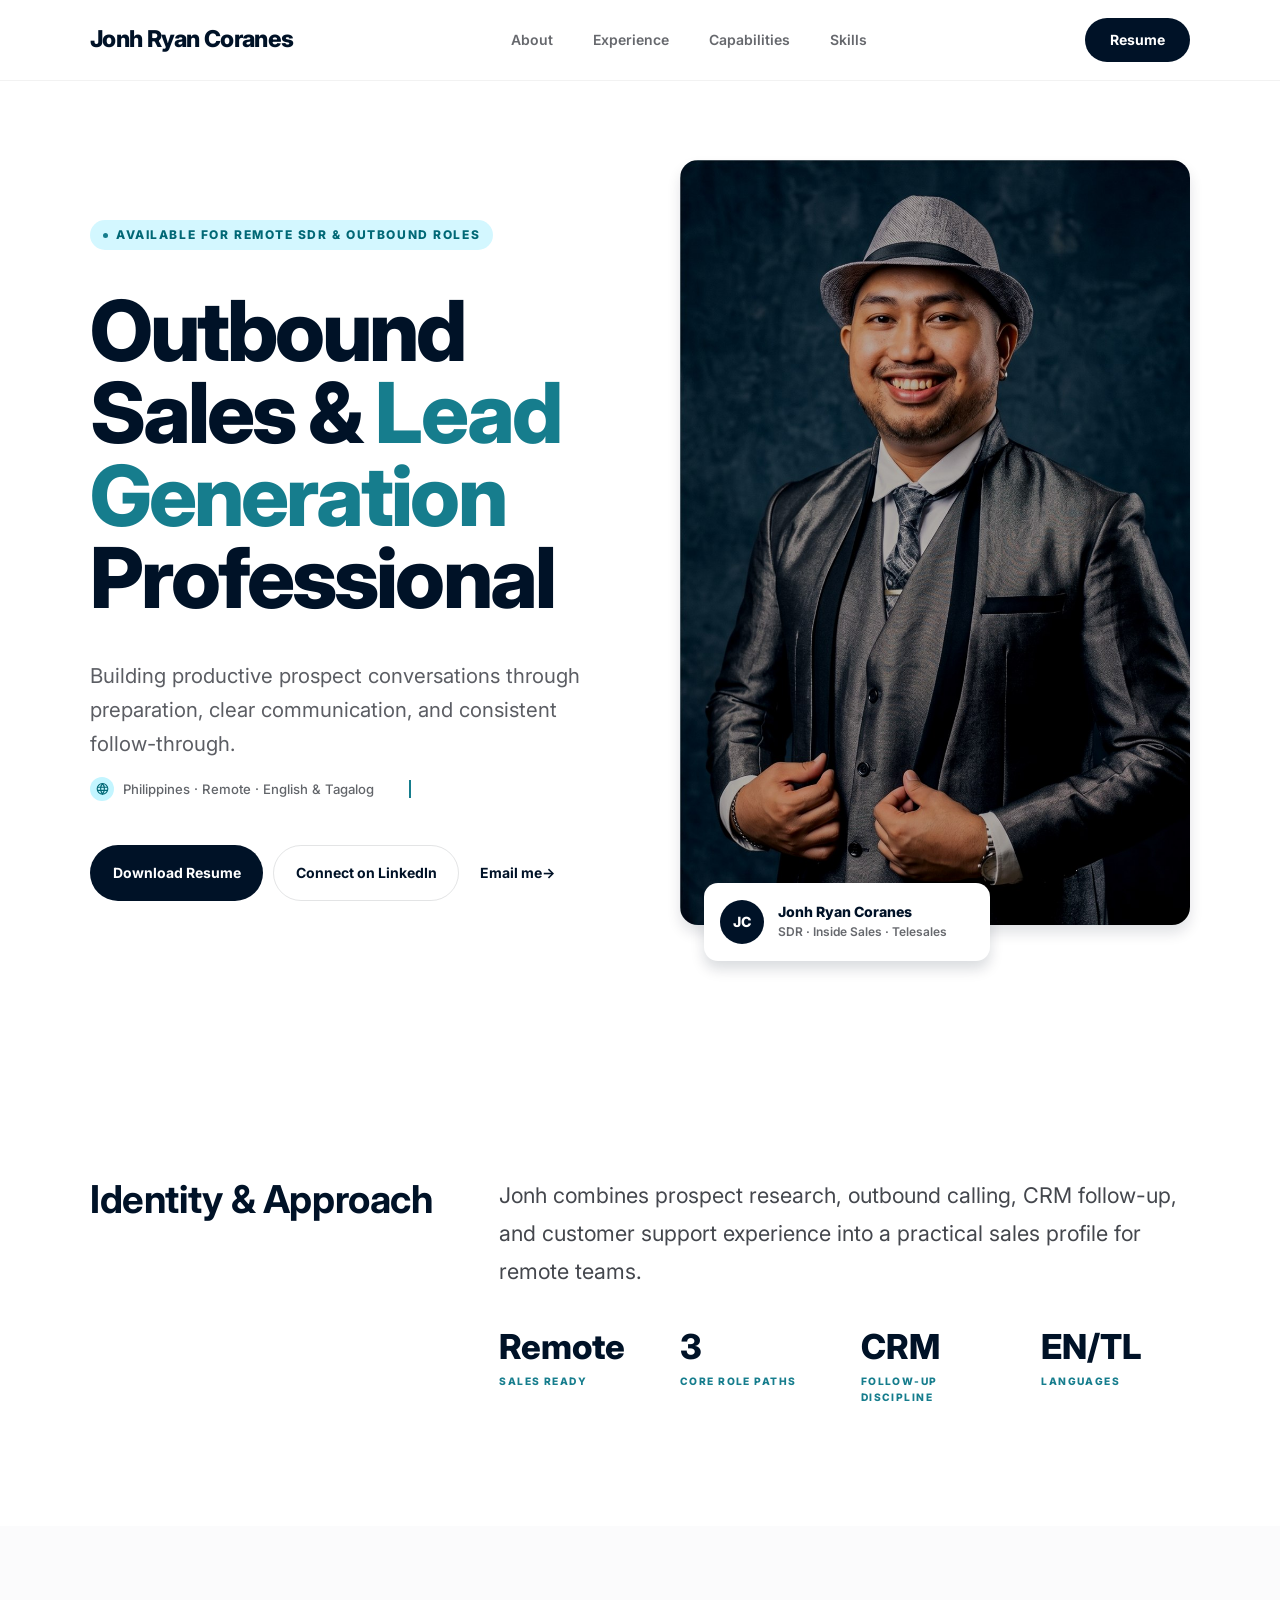
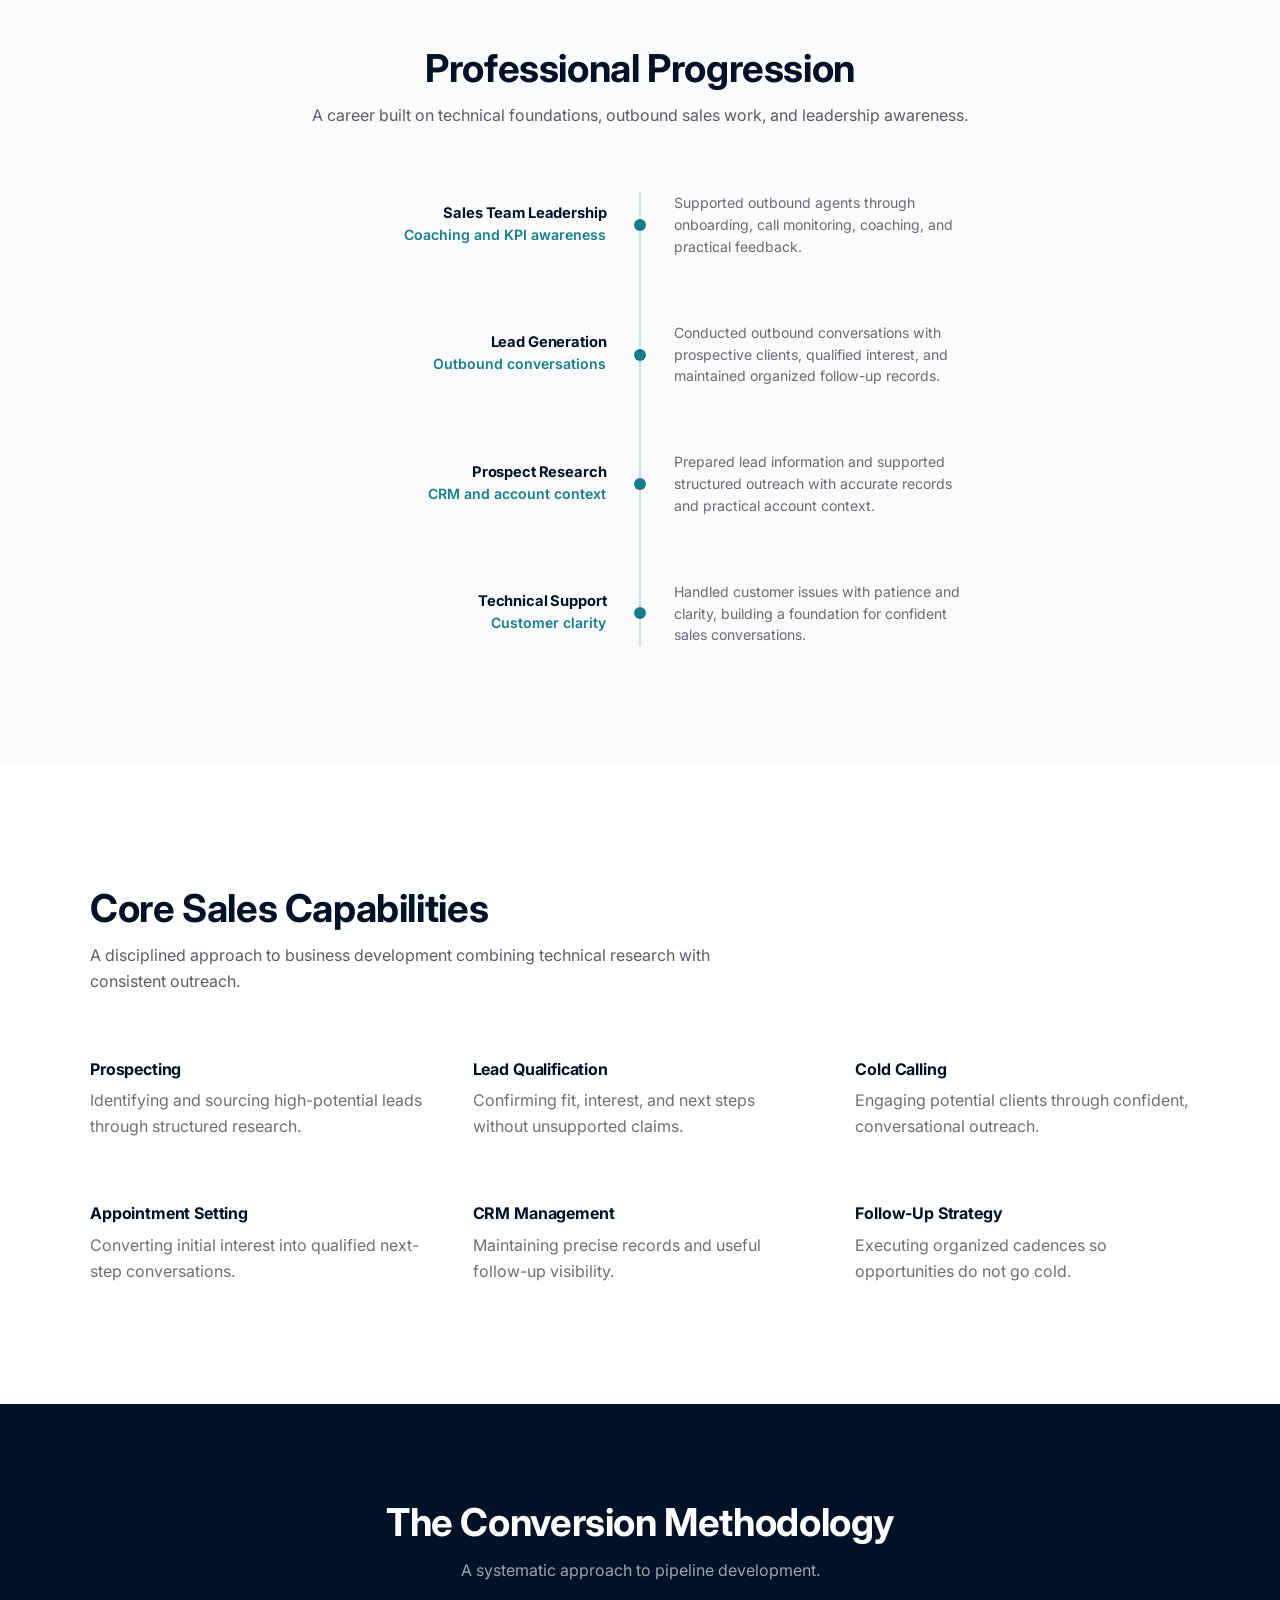
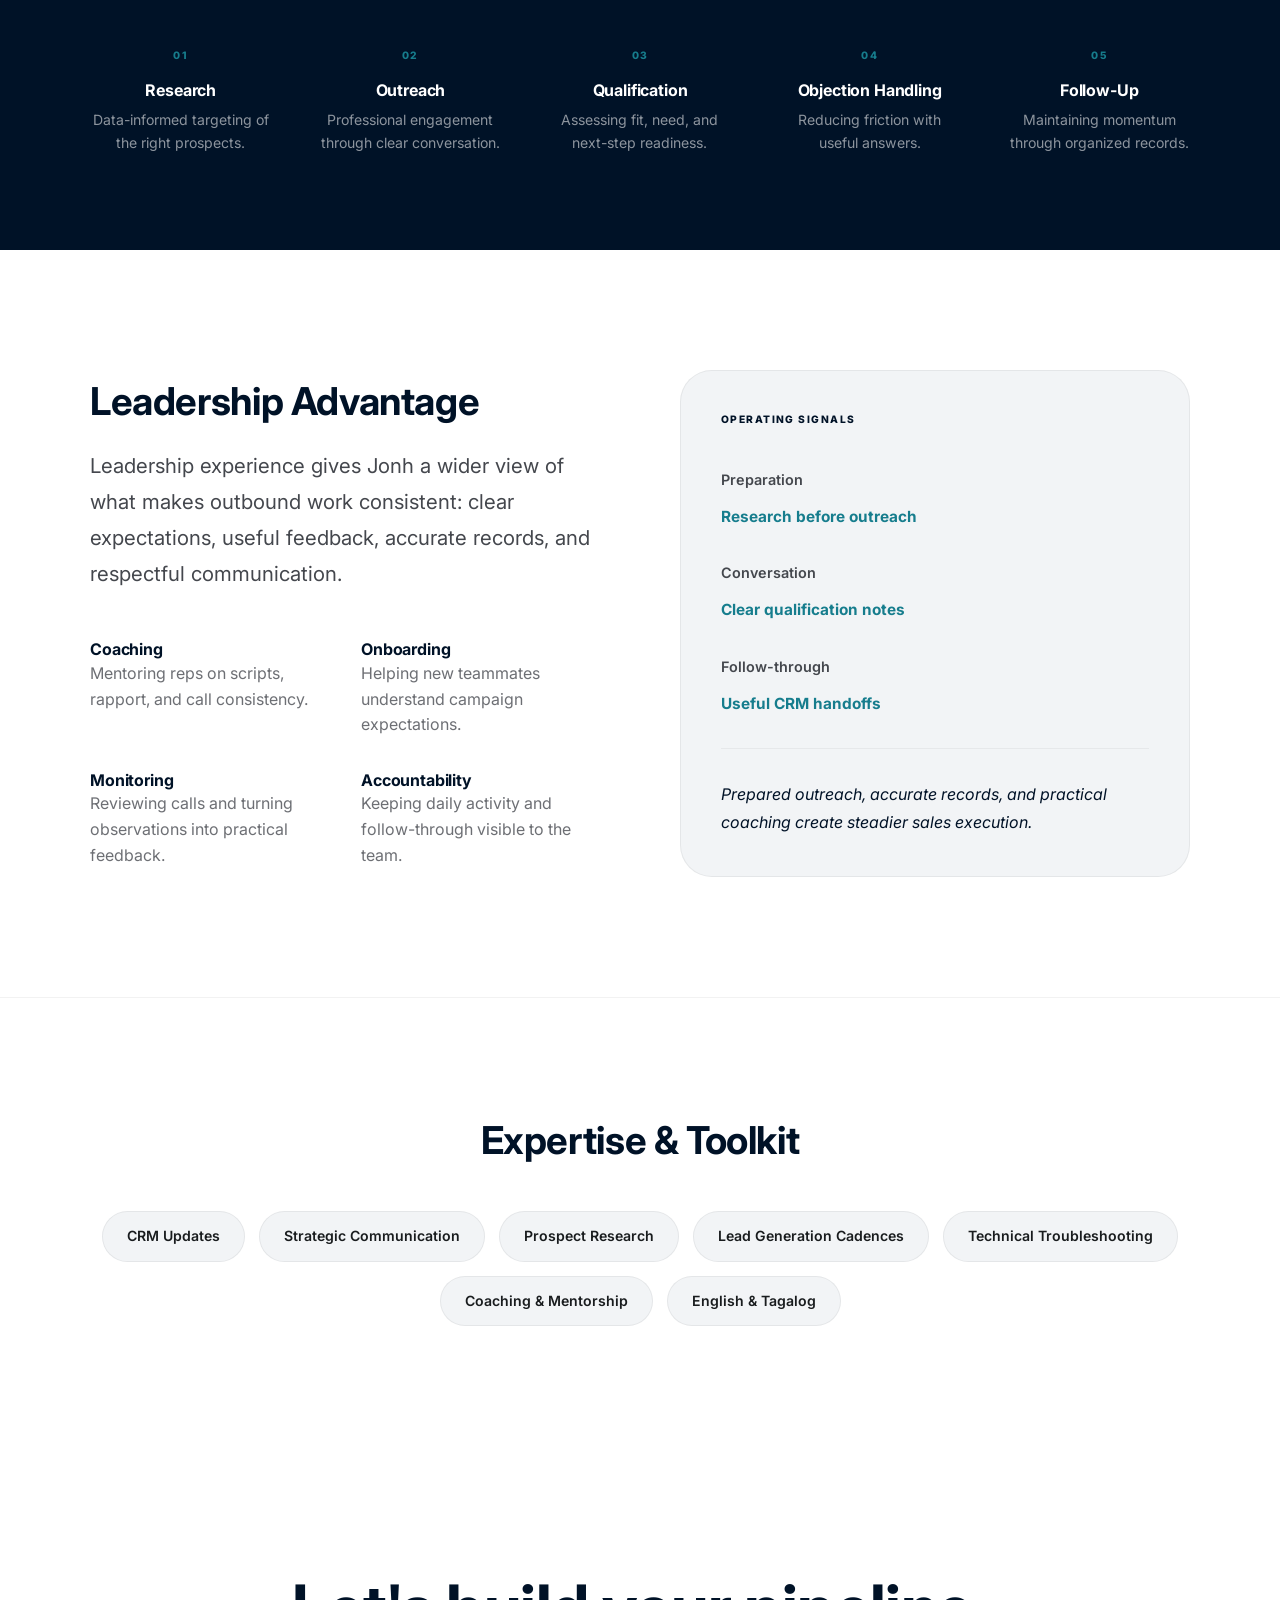
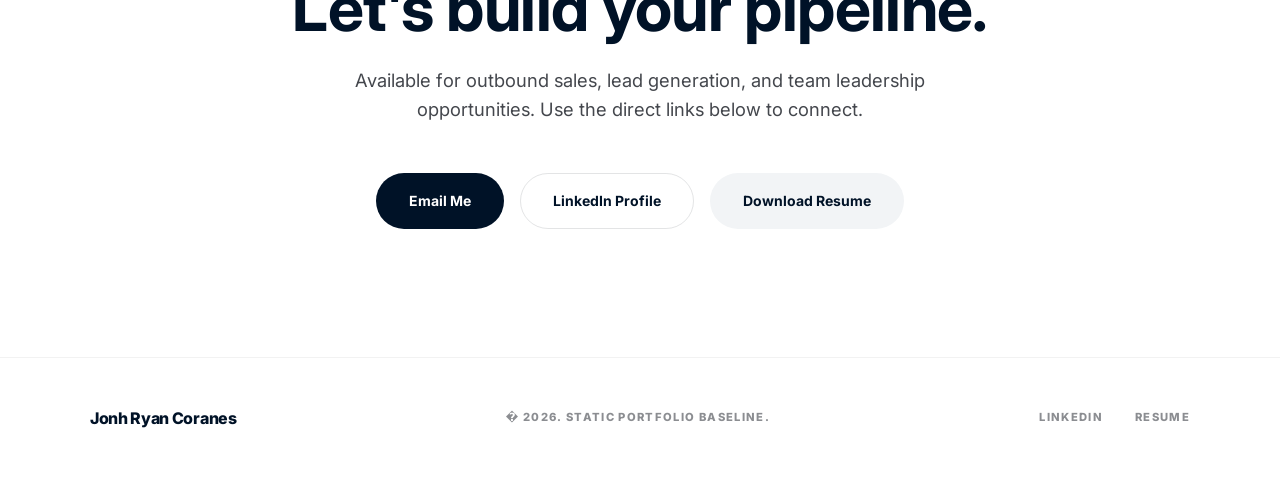
==== index.html @ 82d7fb97 "first commit" ====
<!doctype html>
<html lang="en" class="light">
<head>
  <meta charset="utf-8">
  <meta name="viewport" content="width=device-width, initial-scale=1">
  <title>Jonh Ryan Coranes | Outbound Sales &amp; Lead Generation Professional</title>
  <meta name="description" content="Jonh Ryan Coranes is an outbound sales and lead generation professional focused on prepared conversations, CRM discipline, and consistent follow-through.">
  <meta name="robots" content="index, follow">
  <link rel="canonical" href="https://jonh-ryan-coranes.vercel.app/">
  <meta property="og:type" content="website">
  <meta property="og:title" content="Jonh Ryan Coranes | Outbound Sales &amp; Lead Generation Professional">
  <meta property="og:description" content="Remote outbound sales, SDR, telesales, and lead generation portfolio.">
  <meta property="og:url" content="https://jonh-ryan-coranes.vercel.app/">
  <meta name="theme-color" content="#001227">
  <link rel="preconnect" href="https://fonts.googleapis.com">
  <link rel="preconnect" href="https://fonts.gstatic.com" crossorigin>
  <link href="https://fonts.googleapis.com/css2?family=Inter:wght@400;500;600;700;800&display=swap" rel="stylesheet">
  <link href="https://cdn.jsdelivr.net/npm/bootstrap@5.3.3/dist/css/bootstrap.min.css" rel="stylesheet" integrity="sha384-QWTKZyjpPEjISv5WaRU9Oer+R7W4AvGCPaHkDkKtQwKbH4I1GI3yZ+zmT9s3" crossorigin="anonymous">
  <link rel="stylesheet" href="assets/css/style.css">
  <script type="application/ld+json">
  {
    "@context": "https://schema.org",
    "@type": "Person",
    "name": "Jonh Ryan Coranes",
    "jobTitle": "Outbound Sales and Lead Generation Professional",
    "address": { "@type": "PostalAddress", "addressCountry": "PH" },
    "knowsLanguage": ["English", "Tagalog"],
    "knowsAbout": ["Outbound Sales", "Lead Generation", "Inside Sales", "Telesales", "CRM Management", "Technical Support"],
    "url": "https://jonh-ryan-coranes.vercel.app/"
  }
  </script>
</head>
<body>
  <a class="skip-link" href="#main-content">Skip to content</a>

  <nav class="top-nav" aria-label="Primary navigation">
    <div class="site-container nav-inner">
      <a class="brand-name" href="#main-content" aria-label="Jonh Ryan Coranes home">Jonh Ryan Coranes</a>
      <div class="nav-links" aria-label="Page sections">
        <a href="#about">About</a>
        <a href="#experience">Experience</a>
        <a href="#capabilities">Capabilities</a>
        <a href="#skills">Skills</a>
      </div>
      <a class="nav-resume" href="assets/resume/jonh-ryan-coranes-resume.pdf" download>Resume</a>
    </div>
  </nav>

  <main id="main-content">
    <section class="hero-section section-x" aria-labelledby="hero-title">
      <div class="site-container hero-grid">
        <div class="hero-copy-block" data-reveal>
          <p class="availability-pill">Available for remote SDR &amp; outbound roles</p>
          <h1 id="hero-title">Outbound Sales &amp; <span>Lead Generation</span> Professional</h1>
          <p class="hero-copy">Building productive prospect conversations through preparation, clear communication, and consistent follow-through.</p>
          <p class="hero-meta" aria-label="Philippines, remote, English and Tagalog">
            <span class="hero-meta-icon" aria-hidden="true">
              <svg viewBox="0 0 24 24" role="img" focusable="false">
                <path d="M12 21a8.6 8.6 0 0 0 6-2.4 8.4 8.4 0 0 0 2.5-6.1A8.5 8.5 0 0 0 12 4a8.5 8.5 0 0 0-8.5 8.5A8.5 8.5 0 0 0 12 21Z"/>
                <path d="M4.3 10h15.4M4.3 15h15.4M12 4c2 2.2 3 5 3 8.5S14 18.8 12 21c-2-2.2-3-5-3-8.5S10 6.2 12 4Z"/>
              </svg>
            </span>
            <span class="hero-meta-text">Philippines &middot; Remote &middot; English &amp; Tagalog</span>
          </p>
          <div class="hero-actions" aria-label="Primary actions">
            <a class="button button-primary" href="assets/resume/jonh-ryan-coranes-resume.pdf" download>Download Resume</a>
            <a class="button button-secondary" href="https://www.linkedin.com/" target="_blank" rel="noopener noreferrer">Connect on LinkedIn</a>
            <a class="button button-text" href="mailto:jonh.ryan.coranes@example.com">Email me <span aria-hidden="true">-&gt;</span></a>
          </div>
        </div>
        <figure class="portrait-frame" data-reveal>
          <div class="portrait-shell">
            <picture>
              <source srcset="assets/img/profile-960.jpg 960w, assets/img/profile.png 1370w" sizes="(min-width: 1024px) 510px, (min-width: 768px) 42vw, calc(100vw - 40px)">
              <img src="assets/img/profile-960.jpg" width="960" height="1440" alt="Professional portrait of Jonh Ryan Coranes" loading="eager" decoding="async">
            </picture>
          </div>
          <figcaption class="profile-id-tag" aria-label="Profile identification">
            <span class="profile-initials" aria-hidden="true">JC</span>
            <span class="profile-id-copy">
              <strong>Jonh Ryan Coranes</strong>
              <span>SDR &middot; Inside Sales &middot; Telesales</span>
            </span>
          </figcaption>
        </figure>
      </div>
    </section>

    <section class="section section-x" id="about" aria-labelledby="about-title">
      <div class="site-container about-grid">
        <div data-reveal>
          <h2 id="about-title">Identity &amp; Approach</h2>
        </div>
        <div class="about-content" data-reveal>
          <p>Jonh combines prospect research, outbound calling, CRM follow-up, and customer support experience into a practical sales profile for remote teams.</p>
          <div class="proof-grid" aria-label="Professional profile highlights">
            <div><strong>Remote</strong><span>Sales ready</span></div>
            <div><strong>3</strong><span>Core role paths</span></div>
            <div><strong>CRM</strong><span>Follow-up discipline</span></div>
            <div><strong>EN/TL</strong><span>Languages</span></div>
          </div>
        </div>
      </div>
    </section>

    <section class="section section-x muted-section" id="experience" aria-labelledby="experience-title">
      <div class="site-container">
        <div class="section-heading center" data-reveal>
          <h2 id="experience-title">Professional Progression</h2>
          <p>A career built on technical foundations, outbound sales work, and leadership awareness.</p>
        </div>
        <div class="timeline-wrap" data-reveal>
          <div class="timeline-line" aria-hidden="true"></div>
          <article class="timeline-item">
            <div class="timeline-role"><h3>Sales Team Leadership</h3><p>Coaching and KPI awareness</p></div>
            <span class="timeline-dot" aria-hidden="true"></span>
            <p>Supported outbound agents through onboarding, call monitoring, coaching, and practical feedback.</p>
          </article>
          <article class="timeline-item">
            <div class="timeline-role"><h3>Lead Generation</h3><p>Outbound conversations</p></div>
            <span class="timeline-dot" aria-hidden="true"></span>
            <p>Conducted outbound conversations with prospective clients, qualified interest, and maintained organized follow-up records.</p>
          </article>
          <article class="timeline-item">
            <div class="timeline-role"><h3>Prospect Research</h3><p>CRM and account context</p></div>
            <span class="timeline-dot" aria-hidden="true"></span>
            <p>Prepared lead information and supported structured outreach with accurate records and practical account context.</p>
          </article>
          <article class="timeline-item">
            <div class="timeline-role"><h3>Technical Support</h3><p>Customer clarity</p></div>
            <span class="timeline-dot" aria-hidden="true"></span>
            <p>Handled customer issues with patience and clarity, building a foundation for confident sales conversations.</p>
          </article>
        </div>
      </div>
    </section>

    <section class="section section-x" id="capabilities" aria-labelledby="capabilities-title">
      <div class="site-container">
        <div class="section-heading" data-reveal>
          <h2 id="capabilities-title">Core Sales Capabilities</h2>
          <p>A disciplined approach to business development combining technical research with consistent outreach.</p>
        </div>
        <div class="capability-grid" data-reveal>
          <div><h3>Prospecting</h3><p>Identifying and sourcing high-potential leads through structured research.</p></div>
          <div><h3>Lead Qualification</h3><p>Confirming fit, interest, and next steps without unsupported claims.</p></div>
          <div><h3>Cold Calling</h3><p>Engaging potential clients through confident, conversational outreach.</p></div>
          <div><h3>Appointment Setting</h3><p>Converting initial interest into qualified next-step conversations.</p></div>
          <div><h3>CRM Management</h3><p>Maintaining precise records and useful follow-up visibility.</p></div>
          <div><h3>Follow-Up Strategy</h3><p>Executing organized cadences so opportunities do not go cold.</p></div>
        </div>
      </div>
    </section>

    <section class="method-section section-x" id="approach" aria-labelledby="approach-title">
      <div class="site-container">
        <div class="section-heading center inverse" data-reveal>
          <h2 id="approach-title">The Conversion Methodology</h2>
          <p>A systematic approach to pipeline development.</p>
        </div>
        <div class="method-grid" data-reveal>
          <div><span>01</span><h3>Research</h3><p>Data-informed targeting of the right prospects.</p></div>
          <div><span>02</span><h3>Outreach</h3><p>Professional engagement through clear conversation.</p></div>
          <div><span>03</span><h3>Qualification</h3><p>Assessing fit, need, and next-step readiness.</p></div>
          <div><span>04</span><h3>Objection Handling</h3><p>Reducing friction with useful answers.</p></div>
          <div><span>05</span><h3>Follow-Up</h3><p>Maintaining momentum through organized records.</p></div>
        </div>
      </div>
    </section>

    <section class="section section-x surface-section" id="leadership" aria-labelledby="leadership-title">
      <div class="site-container leadership-grid">
        <div data-reveal>
          <h2 id="leadership-title">Leadership Advantage</h2>
          <p class="lead-text">Leadership experience gives Jonh a wider view of what makes outbound work consistent: clear expectations, useful feedback, accurate records, and respectful communication.</p>
          <div class="leadership-points">
            <div><h3>Coaching</h3><p>Mentoring reps on scripts, rapport, and call consistency.</p></div>
            <div><h3>Onboarding</h3><p>Helping new teammates understand campaign expectations.</p></div>
            <div><h3>Monitoring</h3><p>Reviewing calls and turning observations into practical feedback.</p></div>
            <div><h3>Accountability</h3><p>Keeping daily activity and follow-through visible to the team.</p></div>
          </div>
        </div>
        <aside class="signal-panel" data-reveal aria-label="Leadership operating signals">
          <p class="panel-label">Operating Signals</p>
          <div class="signal-list">
            <div><span>Preparation</span><strong>Research before outreach</strong></div>
            <div><span>Conversation</span><strong>Clear qualification notes</strong></div>
            <div><span>Follow-through</span><strong>Useful CRM handoffs</strong></div>
          </div>
          <blockquote>Prepared outreach, accurate records, and practical coaching create steadier sales execution.</blockquote>
        </aside>
      </div>
    </section>

    <section class="section section-x skills-section" id="skills" aria-labelledby="skills-title">
      <div class="site-container center">
        <h2 id="skills-title" data-reveal>Expertise &amp; Toolkit</h2>
        <div class="chip-list" data-reveal>
          <span>CRM Updates</span>
          <span>Strategic Communication</span>
          <span>Prospect Research</span>
          <span>Lead Generation Cadences</span>
          <span>Technical Troubleshooting</span>
          <span>Coaching &amp; Mentorship</span>
          <span>English &amp; Tagalog</span>
        </div>
      </div>
    </section>

    <section class="final-cta section-x" id="contact" aria-labelledby="contact-title">
      <div class="site-container center" data-reveal>
        <h2 id="contact-title">Let's build your pipeline.</h2>
        <p>Available for outbound sales, lead generation, and team leadership opportunities. Use the direct links below to connect.</p>
        <div class="contact-actions">
          <a class="button button-primary" href="mailto:jonh.ryan.coranes@example.com">Email Me</a>
          <a class="button button-secondary" href="https://www.linkedin.com/" target="_blank" rel="noopener noreferrer">LinkedIn Profile</a>
          <a class="button button-ghost" href="assets/resume/jonh-ryan-coranes-resume.pdf" download>Download Resume</a>
        </div>
      </div>
    </section>
  </main>

  <footer class="site-footer section-x">
    <div class="site-container footer-inner">
      <strong>Jonh Ryan Coranes</strong>
      <p>� 2026. Static portfolio baseline.</p>
      <div>
        <a href="https://www.linkedin.com/" target="_blank" rel="noopener noreferrer">LinkedIn</a>
        <a href="assets/resume/jonh-ryan-coranes-resume.pdf" download>Resume</a>
      </div>
    </div>
  </footer>

  <script src="https://cdn.jsdelivr.net/npm/bootstrap@5.3.3/dist/js/bootstrap.bundle.min.js" integrity="sha384-YvpcrYf0tY3lHB60NNkmXc5s9fDVZLESaAA55NDzOxhy9GkcIdslK1eN7N6jIeHz" crossorigin="anonymous"></script>
  <script src="assets/js/main.js"></script>
</body>
</html>
---- assets/css/style.css ----
:root {
  --primary: #001227;
  --primary-container: #0F2742;
  --secondary: #167D8D;
  --secondary-system: #006876;
  --secondary-container: #97EDFF;
  --background: #FFFFFF;
  --surface: #FFFFFF;
  --surface-dim: #F2F4F6;
  --surface-low: #F8F9FB;
  --on-surface: #191C1E;
  --on-surface-variant: #44474D;
  --outline: #74777E;
  --outline-variant: #C4C6CE;
  --focus: #B86B2C;
  --container-max: 1100px;
  --margin-desktop: 80px;
  --margin-mobile: 24px;
  --gutter: 32px;
  --section-gap: 120px;
  --stack-sm: 12px;
  --stack-md: 24px;
  --stack-lg: 40px;
  --shadow-soft: 0 4px 20px rgba(0, 0, 0, 0.03);
}

* {
  box-sizing: border-box;
}

html {
  scroll-behavior: smooth;
  scroll-padding-top: 96px;
}

body {
  margin: 0;
  background: var(--background);
  color: var(--on-background, var(--on-surface));
  font-family: Inter, "Segoe UI", system-ui, -apple-system, BlinkMacSystemFont, sans-serif;
  line-height: 1.6;
  text-rendering: optimizeLegibility;
}

img {
  display: block;
  max-width: 100%;
}

a {
  color: inherit;
  text-decoration: none;
}

a:hover {
  color: var(--primary);
}

a:focus-visible,
button:focus-visible {
  outline: 3px solid var(--focus);
  outline-offset: 4px;
}

p {
  margin: 0;
  color: color-mix(in srgb, var(--on-surface-variant) 88%, transparent);
}

h1,
h2,
h3,
h4 {
  margin: 0;
  color: var(--primary);
  letter-spacing: -0.01em;
  text-wrap: balance;
}

h1 {
  max-width: 11ch;
  font-size: clamp(3rem, 6.8vw, 5.25rem);
  font-weight: 800;
  line-height: 0.98;
  letter-spacing: -0.035em;
}

h2 {
  font-size: clamp(2rem, 3vw, 2.55rem);
  font-weight: 700;
  line-height: 1.18;
}

h3,
h4 {
  font-size: 1rem;
  font-weight: 700;
  line-height: 1.35;
}

.skip-link {
  position: fixed;
  left: 1rem;
  top: 1rem;
  z-index: 100;
  transform: translateY(-140%);
  border-radius: 4px;
  background: var(--primary);
  color: #fff;
  padding: 0.7rem 1rem;
  transition: transform 180ms cubic-bezier(0.16, 1, 0.3, 1);
}

.skip-link:focus {
  transform: translateY(0);
}

.section-x {
  padding-left: 0;
  padding-right: 0;
}

.site-container {
  width: 100%;
  max-width: calc(var(--container-max) + (var(--margin-desktop) * 2));
  margin-inline: auto;
  padding-left: var(--margin-mobile);
  padding-right: var(--margin-mobile);
}

.top-nav {
  position: fixed;
  inset: 0 0 auto;
  z-index: 50;
  border-bottom: 1px solid rgba(0, 0, 0, 0.05);
  background: rgba(255, 255, 255, 0.82);
  backdrop-filter: blur(14px);
}

.nav-inner {
  display: flex;
  align-items: center;
  justify-content: space-between;
  min-height: 80px;
  gap: 24px;
}

.brand-name {
  color: var(--primary);
  font-size: 1.45rem;
  font-weight: 800;
  letter-spacing: -0.03em;
  white-space: nowrap;
}

.nav-links {
  display: none;
  align-items: center;
  gap: 40px;
  color: color-mix(in srgb, var(--on-surface-variant) 82%, transparent);
  font-size: 0.875rem;
  font-weight: 600;
}

.nav-links a {
  transition: color 180ms cubic-bezier(0.16, 1, 0.3, 1);
}

.nav-links a[aria-current="page"],
.nav-links a:hover {
  color: var(--primary);
}

.nav-resume,
.button {
  display: inline-flex;
  align-items: center;
  justify-content: center;
  min-height: 44px;
  border-radius: 999px;
  border: 1px solid transparent;
  font-size: 0.875rem;
  font-weight: 700;
  line-height: 1;
  transition: background-color 180ms cubic-bezier(0.16, 1, 0.3, 1), color 180ms cubic-bezier(0.16, 1, 0.3, 1), opacity 180ms cubic-bezier(0.16, 1, 0.3, 1), transform 180ms cubic-bezier(0.16, 1, 0.3, 1);
}

.nav-resume {
  min-width: 98px;
  background: var(--primary);
  color: #fff;
  padding: 0 1.5rem;
}

.nav-resume:hover,
.button-primary:hover {
  color: #fff;
  opacity: 0.92;
}

.hero-section {
  padding-top: 160px;
  padding-bottom: 96px;
}

.hero-grid {
  display: grid;
  grid-template-columns: 1fr;
  align-items: center;
  gap: clamp(48px, 7vw, 80px);
}

.hero-copy-block {
  display: grid;
  min-width: 0;
  gap: var(--stack-lg);
}

.availability-pill {
  display: inline-flex;
  align-items: center;
  justify-self: start;
  gap: 8px;
  width: fit-content;
  border-radius: 999px;
  background: color-mix(in srgb, var(--secondary-container) 42%, #fff);
  color: var(--secondary-system);
  padding: 0.48rem 0.82rem;
  font-size: 0.75rem;
  font-weight: 800;
  letter-spacing: 0.13em;
  line-height: 1.2;
  text-transform: uppercase;
}

.availability-pill::before {
  content: "";
  width: 5px;
  height: 5px;
  border-radius: 999px;
  background: var(--secondary);
}

h1 span {
  color: var(--secondary);
}

.hero-copy {
  max-width: 38rem;
  font-size: clamp(1.1rem, 2vw, 1.28rem);
  line-height: 1.65;
}

.hero-meta {
  display: inline-flex;
  align-items: center;
  width: fit-content;
  max-width: 100%;
  margin-top: -24px;
  color: color-mix(in srgb, var(--on-surface-variant) 84%, transparent);
  font-size: 0.82rem;
  font-weight: 500;
  line-height: 1.4;
}

.hero-meta-icon {
  display: inline-flex;
  width: 24px;
  height: 24px;
  flex: 0 0 24px;
  align-items: center;
  justify-content: center;
  margin-right: 9px;
  border-radius: 999px;
  background: color-mix(in srgb, var(--secondary-container) 58%, #fff);
  color: var(--secondary-system);
}

.hero-meta-icon svg {
  width: 15px;
  height: 15px;
  fill: none;
  stroke: currentColor;
  stroke-linecap: round;
  stroke-linejoin: round;
  stroke-width: 1.8;
}

.hero-meta-text {
  display: inline-block;
  min-width: 0;
  max-width: 100%;
  white-space: nowrap;
}

.js .hero-meta-text {
  overflow: hidden;
  width: 0;
  border-right: 2px solid var(--secondary);
  animation: meta-type 1500ms steps(40, end) 420ms forwards, meta-caret 850ms step-end 420ms 3;
}

.hero-actions,
.contact-actions {
  display: flex;
  flex-wrap: wrap;
  gap: 16px;
  padding-top: 4px;
}

.hero-actions {
  align-items: center;
  gap: 10px;
}

.hero-actions .button {
  padding-inline: 1.35rem;
}

.hero-actions .button-text {
  padding-inline: 0.6rem;
}

.button {
  min-height: 56px;
  padding: 0 2rem;
}

.button-primary {
  background: var(--primary);
  color: #fff;
}

.button-secondary {
  border-color: color-mix(in srgb, var(--outline) 20%, transparent);
  background: transparent;
  color: var(--primary);
  gap: 8px;
}

.button-secondary:hover,
.button-ghost:hover {
  background: var(--surface-dim);
}

.button-ghost {
  background: var(--surface-dim);
  color: var(--primary);
}

.button-text {
  min-height: 44px;
  padding-inline: 1rem;
  color: var(--primary);
  background: transparent;
}

.button-text:hover {
  color: var(--secondary-system);
  transform: translateX(2px);
}

.portrait-frame {
  position: relative;
  width: min(100%, 510px);
  min-width: 0;
  margin: 0;
  padding-bottom: 36px;
  justify-self: center;
}

.portrait-shell {
  overflow: hidden;
  width: 100%;
  min-width: 0;
  aspect-ratio: 2 / 3;
  border-radius: 18px;
  background: var(--surface-dim);
  box-shadow: 0 8px 14px rgba(0, 18, 39, 0.12);
}

.portrait-shell picture,
.portrait-shell img {
  display: block;
  width: 100%;
  height: 100%;
}

.portrait-shell img {
  object-fit: cover;
  object-position: center top;
  transform: scale(1);
  transition: transform 650ms cubic-bezier(0.16, 1, 0.3, 1);
}

.portrait-shell:hover img {
  transform: scale(1.045);
}

.profile-id-tag {
  position: absolute;
  left: clamp(14px, 4vw, 24px);
  bottom: 0;
  z-index: 2;
  display: inline-flex;
  align-items: center;
  gap: 14px;
  width: min(84%, 286px);
  min-height: 78px;
  border-radius: 14px;
  background: #fff;
  color: var(--primary);
  padding: 14px 16px;
  box-shadow: 0 8px 14px rgba(0, 18, 39, 0.15);
}

.profile-initials {
  display: inline-flex;
  width: 44px;
  height: 44px;
  flex: 0 0 44px;
  align-items: center;
  justify-content: center;
  border-radius: 999px;
  background: var(--primary);
  color: #fff;
  font-size: 0.88rem;
  font-weight: 800;
  line-height: 1;
}

.profile-id-copy {
  display: grid;
  min-width: 0;
  gap: 4px;
  line-height: 1.2;
}

.profile-id-copy strong {
  overflow: hidden;
  color: var(--primary);
  font-size: 0.88rem;
  font-weight: 800;
  text-overflow: ellipsis;
  white-space: nowrap;
}

.profile-id-copy span {
  overflow: hidden;
  color: color-mix(in srgb, var(--on-surface-variant) 82%, transparent);
  font-size: 0.75rem;
  font-weight: 600;
  text-overflow: ellipsis;
  white-space: nowrap;
}

.section {
  padding-top: var(--section-gap);
  padding-bottom: var(--section-gap);
}

.about-grid {
  display: grid;
  grid-template-columns: 1fr;
  gap: clamp(40px, 7vw, 64px);
}

.about-content {
  display: grid;
  gap: 32px;
}

.about-content > p {
  color: var(--on-surface-variant);
  font-size: clamp(1.15rem, 2vw, 1.35rem);
  line-height: 1.75;
}

.proof-grid {
  display: grid;
  grid-template-columns: repeat(2, minmax(0, 1fr));
  gap: 32px;
  padding-top: 8px;
}

.proof-grid strong {
  display: block;
  color: var(--primary);
  font-size: clamp(1.8rem, 3vw, 2.15rem);
  font-weight: 800;
  line-height: 1;
}

.proof-grid span {
  display: block;
  margin-top: 8px;
  color: var(--secondary);
  font-size: 0.64rem;
  font-weight: 800;
  letter-spacing: 0.14em;
  text-transform: uppercase;
}

.muted-section {
  background: color-mix(in srgb, var(--surface-dim) 35%, transparent);
}

.section-heading {
  max-width: 42rem;
  margin-bottom: 64px;
}

.section-heading.center,
.center {
  margin-inline: auto;
  text-align: center;
}

.section-heading h2 {
  margin-bottom: 12px;
}

.section-heading p {
  font-size: 1rem;
}

.timeline-wrap {
  position: relative;
  display: grid;
  gap: 64px;
  width: min(100%, 42rem);
  margin-inline: auto;
}

.timeline-line {
  position: absolute;
  left: 50%;
  top: 0;
  bottom: 0;
  width: 2px;
  transform: translateX(-50%);
  background: color-mix(in srgb, var(--secondary) 20%, transparent);
}

.timeline-item {
  position: relative;
  display: grid;
  grid-template-columns: 45% 10% 45%;
  align-items: center;
}

.timeline-role {
  text-align: right;
}

.timeline-role h3 {
  color: var(--primary);
  font-size: 0.92rem;
}

.timeline-role p {
  color: var(--secondary);
  font-size: 0.88rem;
  font-weight: 600;
}

.timeline-dot {
  justify-self: center;
  width: 12px;
  height: 12px;
  border-radius: 999px;
  background: var(--secondary);
  z-index: 2;
}

.timeline-item > p {
  color: color-mix(in srgb, var(--on-surface-variant) 80%, transparent);
  font-size: 0.88rem;
  line-height: 1.55;
}

.capability-grid {
  display: grid;
  grid-template-columns: 1fr;
  column-gap: 48px;
  row-gap: 64px;
}

.capability-grid div {
  display: grid;
  gap: 8px;
}

.capability-grid h3,
.leadership-points h3 {
  color: var(--primary);
  font-size: 1rem;
}

.capability-grid p,
.leadership-points p {
  color: color-mix(in srgb, var(--on-surface-variant) 78%, transparent);
}

.method-section {
  padding-top: 96px;
  padding-bottom: 96px;
  background: var(--primary);
  color: #fff;
}

.inverse h2 {
  color: #fff;
}

.inverse p {
  color: rgba(255, 255, 255, 0.62);
}

.method-grid {
  display: grid;
  grid-template-columns: 1fr;
  gap: 48px;
  text-align: center;
}

.method-grid span {
  display: block;
  margin-bottom: 16px;
  color: var(--secondary);
  font-size: 0.64rem;
  font-weight: 800;
  letter-spacing: 0.14em;
}

.method-grid h3 {
  margin-bottom: 8px;
  color: #fff;
}

.method-grid p {
  max-width: 13rem;
  margin-inline: auto;
  color: rgba(255, 255, 255, 0.55);
  font-size: 0.88rem;
}

.surface-section {
  background: var(--surface);
}

.leadership-grid {
  display: grid;
  grid-template-columns: 1fr;
  gap: clamp(48px, 7vw, 80px);
  align-items: center;
}

.lead-text {
  max-width: 38rem;
  margin-top: 24px;
  margin-bottom: 48px;
  color: var(--on-surface-variant);
  font-size: clamp(1.12rem, 2vw, 1.28rem);
  line-height: 1.75;
}

.leadership-points {
  display: grid;
  grid-template-columns: 1fr;
  gap: 32px;
}

.signal-panel {
  border: 1px solid rgba(0, 0, 0, 0.06);
  border-radius: 32px;
  background: var(--surface-dim);
  padding: clamp(28px, 4vw, 40px);
}

.panel-label {
  margin-bottom: 40px;
  color: var(--primary);
  font-size: 0.64rem;
  font-weight: 800;
  letter-spacing: 0.14em;
  text-transform: uppercase;
}

.signal-list {
  display: grid;
  gap: 32px;
}

.signal-list div {
  display: grid;
  gap: 14px;
}

.signal-list span {
  color: var(--on-surface-variant);
  font-size: 0.9rem;
  font-weight: 600;
}

.signal-list strong {
  color: var(--secondary);
  font-size: 0.96rem;
}

.signal-panel blockquote {
  margin: 32px 0 0;
  padding-top: 32px;
  border-top: 1px solid rgba(0, 0, 0, 0.05);
  color: var(--primary);
  font-size: 1rem;
  font-style: italic;
  line-height: 1.7;
}

.skills-section {
  border-top: 1px solid rgba(0, 0, 0, 0.05);
}

.skills-section h2 {
  margin-bottom: 48px;
}

.chip-list {
  display: flex;
  flex-wrap: wrap;
  justify-content: center;
  gap: 14px;
}

.chip-list span {
  border: 1px solid rgba(0, 0, 0, 0.06);
  border-radius: 999px;
  background: var(--surface-dim);
  color: var(--on-surface);
  padding: 0.82rem 1.5rem;
  font-size: 0.88rem;
  font-weight: 600;
}

.final-cta {
  padding-top: 128px;
  padding-bottom: 128px;
  background: var(--surface);
}

.final-cta h2 {
  margin-bottom: 24px;
  font-size: clamp(2.4rem, 5vw, 4.3rem);
  line-height: 1.05;
}

.final-cta p {
  width: min(100%, 36rem);
  margin: 0 auto 48px;
  color: var(--on-surface-variant);
  font-size: 1.15rem;
}

.contact-actions {
  justify-content: center;
  padding-top: 0;
}

.site-footer {
  padding-top: 48px;
  padding-bottom: 48px;
  border-top: 1px solid rgba(0, 0, 0, 0.05);
}

.footer-inner {
  display: flex;
  flex-direction: column;
  align-items: center;
  justify-content: space-between;
  gap: 24px;
  text-align: center;
}

.footer-inner strong {
  color: var(--primary);
  font-weight: 800;
  letter-spacing: -0.02em;
}

.footer-inner p,
.footer-inner a {
  color: color-mix(in srgb, var(--on-surface-variant) 62%, transparent);
  font-size: 0.7rem;
  font-weight: 800;
  letter-spacing: 0.12em;
  text-transform: uppercase;
}

.footer-inner div {
  display: flex;
  gap: 32px;
}

[data-reveal] {
  opacity: 1;
  transform: translateY(0);
}

.js [data-reveal] {
  opacity: 0.001;
  transform: translateY(16px);
  transition: opacity 520ms cubic-bezier(0.16, 1, 0.3, 1), transform 520ms cubic-bezier(0.16, 1, 0.3, 1);
}

.js [data-reveal].is-visible {
  opacity: 1;
  transform: translateY(0);
}

@keyframes meta-type {
  from {
    width: 0;
  }

  to {
    width: min(36ch, calc(100vw - 96px));
  }
}

@keyframes meta-caret {
  50% {
    border-color: transparent;
  }
}
@media (min-width: 640px) {
  .proof-grid {
    grid-template-columns: repeat(4, 1fr);
  }

  .capability-grid {
    grid-template-columns: repeat(2, minmax(0, 1fr));
  }

  .leadership-points {
    grid-template-columns: repeat(2, minmax(0, 1fr));
  }
}

@media (min-width: 768px) {
  .site-container {
    padding-left: var(--margin-desktop);
    padding-right: var(--margin-desktop);
  }

  .nav-links {
    display: flex;
  }

  .hero-grid {
    grid-template-columns: minmax(0, 1fr) minmax(320px, 1fr);
  }

  .about-grid {
    grid-template-columns: 4fr 8fr;
  }

  .capability-grid {
    grid-template-columns: repeat(3, minmax(0, 1fr));
  }

  .method-grid {
    grid-template-columns: repeat(5, minmax(0, 1fr));
  }

  .footer-inner {
    flex-direction: row;
    text-align: left;
  }
}

@media (min-width: 1024px) {
  .leadership-grid {
    grid-template-columns: 1fr 1fr;
  }
}

@media (max-width: 767.98px) {
  .brand-name {
    font-size: 1.05rem;
  }

  .nav-resume {
    min-width: auto;
    padding-inline: 1rem;
  }

  .timeline-wrap {
    width: 100%;
    gap: 40px;
  }

  .timeline-line {
    left: 6px;
    transform: none;
  }

  .timeline-item {
    grid-template-columns: 20px 1fr;
    gap: 18px;
  }

  .timeline-role {
    grid-column: 2;
    text-align: left;
  }

  .timeline-dot {
    grid-column: 1;
    grid-row: 1 / span 2;
    align-self: start;
    margin-top: 6px;
  }

  .timeline-item > p {
    grid-column: 2;
  }
}

@media (max-width: 575.98px) {
  :root {
    --margin-mobile: 20px;
    --section-gap: 86px;
  }

  html {
    scroll-padding-top: 84px;
  }

  .nav-inner {
    min-height: 72px;
  }

  .hero-section {
    padding-top: 124px;
    padding-bottom: 72px;
  }

  h1 {
    max-width: 100%;
    font-size: clamp(2rem, 10.5vw, 2.55rem);
    line-height: 1.08;
    overflow-wrap: anywhere;
  }

  .hero-actions,
  .contact-actions {
    flex-direction: column;
    align-items: stretch;
  }

  .button {
    width: 100%;
  }

  .portrait-shell {
    border-radius: 16px;
  }

  .profile-id-tag {
    left: 50%;
    width: min(92%, 286px);
    transform: translateX(-50%);
  }

  .signal-panel {
    border-radius: 20px;
  }

  .proof-grid {
    gap: 24px;
  }

  .method-section {
    padding-top: 76px;
    padding-bottom: 76px;
  }

  .final-cta {
    padding-top: 88px;
    padding-bottom: 88px;
  }
}

@media (prefers-reduced-motion: reduce) {
  *,
  *::before,
  *::after {
    animation-duration: 0.01ms !important;
    animation-iteration-count: 1 !important;
    scroll-behavior: auto !important;
    transition-duration: 0.01ms !important;
  }

  .js [data-reveal] {
    opacity: 1;
    transform: none;
  }

  .js .hero-meta-text {
    width: auto;
    border-right: 0;
    animation: none;
  }

  .portrait-shell,
  .portrait-shell img,
  .button {
    transition: none;
  }

  .portrait-shell:hover img {
    transform: none;
  }
}
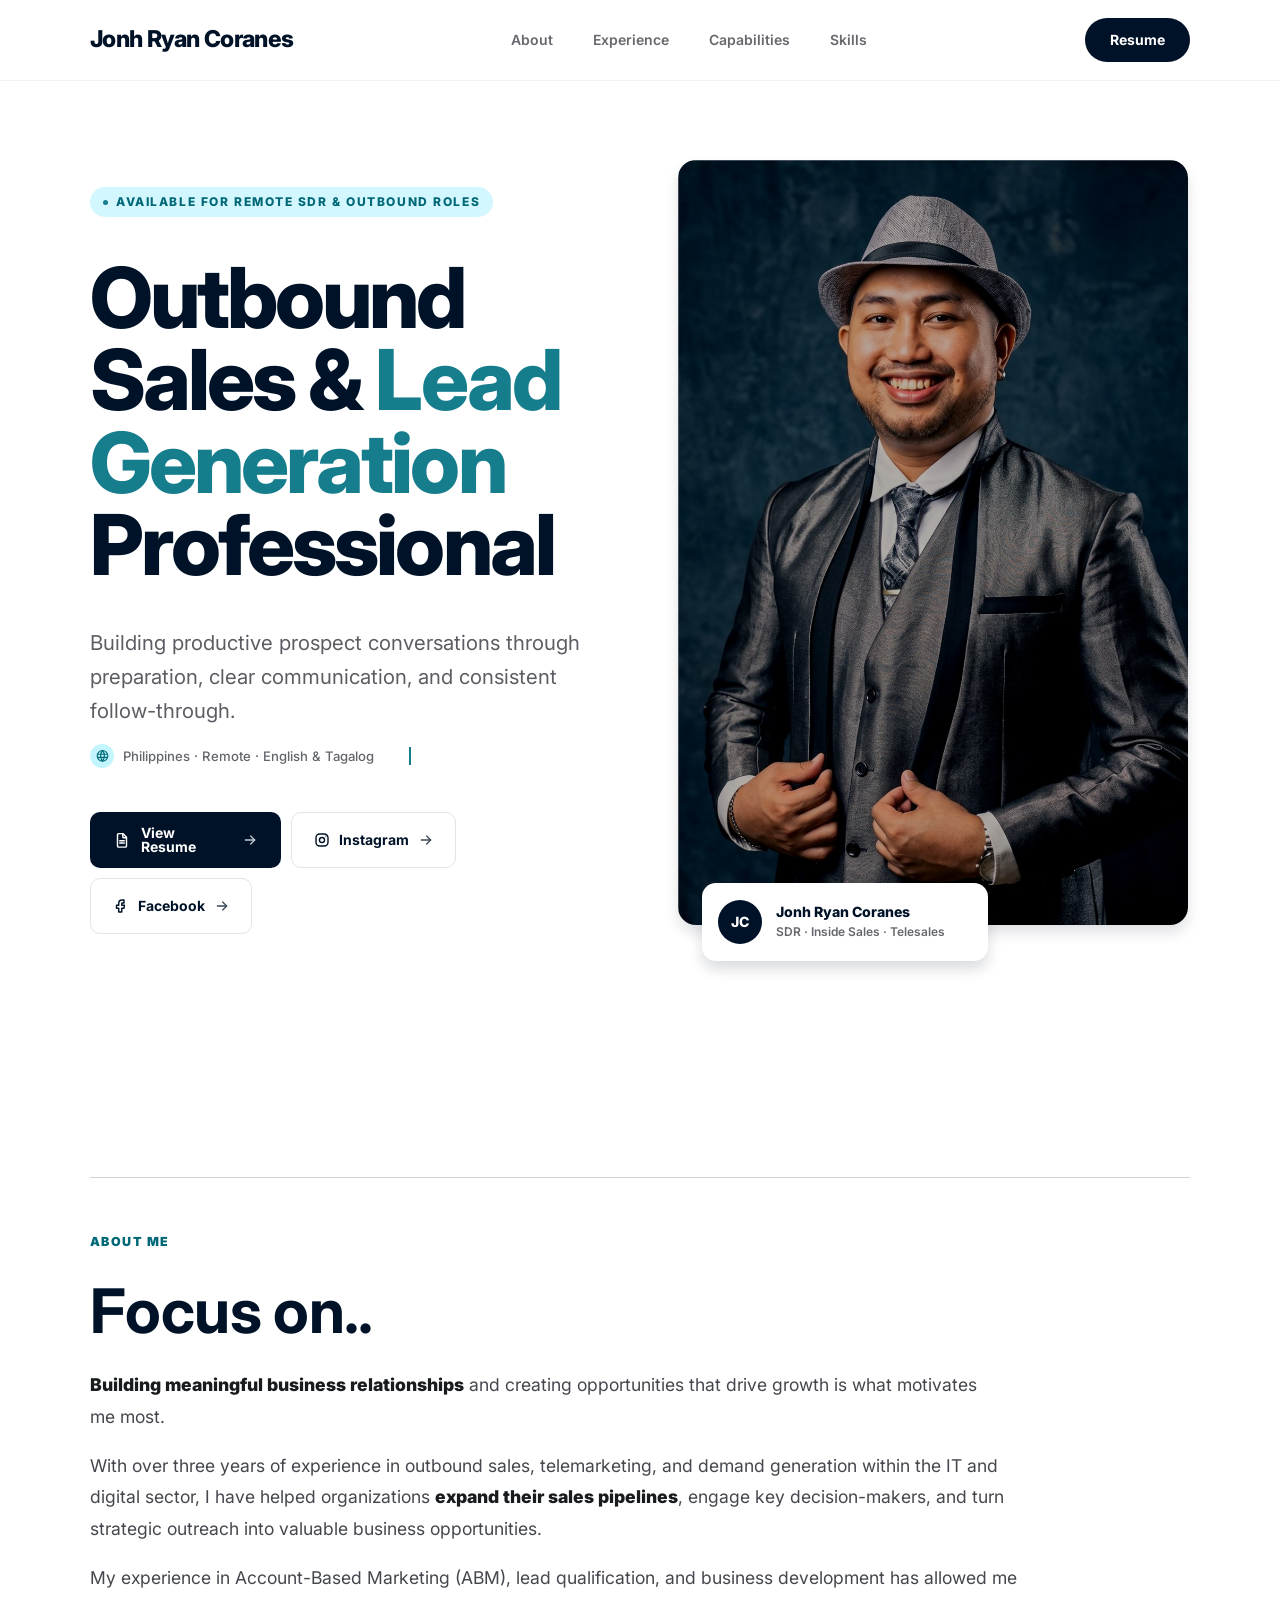
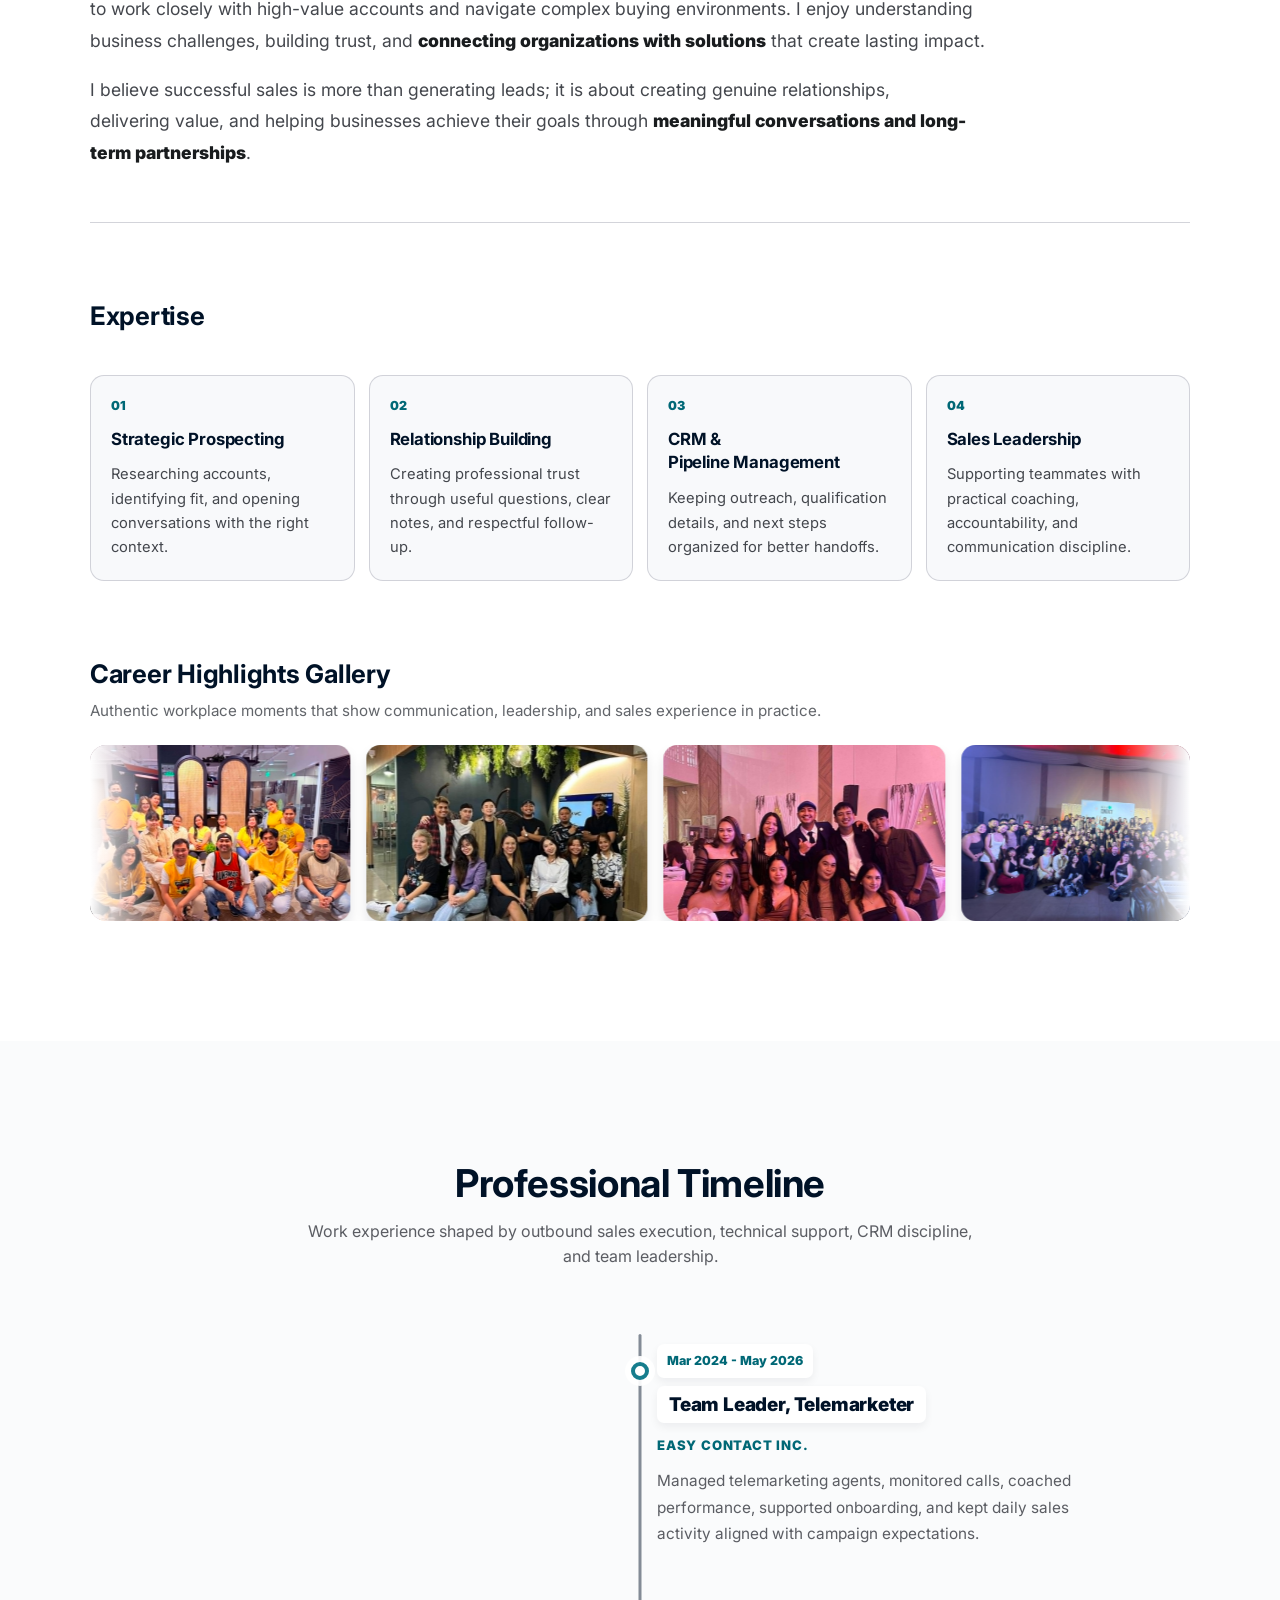
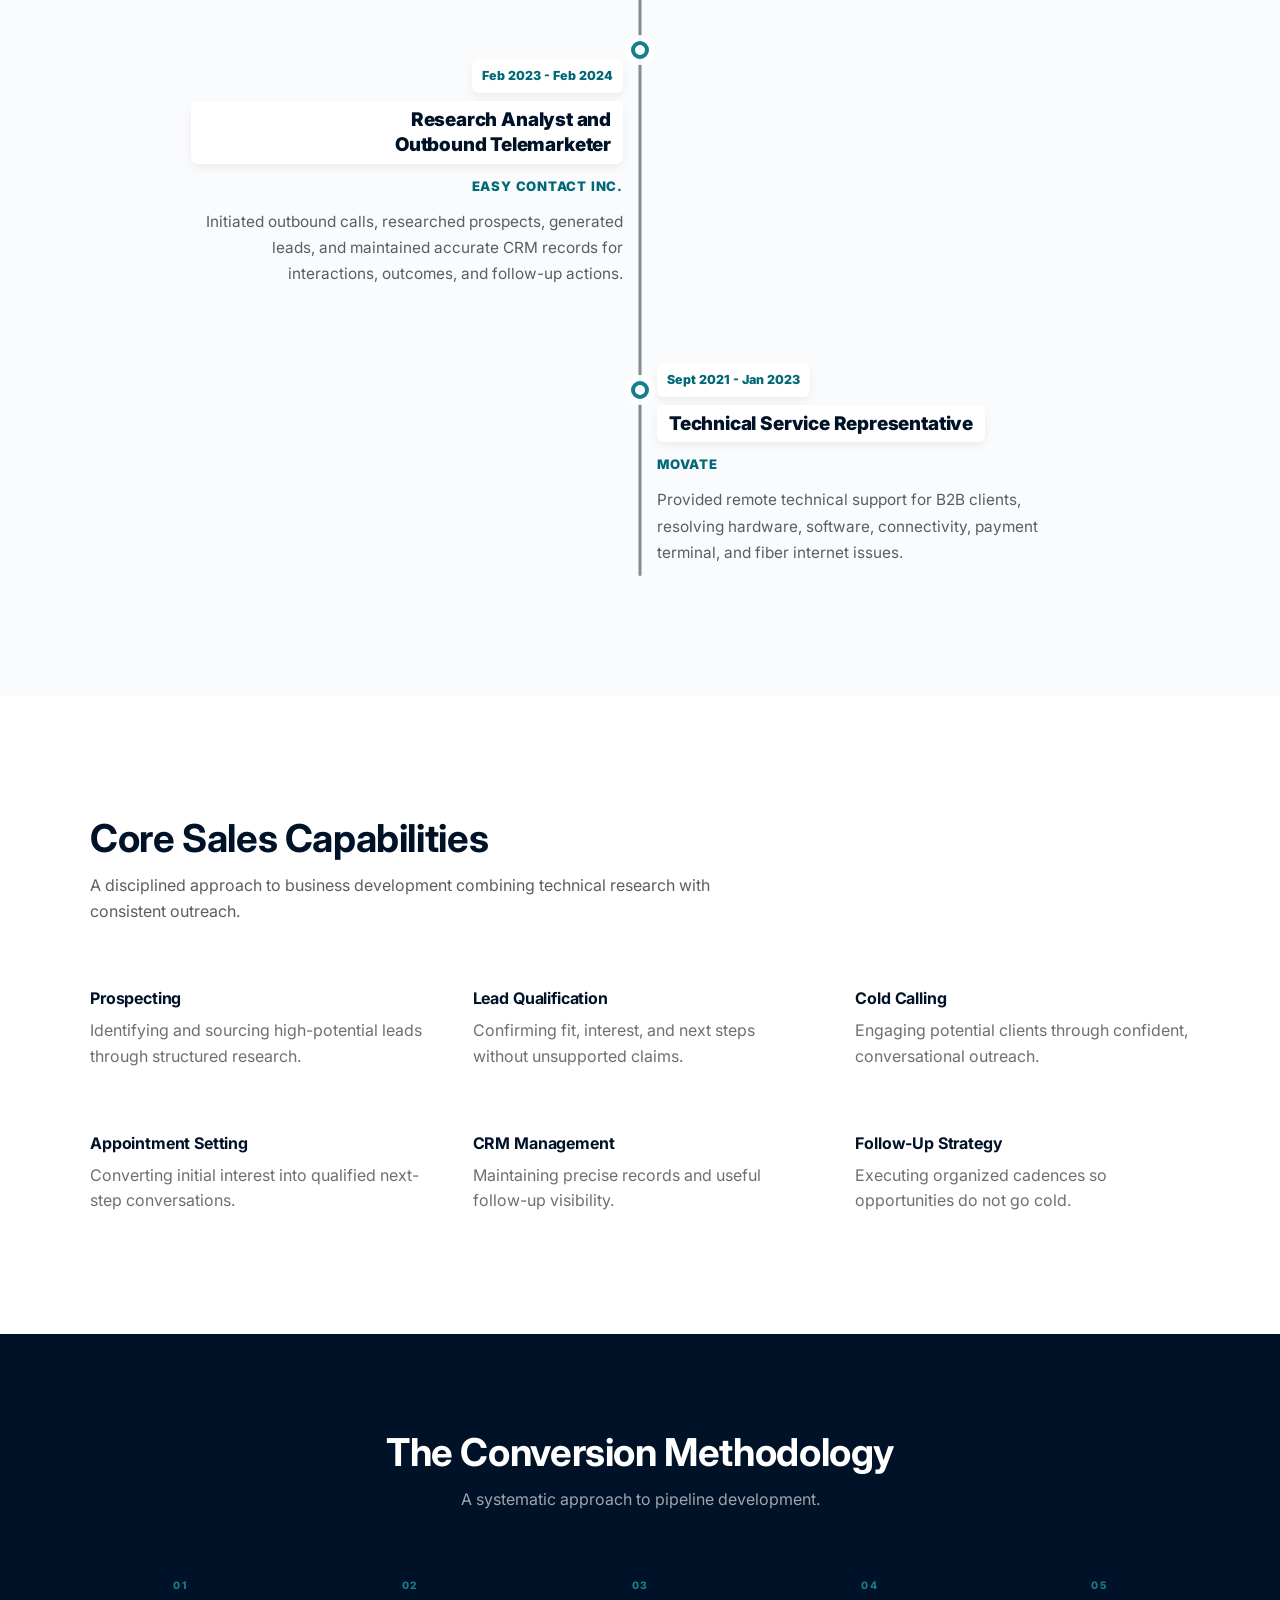
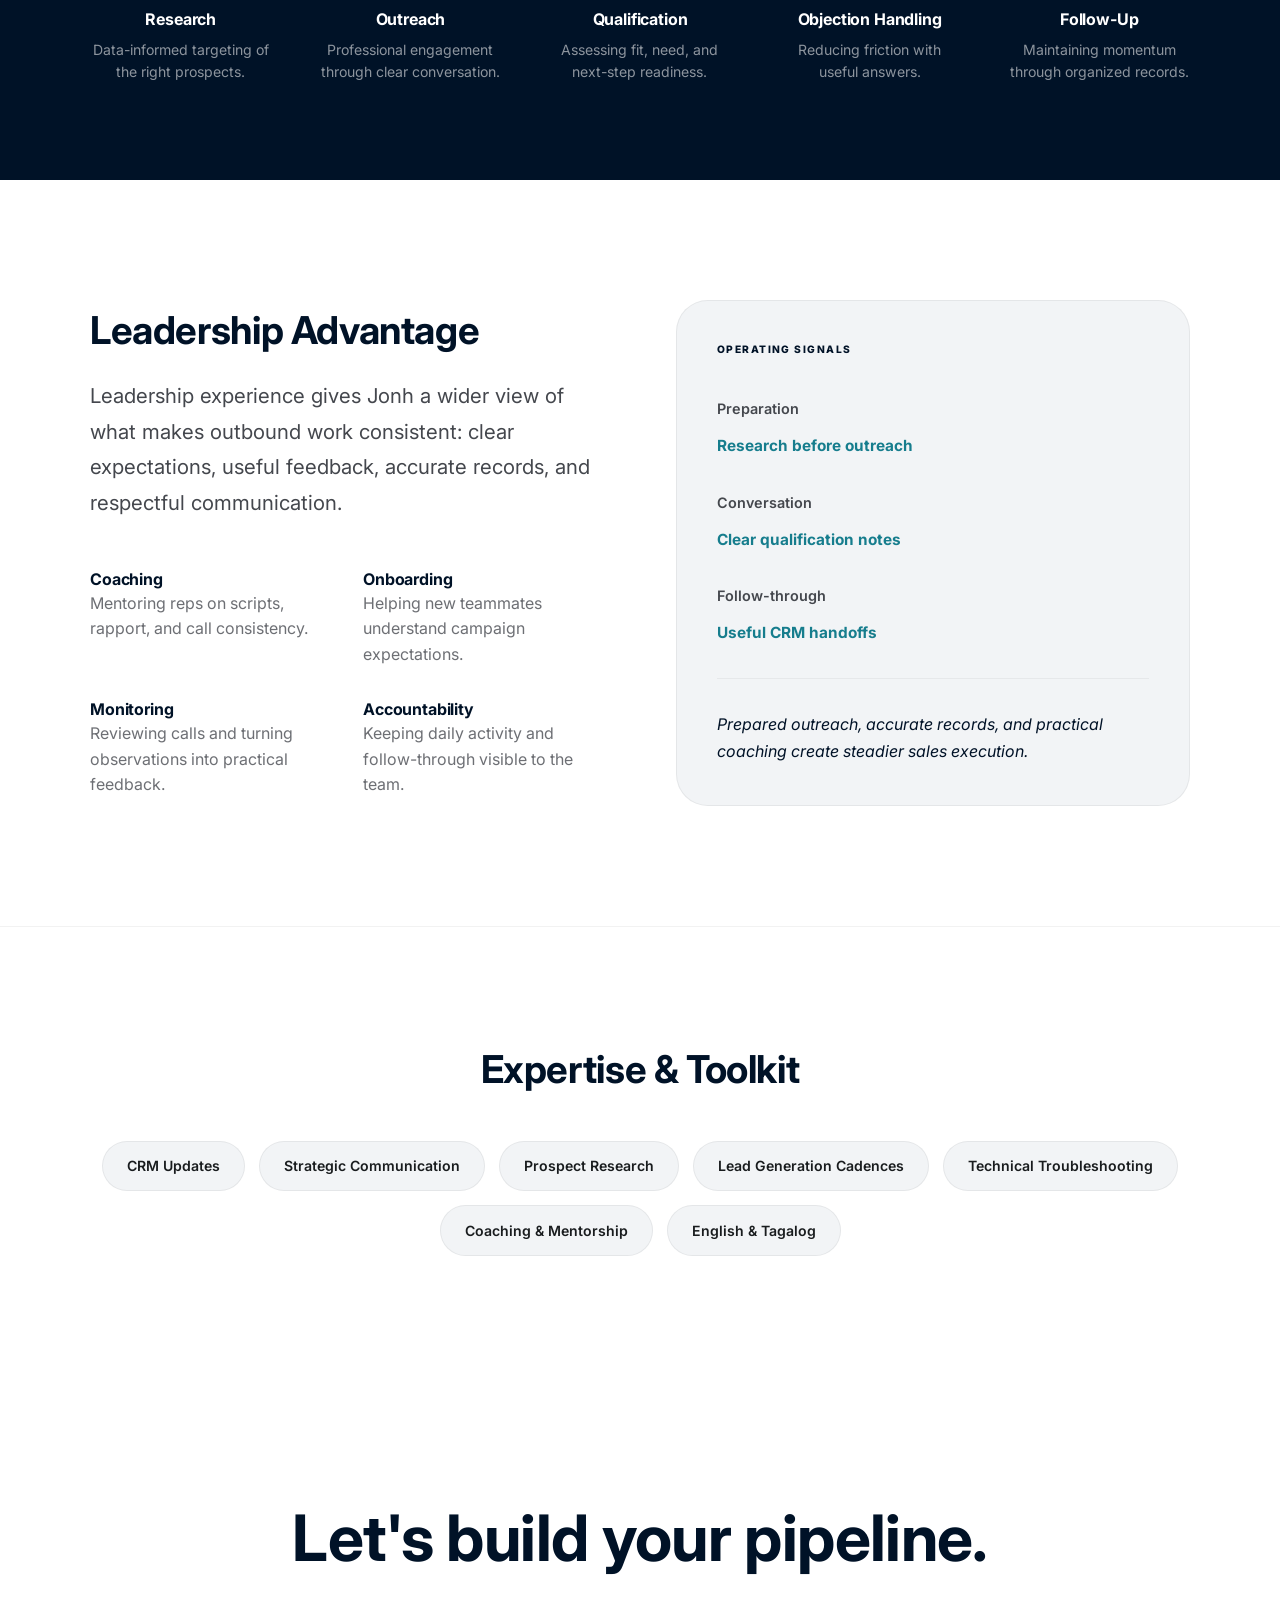
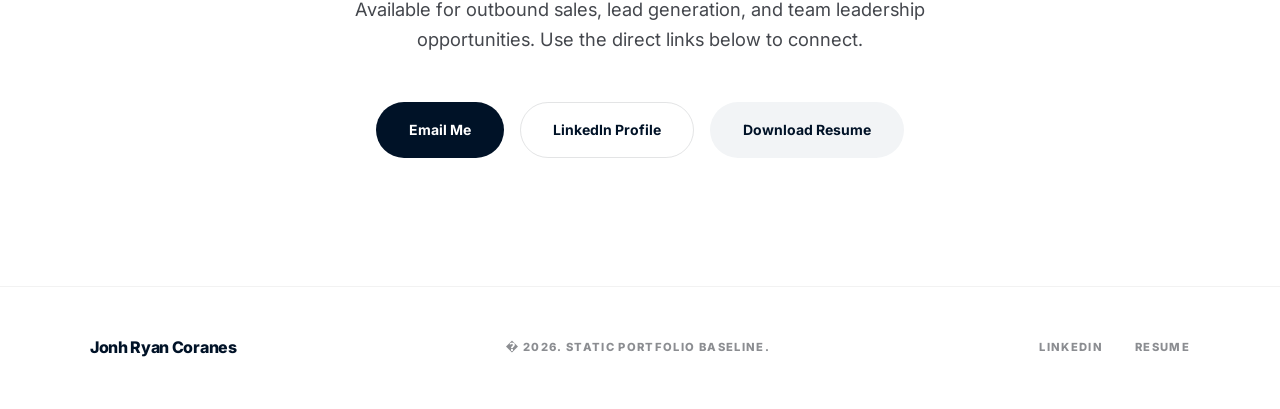
==== commit f9bcdb36: "Second push" ====
--- a/index.html
+++ b/index.html
@@ -63,9 +63,21 @@
             <span class="hero-meta-text">Philippines &middot; Remote &middot; English &amp; Tagalog</span>
           </p>
           <div class="hero-actions" aria-label="Primary actions">
-            <a class="button button-primary" href="assets/resume/jonh-ryan-coranes-resume.pdf" download>Download Resume</a>
-            <a class="button button-secondary" href="https://www.linkedin.com/" target="_blank" rel="noopener noreferrer">Connect on LinkedIn</a>
-            <a class="button button-text" href="mailto:jonh.ryan.coranes@example.com">Email me <span aria-hidden="true">-&gt;</span></a>
+            <a class="button button-primary hero-social-button" href="assets/resume/jonh-ryan-coranes-resume.pdf" target="_blank" rel="noopener noreferrer" aria-label="View resume in a new tab">
+              <svg class="button-icon" viewBox="0 0 24 24" aria-hidden="true" focusable="false"><path d="M7 3.5h6.2L18 8.3V20a1.5 1.5 0 0 1-1.5 1.5h-9A1.5 1.5 0 0 1 6 20V5a1.5 1.5 0 0 1 1.5-1.5Z"/><path d="M13 3.8V8a1 1 0 0 0 1 1h4"/><path d="M9 13h6M9 16h6"/></svg>
+              <span>View Resume</span>
+              <svg class="button-arrow" viewBox="0 0 24 24" aria-hidden="true" focusable="false"><path d="M5 12h14"/><path d="m13 6 6 6-6 6"/></svg>
+            </a>
+            <a class="button button-secondary hero-social-button" href="https://www.instagram.com/jonhryawesome/" target="_blank" rel="noopener noreferrer" aria-label="Open Instagram profile in a new tab">
+              <svg class="button-icon" viewBox="0 0 24 24" aria-hidden="true" focusable="false"><rect x="4" y="4" width="16" height="16" rx="5"/><circle cx="12" cy="12" r="3.4"/><path d="M17.2 6.8h.01"/></svg>
+              <span>Instagram</span>
+              <svg class="button-arrow" viewBox="0 0 24 24" aria-hidden="true" focusable="false"><path d="M5 12h14"/><path d="m13 6 6 6-6 6"/></svg>
+            </a>
+            <a class="button button-secondary hero-social-button" href="https://www.facebook.com/jonhrheyan.coranes" target="_blank" rel="noopener noreferrer" aria-label="Open Facebook profile in a new tab">
+              <svg class="button-icon" viewBox="0 0 24 24" aria-hidden="true" focusable="false"><path d="M14 8h2V4h-2.6C10.4 4 9 5.8 9 8.6V11H6v4h3v5h4v-5h3l.6-4H13V8.8c0-.6.3-.8 1-.8Z"/></svg>
+              <span>Facebook</span>
+              <svg class="button-arrow" viewBox="0 0 24 24" aria-hidden="true" focusable="false"><path d="M5 12h14"/><path d="m13 6 6 6-6 6"/></svg>
+            </a>
           </div>
         </div>
         <figure class="portrait-frame" data-reveal>
@@ -86,50 +98,82 @@
       </div>
     </section>
 
-    <section class="section section-x" id="about" aria-labelledby="about-title">
-      <div class="site-container about-grid">
-        <div data-reveal>
-          <h2 id="about-title">Identity &amp; Approach</h2>
-        </div>
-        <div class="about-content" data-reveal>
-          <p>Jonh combines prospect research, outbound calling, CRM follow-up, and customer support experience into a practical sales profile for remote teams.</p>
-          <div class="proof-grid" aria-label="Professional profile highlights">
-            <div><strong>Remote</strong><span>Sales ready</span></div>
-            <div><strong>3</strong><span>Core role paths</span></div>
-            <div><strong>CRM</strong><span>Follow-up discipline</span></div>
-            <div><strong>EN/TL</strong><span>Languages</span></div>
-          </div>
-        </div>
-      </div>
-    </section>
-
-    <section class="section section-x muted-section" id="experience" aria-labelledby="experience-title">
+    <section class="section section-x about-me-section" id="about" aria-labelledby="about-title">
+      <div class="site-container about-me-shell">
+        <div class="about-intro-panel" data-reveal>
+          <p class="section-kicker">About Me</p>
+          <h2 id="about-title">Focus on..</h2>
+          <div class="about-intro-copy">
+            <p><strong>Building meaningful business relationships</strong> and creating opportunities that drive growth is what motivates me most.</p>
+            <p>With over three years of experience in outbound sales, telemarketing, and demand generation within the IT and digital sector, I have helped organizations <strong>expand their sales pipelines</strong>, engage key decision-makers, and turn strategic outreach into valuable business opportunities.</p>
+            <p>My experience in Account-Based Marketing (ABM), lead qualification, and business development has allowed me to work closely with high-value accounts and navigate complex buying environments. I enjoy understanding business challenges, building trust, and <strong>connecting organizations with solutions</strong> that create lasting impact.</p>
+            <p>I believe successful sales is more than generating leads; it is about creating genuine relationships, delivering value, and helping businesses achieve their goals through <strong>meaningful conversations and long-term partnerships</strong>.</p>
+          </div>
+        </div>
+        <div class="expertise-heading" data-reveal>
+          <h3 id="expertise-title">Expertise</h3>
+        </div>
+        <div class="expertise-brand-grid" data-reveal aria-labelledby="expertise-title">
+          <article><span>01</span><h3>Strategic Prospecting</h3><p>Researching accounts, identifying fit, and opening conversations with the right context.</p></article>
+          <article><span>02</span><h3>Relationship Building</h3><p>Creating professional trust through useful questions, clear notes, and respectful follow-up.</p></article>
+          <article><span>03</span><h3>CRM &amp; Pipeline Management</h3><p>Keeping outreach, qualification details, and next steps organized for better handoffs.</p></article>
+          <article><span>04</span><h3>Sales Leadership</h3><p>Supporting teammates with practical coaching, accountability, and communication discipline.</p></article>
+        </div>
+
+        <div class="career-gallery-wrap" data-reveal>
+          <div class="gallery-heading">
+            <h3>Career Highlights Gallery</h3>
+            <p>Authentic workplace moments that show communication, leadership, and sales experience in practice.</p>
+          </div>
+          <div class="career-carousel" data-carousel aria-label="Career highlights auto-scrolling carousel">
+            <div class="carousel-viewport" data-carousel-viewport>
+              <div class="carousel-track" data-carousel-track></div>
+            </div>
+          </div>
+        </div>
+      </div>
+    </section>
+
+    <section class="section section-x muted-section timeline-section" id="experience" aria-labelledby="experience-title">
       <div class="site-container">
         <div class="section-heading center" data-reveal>
-          <h2 id="experience-title">Professional Progression</h2>
-          <p>A career built on technical foundations, outbound sales work, and leadership awareness.</p>
+          <h2 id="experience-title">Professional Timeline</h2>
+          <p>Work experience shaped by outbound sales execution, technical support, CRM discipline, and team leadership.</p>
         </div>
         <div class="timeline-wrap" data-reveal>
           <div class="timeline-line" aria-hidden="true"></div>
-          <article class="timeline-item">
-            <div class="timeline-role"><h3>Sales Team Leadership</h3><p>Coaching and KPI awareness</p></div>
-            <span class="timeline-dot" aria-hidden="true"></span>
-            <p>Supported outbound agents through onboarding, call monitoring, coaching, and practical feedback.</p>
+          <article class="timeline-item timeline-item-right">
+            <div class="timeline-node" aria-hidden="true"></div>
+            <div class="timeline-card">
+              <div class="timeline-card-heading">
+                <span class="timeline-date">Mar 2024 - May 2026</span>
+                <h3>Team Leader, Telemarketer</h3>
+              </div>
+              <p class="timeline-company">Easy Contact Inc.</p>
+              <p>Managed telemarketing agents, monitored calls, coached performance, supported onboarding, and kept daily sales activity aligned with campaign expectations.</p>
+            </div>
           </article>
-          <article class="timeline-item">
-            <div class="timeline-role"><h3>Lead Generation</h3><p>Outbound conversations</p></div>
-            <span class="timeline-dot" aria-hidden="true"></span>
-            <p>Conducted outbound conversations with prospective clients, qualified interest, and maintained organized follow-up records.</p>
+          <article class="timeline-item timeline-item-left">
+            <div class="timeline-node" aria-hidden="true"></div>
+            <div class="timeline-card">
+              <div class="timeline-card-heading">
+                <span class="timeline-date">Feb 2023 - Feb 2024</span>
+                <h3>Research Analyst and Outbound Telemarketer</h3>
+              </div>
+              <p class="timeline-company">Easy Contact Inc.</p>
+              <p>Initiated outbound calls, researched prospects, generated leads, and maintained accurate CRM records for interactions, outcomes, and follow-up actions.</p>
+            </div>
           </article>
-          <article class="timeline-item">
-            <div class="timeline-role"><h3>Prospect Research</h3><p>CRM and account context</p></div>
-            <span class="timeline-dot" aria-hidden="true"></span>
-            <p>Prepared lead information and supported structured outreach with accurate records and practical account context.</p>
-          </article>
-          <article class="timeline-item">
-            <div class="timeline-role"><h3>Technical Support</h3><p>Customer clarity</p></div>
-            <span class="timeline-dot" aria-hidden="true"></span>
-            <p>Handled customer issues with patience and clarity, building a foundation for confident sales conversations.</p>
+          <article class="timeline-item timeline-item-right">
+            <div class="timeline-node" aria-hidden="true"></div>
+            <div class="timeline-card">
+              <div class="timeline-card-heading">
+                <span class="timeline-date">Sept 2021 - Jan 2023</span>
+                <h3>Technical Service Representative</h3>
+              </div>
+              <p class="timeline-company">Movate</p>
+              <p>Provided remote technical support for B2B clients, resolving hardware, software, connectivity, payment terminal, and fiber internet issues.</p>
+            </div>
           </article>
         </div>
       </div>
@@ -232,6 +276,13 @@
   </footer>
 
   <script src="https://cdn.jsdelivr.net/npm/bootstrap@5.3.3/dist/js/bootstrap.bundle.min.js" integrity="sha384-YvpcrYf0tY3lHB60NNkmXc5s9fDVZLESaAA55NDzOxhy9GkcIdslK1eN7N6jIeHz" crossorigin="anonymous"></script>
-  <script src="assets/js/main.js"></script>
+
+  <div class="carousel-lightbox" data-carousel-lightbox hidden role="dialog" aria-modal="true" aria-label="Career highlight image preview">
+    <button class="carousel-lightbox-close" type="button" data-carousel-lightbox-close aria-label="Close image preview">&times;</button>
+    <figure class="carousel-lightbox-figure">
+      <img data-carousel-lightbox-image src="" alt="">
+    </figure>
+  </div>
+  <script src="assets/js/main.js?v=about-redesign"></script>
 </body>
 </html>
--- a/assets/css/style.css
+++ b/assets/css/style.css
@@ -207,7 +207,7 @@
   display: grid;
   grid-template-columns: 1fr;
   align-items: center;
-  gap: clamp(48px, 7vw, 80px);
+  gap: clamp(44px, 6vw, 72px);
 }
 
 .hero-copy-block {
@@ -317,6 +317,37 @@
   padding-inline: 1.35rem;
 }
 
+
+.hero-social-button {
+  gap: 10px;
+  min-height: 52px;
+  border-radius: 10px;
+  padding-inline: 1.15rem;
+}
+
+.button-icon,
+.button-arrow {
+  width: 18px;
+  height: 18px;
+  flex: 0 0 18px;
+  fill: none;
+  stroke: currentColor;
+  stroke-linecap: round;
+  stroke-linejoin: round;
+  stroke-width: 1.9;
+}
+
+.button-arrow {
+  width: 16px;
+  height: 16px;
+  opacity: 0.78;
+  transition: transform 180ms cubic-bezier(0.16, 1, 0.3, 1);
+}
+
+.hero-social-button:hover .button-arrow,
+.hero-social-button:focus-visible .button-arrow {
+  transform: translateX(2px);
+}
 .hero-actions .button-text {
   padding-inline: 0.6rem;
 }
@@ -500,7 +531,283 @@
   letter-spacing: 0.14em;
   text-transform: uppercase;
 }
-
+.about-me-section {
+  background: var(--surface);
+}
+
+.about-me-shell {
+  display: grid;
+  gap: clamp(42px, 6vw, 76px);
+}
+.about-intro-panel {
+  display: grid;
+  grid-template-columns: minmax(0, 1fr);
+  gap: clamp(18px, 3vw, 28px);
+  align-items: start;
+  border-top: 1px solid color-mix(in srgb, var(--outline-variant) 74%, transparent);
+  border-bottom: 1px solid color-mix(in srgb, var(--outline-variant) 74%, transparent);
+  padding-block: clamp(30px, 5vw, 54px);
+}
+
+.section-kicker {
+  color: var(--secondary-system);
+  font-size: 0.78rem;
+  font-weight: 900;
+  letter-spacing: 0.12em;
+  text-transform: uppercase;
+}
+
+.about-intro-panel > h2 {
+  max-width: 13ch;
+  color: var(--primary);
+  font-size: clamp(1.8rem, 4.8vw, 4.35rem);
+  line-height: 1;
+  text-wrap: balance;
+}
+
+.about-intro-copy {
+  display: grid;
+  gap: 18px;
+}
+
+.about-intro-copy p {
+  max-width: 58rem;
+  color: var(--on-surface-variant);
+  font-size: clamp(1rem, 1.45vw, 1.1rem);
+  line-height: 1.78;
+  text-wrap: pretty;
+}
+
+.about-intro-copy strong {
+  color: var(--on-surface);
+  font-weight: 850;
+}
+
+.about-emphasis,
+.about-keyword {
+  color: var(--on-surface);
+  font-weight: 800;
+}
+
+.expertise-heading {
+  margin-bottom: -42px;
+}
+
+.expertise-heading h3 {
+  color: var(--primary);
+  font-size: clamp(1.35rem, 2vw, 1.65rem);
+  font-weight: 700;
+  line-height: 1.35;
+  letter-spacing: -0.01em;
+  text-wrap: balance;
+}
+
+.expertise-brand-grid {
+  display: grid;
+  grid-template-columns: repeat(4, minmax(0, 1fr));
+  gap: 14px;
+}
+
+.expertise-brand-grid article {
+  display: grid;
+  gap: 12px;
+  min-height: 190px;
+  border: 1px solid color-mix(in srgb, var(--outline-variant) 74%, transparent);
+  border-radius: 14px;
+  background: var(--surface-low);
+  padding: 20px;
+  transform: translateY(0);
+  transition: transform 220ms cubic-bezier(0.16, 1, 0.3, 1), box-shadow 220ms cubic-bezier(0.16, 1, 0.3, 1), border-color 220ms cubic-bezier(0.16, 1, 0.3, 1);
+}
+
+.expertise-brand-grid article:hover,
+.expertise-brand-grid article:focus-within {
+  border-color: color-mix(in srgb, var(--secondary-system) 34%, var(--outline-variant));
+  box-shadow: 0 8px 14px rgba(0, 18, 39, 0.1);
+  transform: translateY(-4px);
+}
+
+.expertise-brand-grid span {
+  color: var(--secondary-system);
+  font-size: 0.78rem;
+  font-weight: 900;
+}
+
+.expertise-brand-grid h3 {
+  color: var(--primary);
+  font-size: 1.05rem;
+}
+
+.expertise-brand-grid p {
+  color: var(--on-surface-variant);
+  font-size: 0.92rem;
+  line-height: 1.65;
+}
+
+.career-gallery-wrap {
+  min-width: 0;
+}
+
+.gallery-heading {
+  display: grid;
+  gap: 8px;
+  margin-bottom: 22px;
+}
+
+.gallery-heading h3 {
+  color: var(--primary);
+  font-size: clamp(1.35rem, 2vw, 1.65rem);
+}
+
+.gallery-heading p {
+  max-width: 52rem;
+  color: color-mix(in srgb, var(--on-surface-variant) 84%, transparent);
+  font-size: 0.95rem;
+}
+.career-carousel {
+  display: grid;
+  gap: 16px;
+  min-width: 0;
+}
+
+.carousel-viewport {
+  position: relative;
+  overflow: hidden;
+  min-width: 0;
+  border-radius: 16px;
+  cursor: grab;
+  touch-action: pan-y;
+}
+
+.carousel-viewport::before,
+.carousel-viewport::after {
+  content: "";
+  position: absolute;
+  inset-block: 0;
+  z-index: 2;
+  width: clamp(28px, 7vw, 72px);
+  pointer-events: none;
+}
+
+.carousel-viewport::before {
+  left: 0;
+  background: linear-gradient(90deg, var(--surface), transparent);
+}
+
+.carousel-viewport::after {
+  right: 0;
+  background: linear-gradient(270deg, var(--surface), transparent);
+}
+
+.carousel-viewport.is-dragging {
+  cursor: grabbing;
+}
+
+.carousel-track {
+  display: flex;
+  width: max-content;
+  gap: 16px;
+  will-change: transform;
+  transform: translate3d(0, 0, 0);
+}
+
+.carousel-card {
+  position: relative;
+  flex: 0 0 clamp(210px, 32vw, 300px);
+  overflow: hidden;
+  aspect-ratio: 16 / 10;
+  border: 0;
+  border-radius: 14px;
+  background: var(--surface-dim);
+  padding: 0;
+  text-align: left;
+  box-shadow: 0 8px 14px rgba(0, 18, 39, 0.11);
+  cursor: grab;
+  transform: translateY(0);
+  transition: transform 240ms cubic-bezier(0.16, 1, 0.3, 1), box-shadow 240ms cubic-bezier(0.16, 1, 0.3, 1);
+}
+
+.carousel-card:hover,
+.carousel-card:focus-visible {
+  transform: translateY(-3px);
+  box-shadow: 0 10px 16px rgba(0, 18, 39, 0.15);
+}
+
+.carousel-card img {
+  width: 100%;
+  height: 100%;
+  object-fit: cover;
+  transform: scale(1);
+  transition: transform 520ms cubic-bezier(0.16, 1, 0.3, 1), filter 520ms cubic-bezier(0.16, 1, 0.3, 1);
+  user-select: none;
+  -webkit-user-drag: none;
+}
+
+.carousel-card:hover img,
+.carousel-card:focus-visible img {
+  transform: scale(1.045);
+  filter: saturate(1.04);
+}
+
+.carousel-empty {
+  border: 1px solid color-mix(in srgb, var(--outline-variant) 72%, transparent);
+  border-radius: 12px;
+  background: var(--surface-low);
+  color: var(--on-surface-variant);
+  padding: 20px;
+}
+
+body.carousel-lightbox-open {
+  overflow: hidden;
+}
+
+.carousel-lightbox[hidden] {
+  display: none;
+}
+
+.carousel-lightbox {
+  position: fixed;
+  inset: 0;
+  z-index: 90;
+  display: grid;
+  place-items: center;
+  background: rgba(0, 18, 39, 0.88);
+  padding: clamp(18px, 4vw, 44px);
+}
+
+.carousel-lightbox-figure {
+  display: grid;
+  gap: 14px;
+  max-width: min(100%, 1040px);
+  margin: 0;
+  justify-items: center;
+}
+
+.carousel-lightbox-figure img {
+  max-width: 100%;
+  max-height: 78vh;
+  border-radius: 14px;
+  background: #fff;
+  object-fit: contain;
+}
+
+.carousel-lightbox-close {
+  position: absolute;
+  top: 18px;
+  right: 18px;
+  display: inline-flex;
+  width: 44px;
+  height: 44px;
+  align-items: center;
+  justify-content: center;
+  border: 0;
+  border-radius: 999px;
+  background: rgba(255, 255, 255, 0.94);
+  color: var(--primary);
+  font-size: 1.5rem;
+  font-weight: 800;
+  line-height: 1;
+}
 .muted-section {
   background: color-mix(in srgb, var(--surface-dim) 35%, transparent);
 }
@@ -524,12 +831,17 @@
   font-size: 1rem;
 }
 
+.timeline-section {
+  background: color-mix(in srgb, var(--surface-dim) 38%, transparent);
+}
+
 .timeline-wrap {
   position: relative;
   display: grid;
-  gap: 64px;
-  width: min(100%, 42rem);
+  gap: clamp(42px, 7vw, 76px);
+  width: min(100%, 66rem);
   margin-inline: auto;
+  padding-block: 10px;
 }
 
 .timeline-line {
@@ -537,48 +849,99 @@
   left: 50%;
   top: 0;
   bottom: 0;
-  width: 2px;
+  width: 3px;
   transform: translateX(-50%);
-  background: color-mix(in srgb, var(--secondary) 20%, transparent);
+  border-radius: 999px;
+  background: color-mix(in srgb, var(--primary) 48%, transparent);
 }
 
 .timeline-item {
   position: relative;
   display: grid;
-  grid-template-columns: 45% 10% 45%;
+  grid-template-columns: minmax(0, 1fr) 34px minmax(0, 1fr);
+  align-items: start;
+}
+
+.timeline-node {
+  grid-column: 2;
+  justify-self: center;
+  width: 18px;
+  height: 18px;
+  margin-top: 18px;
+  border: 4px solid var(--secondary);
+  border-radius: 999px;
+  background: var(--surface);
+  box-shadow: 0 0 0 6px color-mix(in srgb, var(--surface) 92%, transparent);
+  z-index: 2;
+}
+
+.timeline-card {
+  display: grid;
+  gap: 12px;
+  width: min(100%, 27rem);
+}
+
+.timeline-item-right .timeline-card {
+  grid-column: 3;
+  justify-self: start;
+  text-align: left;
+}
+
+.timeline-item-left .timeline-card {
+  grid-column: 1;
+  justify-self: end;
+  text-align: right;
+}
+
+.timeline-card-heading {
+  display: flex;
+  flex-wrap: wrap;
+  gap: 8px;
   align-items: center;
 }
 
-.timeline-role {
-  text-align: right;
-}
-
-.timeline-role h3 {
-  color: var(--primary);
-  font-size: 0.92rem;
-}
-
-.timeline-role p {
-  color: var(--secondary);
-  font-size: 0.88rem;
-  font-weight: 600;
-}
-
-.timeline-dot {
-  justify-self: center;
-  width: 12px;
-  height: 12px;
-  border-radius: 999px;
-  background: var(--secondary);
-  z-index: 2;
-}
-
-.timeline-item > p {
-  color: color-mix(in srgb, var(--on-surface-variant) 80%, transparent);
-  font-size: 0.88rem;
-  line-height: 1.55;
-}
-
+.timeline-item-left .timeline-card-heading {
+  justify-content: flex-end;
+}
+
+.timeline-date,
+.timeline-card h3 {
+  display: inline-flex;
+  align-items: center;
+  min-height: 34px;
+  border-radius: 7px;
+  background: #fff;
+  box-shadow: 0 4px 8px rgba(0, 18, 39, 0.06);
+}
+
+.timeline-date {
+  color: var(--secondary-system);
+  padding-inline: 10px;
+  font-size: 0.78rem;
+  font-weight: 850;
+}
+
+.timeline-card h3 {
+  color: var(--primary);
+  padding: 6px 12px;
+  font-size: clamp(1rem, 1.5vw, 1.18rem);
+  font-weight: 850;
+}
+
+.timeline-company {
+  color: var(--secondary-system);
+  font-size: 0.82rem;
+  font-weight: 850;
+  letter-spacing: 0.06em;
+  text-transform: uppercase;
+}
+
+.timeline-card > p:not(.timeline-company) {
+  color: color-mix(in srgb, var(--on-surface-variant) 88%, transparent);
+  font-size: 0.96rem;
+  line-height: 1.7;
+  text-wrap: pretty;
+}
 .capability-grid {
   display: grid;
   grid-template-columns: 1fr;
@@ -652,7 +1015,7 @@
 .leadership-grid {
   display: grid;
   grid-template-columns: 1fr;
-  gap: clamp(48px, 7vw, 80px);
+  gap: clamp(44px, 6vw, 72px);
   align-items: center;
 }
 
@@ -834,8 +1197,16 @@
   }
 }
 @media (min-width: 640px) {
+  .expertise-brand-grid {
+    grid-template-columns: repeat(2, minmax(0, 1fr));
+  }
+
   .proof-grid {
     grid-template-columns: repeat(4, 1fr);
+  }
+
+  .carousel-card {
+    flex-basis: clamp(230px, 38vw, 320px);
   }
 
   .capability-grid {
@@ -880,12 +1251,24 @@
 }
 
 @media (min-width: 1024px) {
+  .expertise-brand-grid {
+    grid-template-columns: repeat(4, minmax(0, 1fr));
+  }
+
+  .carousel-card {
+    flex-basis: clamp(260px, 22vw, 340px);
+  }
+
   .leadership-grid {
     grid-template-columns: 1fr 1fr;
   }
 }
 
 @media (max-width: 767.98px) {
+  .about-intro-panel > h2 {
+    max-width: 14ch;
+  }
+
   .brand-name {
     font-size: 1.05rem;
   }
@@ -897,37 +1280,58 @@
 
   .timeline-wrap {
     width: 100%;
+    gap: 42px;
+    padding-left: 26px;
+  }
+
+  .timeline-line {
+    left: 8px;
+    transform: none;
+  }
+
+  .timeline-item {
+    grid-template-columns: 24px minmax(0, 1fr);
+    gap: 14px;
+  }
+
+  .timeline-node {
+    grid-column: 1;
+    justify-self: start;
+    width: 16px;
+    height: 16px;
+    margin-top: 18px;
+  }
+
+  .timeline-item-left .timeline-card,
+  .timeline-item-right .timeline-card {
+    grid-column: 2;
+    justify-self: stretch;
+    text-align: left;
+  }
+
+  .timeline-item-left .timeline-card-heading {
+    justify-content: flex-start;
+  }
+
+  .timeline-card {
+    width: 100%;
+  }
+
+  .timeline-wrap {
+    width: 100%;
     gap: 40px;
   }
-
-  .timeline-line {
-    left: 6px;
-    transform: none;
-  }
-
-  .timeline-item {
-    grid-template-columns: 20px 1fr;
-    gap: 18px;
-  }
-
-  .timeline-role {
-    grid-column: 2;
-    text-align: left;
-  }
-
-  .timeline-dot {
-    grid-column: 1;
-    grid-row: 1 / span 2;
-    align-self: start;
-    margin-top: 6px;
-  }
-
-  .timeline-item > p {
-    grid-column: 2;
-  }
 }
 
 @media (max-width: 575.98px) {
+  .expertise-heading {
+    margin-bottom: -42px;
+  }
+
+  .expertise-brand-grid {
+    grid-template-columns: 1fr;
+  }
+
   :root {
     --margin-mobile: 20px;
     --section-gap: 86px;
@@ -975,6 +1379,10 @@
 
   .signal-panel {
     border-radius: 20px;
+  }
+
+  .carousel-card {
+    flex-basis: clamp(210px, 72vw, 280px);
   }
 
   .proof-grid {
@@ -1013,13 +1421,22 @@
     animation: none;
   }
 
+  .carousel-card,
+  .carousel-card img,
   .portrait-shell,
   .portrait-shell img,
+  .expertise-brand-grid article,
   .button {
     transition: none;
   }
 
-  .portrait-shell:hover img {
+  .carousel-card:hover,
+  .carousel-card:focus-visible,
+  .carousel-card:hover img,
+  .carousel-card:focus-visible img,
+  .portrait-shell:hover img,
+  .expertise-brand-grid article:hover,
+  .expertise-brand-grid article:focus-within {
     transform: none;
   }
 }
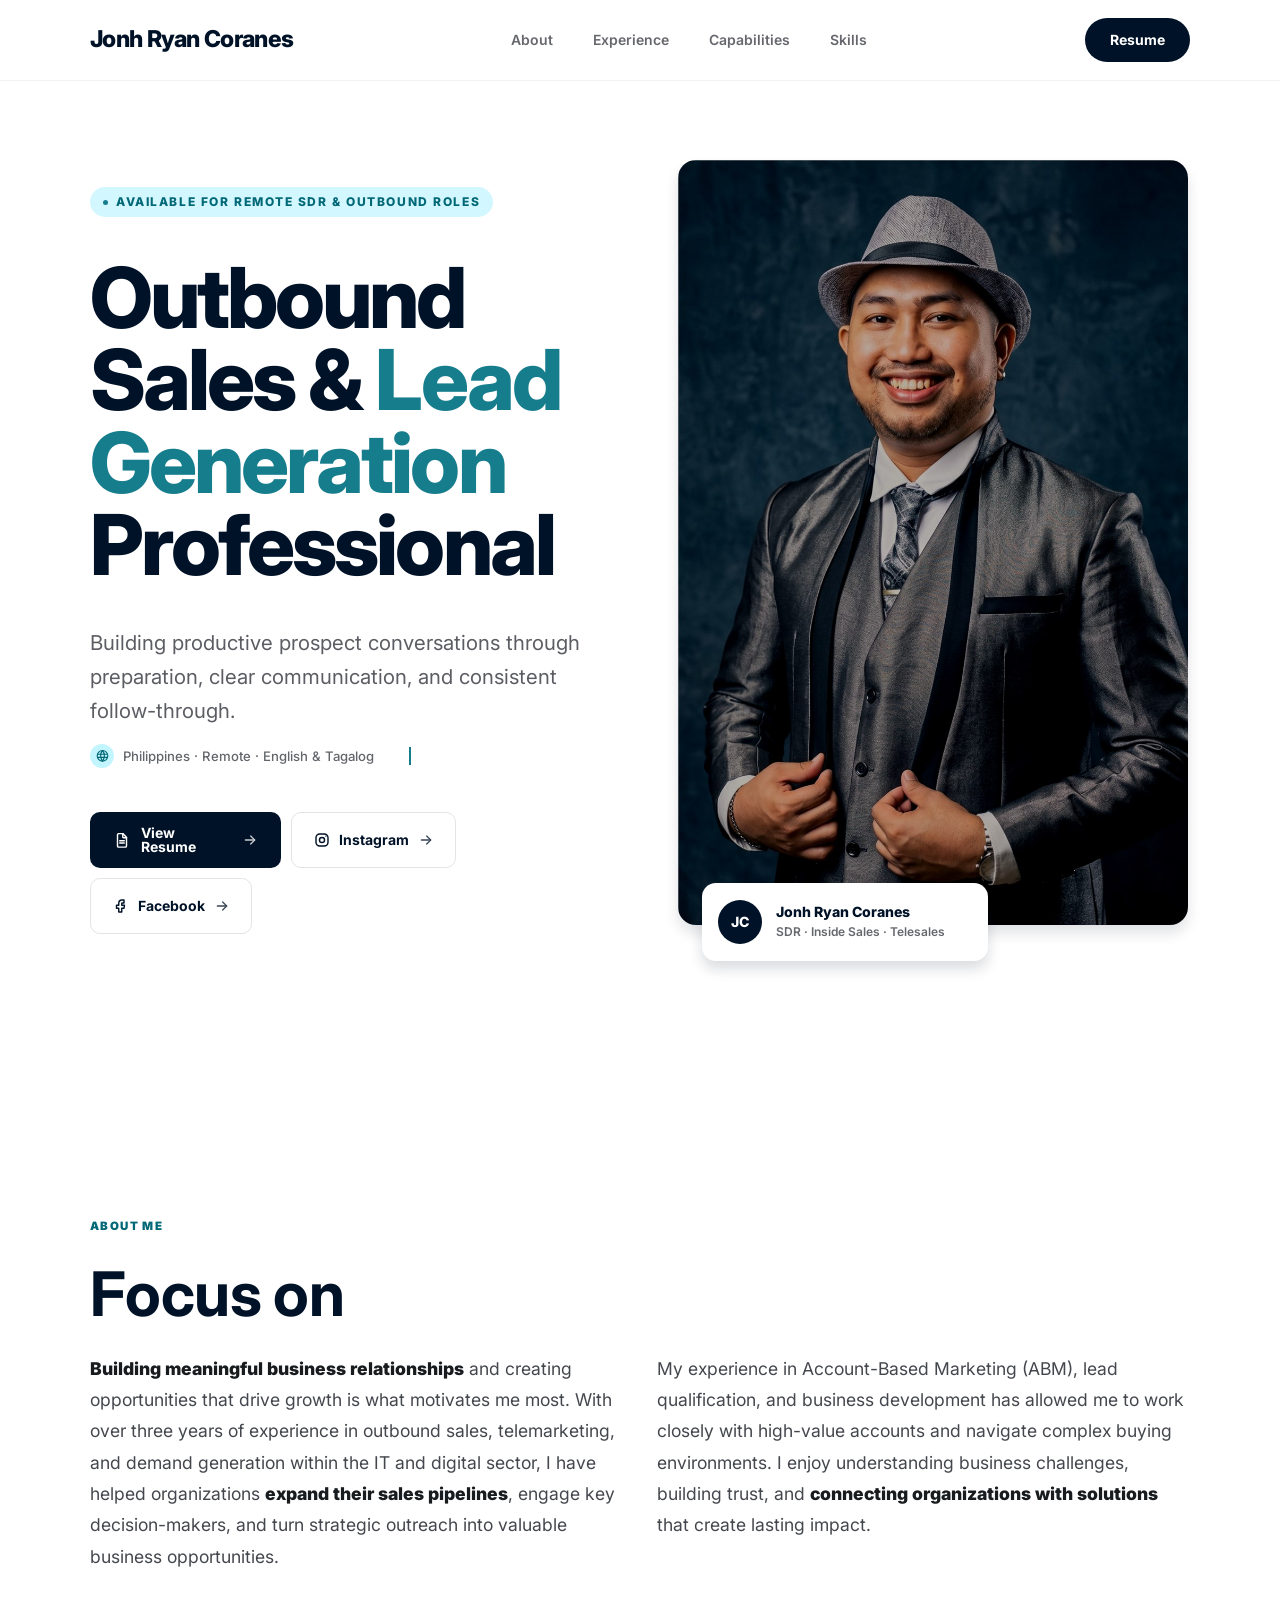
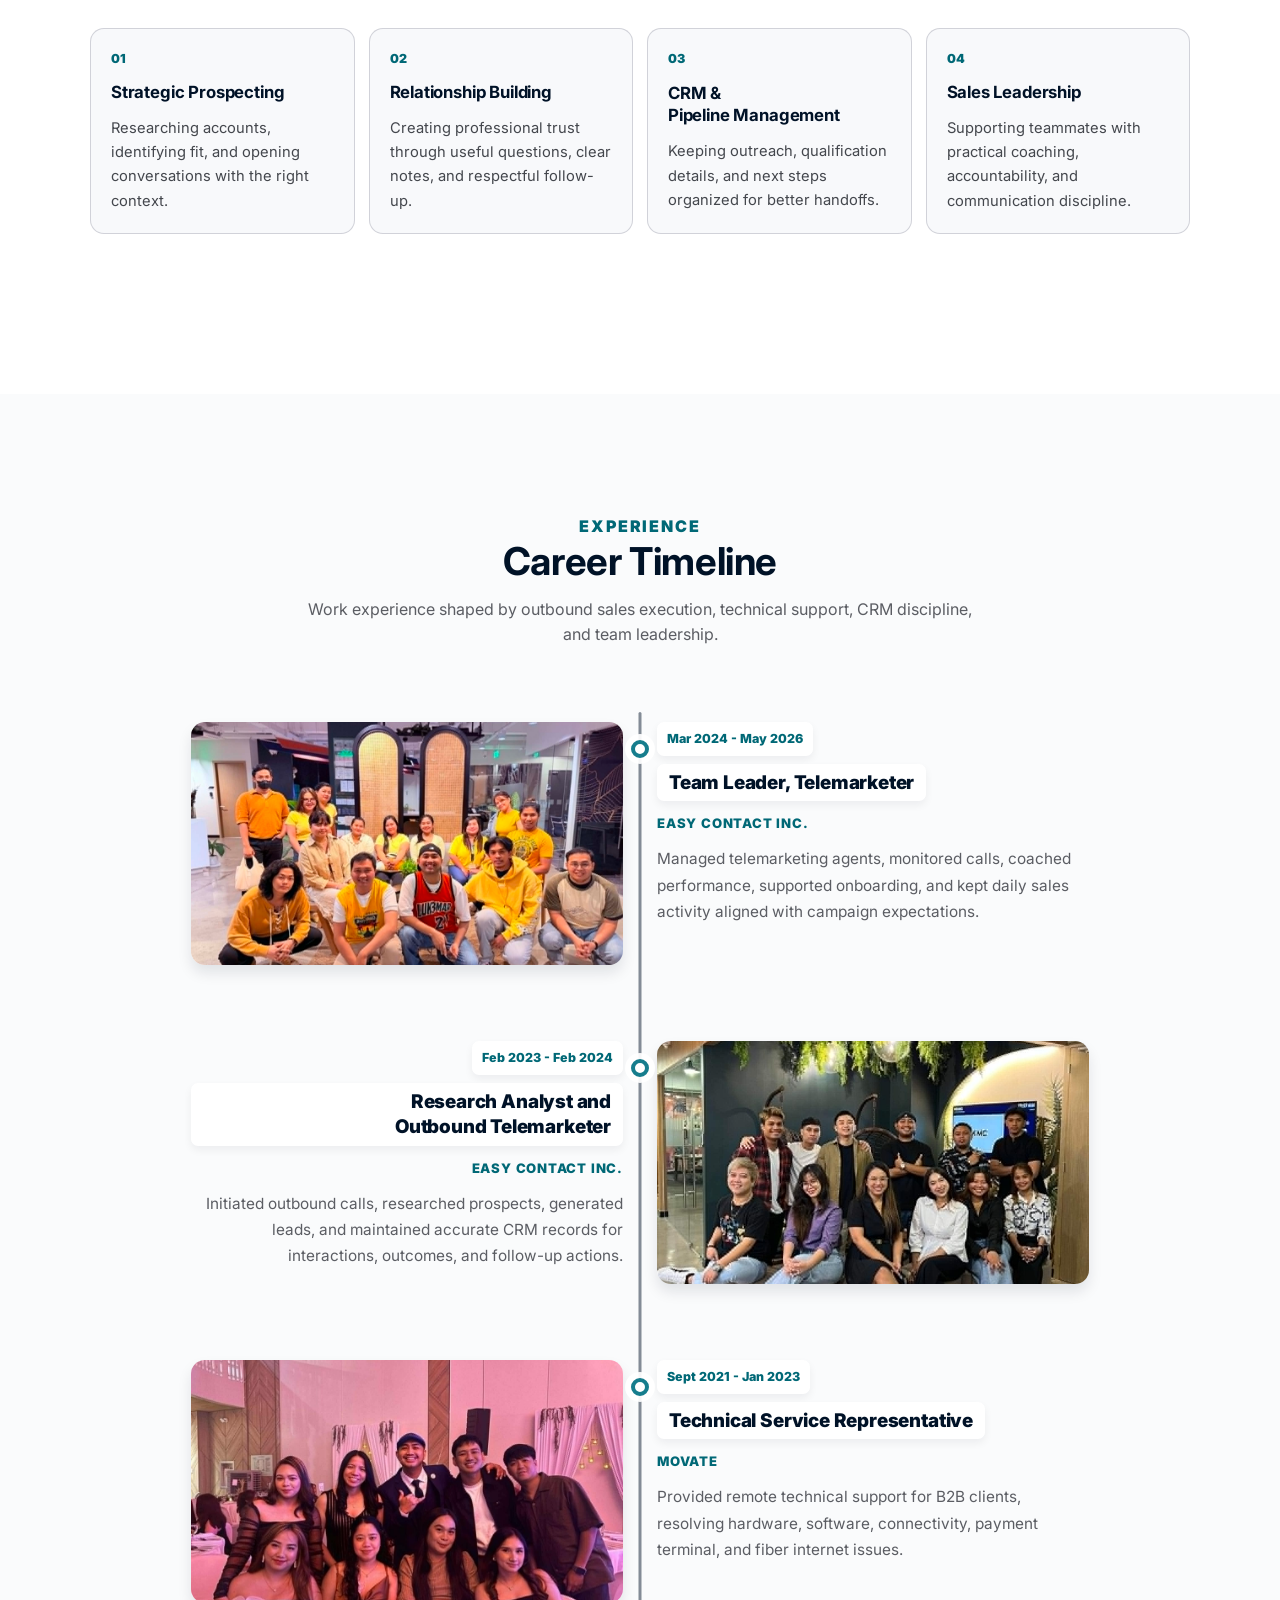
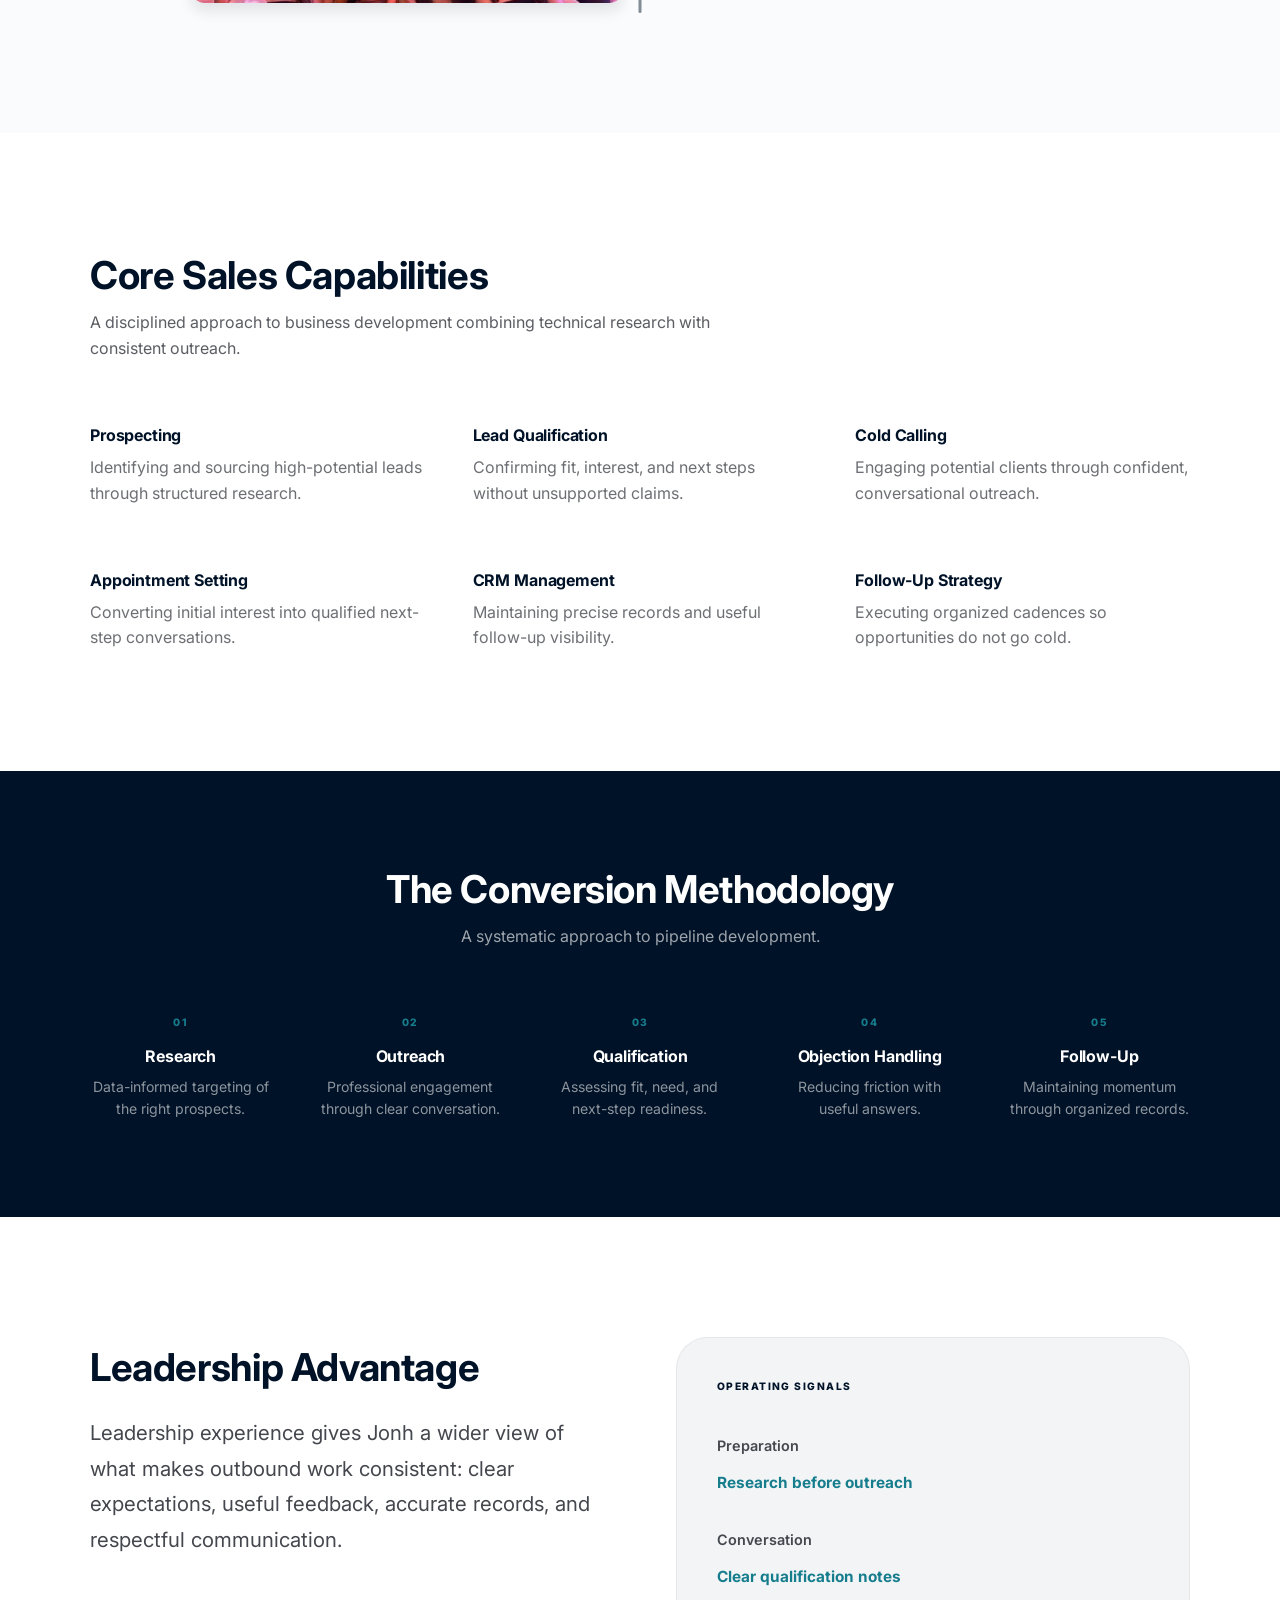
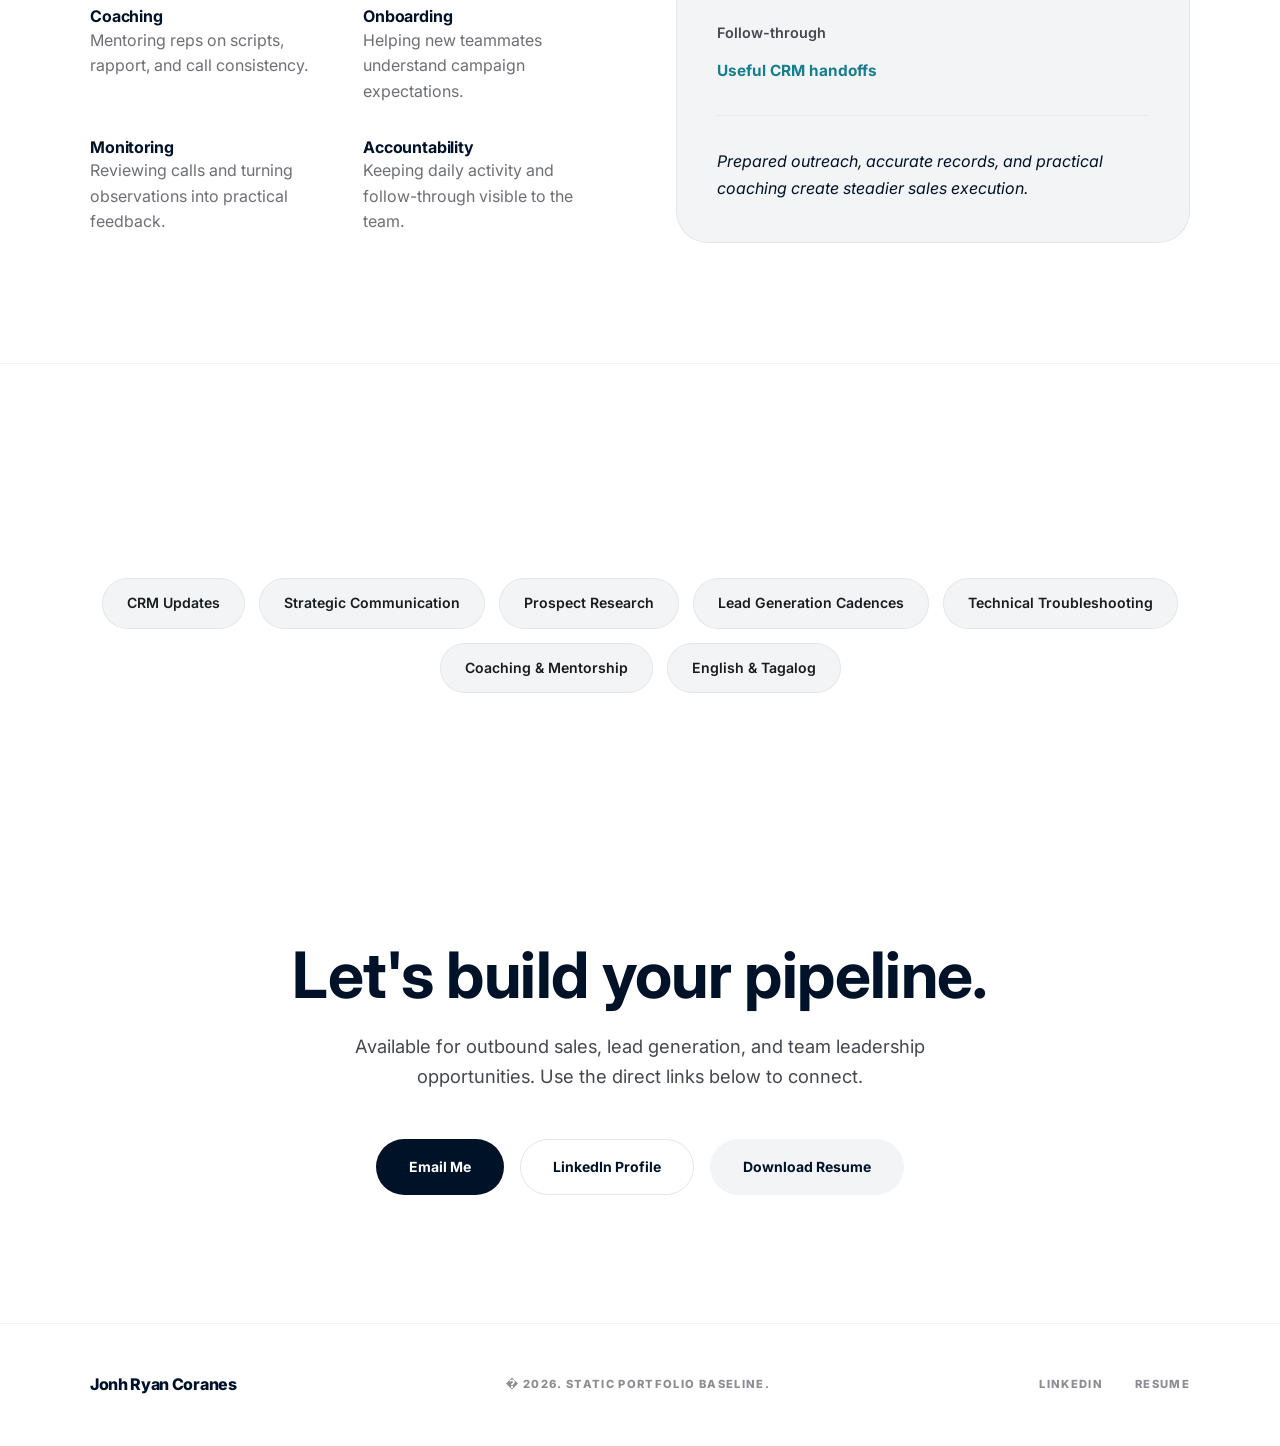
==== commit 57e107c6: "haha" ====
--- a/index.html
+++ b/index.html
@@ -102,33 +102,19 @@
       <div class="site-container about-me-shell">
         <div class="about-intro-panel" data-reveal>
           <p class="section-kicker">About Me</p>
-          <h2 id="about-title">Focus on..</h2>
+          <h2 id="about-title">Focus on</h2>
           <div class="about-intro-copy">
-            <p><strong>Building meaningful business relationships</strong> and creating opportunities that drive growth is what motivates me most.</p>
-            <p>With over three years of experience in outbound sales, telemarketing, and demand generation within the IT and digital sector, I have helped organizations <strong>expand their sales pipelines</strong>, engage key decision-makers, and turn strategic outreach into valuable business opportunities.</p>
-            <p>My experience in Account-Based Marketing (ABM), lead qualification, and business development has allowed me to work closely with high-value accounts and navigate complex buying environments. I enjoy understanding business challenges, building trust, and <strong>connecting organizations with solutions</strong> that create lasting impact.</p>
-            <p>I believe successful sales is more than generating leads; it is about creating genuine relationships, delivering value, and helping businesses achieve their goals through <strong>meaningful conversations and long-term partnerships</strong>.</p>
-          </div>
-        </div>
-        <div class="expertise-heading" data-reveal>
-          <h3 id="expertise-title">Expertise</h3>
-        </div>
-        <div class="expertise-brand-grid" data-reveal aria-labelledby="expertise-title">
-          <article><span>01</span><h3>Strategic Prospecting</h3><p>Researching accounts, identifying fit, and opening conversations with the right context.</p></article>
-          <article><span>02</span><h3>Relationship Building</h3><p>Creating professional trust through useful questions, clear notes, and respectful follow-up.</p></article>
-          <article><span>03</span><h3>CRM &amp; Pipeline Management</h3><p>Keeping outreach, qualification details, and next steps organized for better handoffs.</p></article>
-          <article><span>04</span><h3>Sales Leadership</h3><p>Supporting teammates with practical coaching, accountability, and communication discipline.</p></article>
-        </div>
-
-        <div class="career-gallery-wrap" data-reveal>
-          <div class="gallery-heading">
-            <h3>Career Highlights Gallery</h3>
-            <p>Authentic workplace moments that show communication, leadership, and sales experience in practice.</p>
-          </div>
-          <div class="career-carousel" data-carousel aria-label="Career highlights auto-scrolling carousel">
-            <div class="carousel-viewport" data-carousel-viewport>
-              <div class="carousel-track" data-carousel-track></div>
-            </div>
+            <div class="two-columns">
+              <p><strong>Building meaningful business relationships</strong> and creating opportunities that drive growth is what motivates me most.
+              With over three years of experience in outbound sales, telemarketing, and demand generation within the IT and digital sector, I have helped organizations <strong>expand their sales pipelines</strong>, engage key decision-makers, and turn strategic outreach into valuable business opportunities.</p>
+              <p>My experience in Account-Based Marketing (ABM), lead qualification, and business development has allowed me to work closely with high-value accounts and navigate complex buying environments. I enjoy understanding business challenges, building trust, and <strong>connecting organizations with solutions</strong> that create lasting impact.</p>
+            </div>
+          </div>
+          <div class="expertise-brand-grid" data-reveal aria-label="Sales expertise highlights">
+            <article><span>01</span><h3>Strategic Prospecting</h3><p>Researching accounts, identifying fit, and opening conversations with the right context.</p></article>
+            <article><span>02</span><h3>Relationship Building</h3><p>Creating professional trust through useful questions, clear notes, and respectful follow-up.</p></article>
+            <article><span>03</span><h3>CRM &amp; Pipeline Management</h3><p>Keeping outreach, qualification details, and next steps organized for better handoffs.</p></article>
+            <article><span>04</span><h3>Sales Leadership</h3><p>Supporting teammates with practical coaching, accountability, and communication discipline.</p></article>
           </div>
         </div>
       </div>
@@ -137,13 +123,17 @@
     <section class="section section-x muted-section timeline-section" id="experience" aria-labelledby="experience-title">
       <div class="site-container">
         <div class="section-heading center" data-reveal>
-          <h2 id="experience-title">Professional Timeline</h2>
+          <p class="section-kicker">Experience</p>
+          <h2 id="experience-title">Career Timeline</h2>
           <p>Work experience shaped by outbound sales execution, technical support, CRM discipline, and team leadership.</p>
         </div>
         <div class="timeline-wrap" data-reveal>
           <div class="timeline-line" aria-hidden="true"></div>
-          <article class="timeline-item timeline-item-right">
+          <article class="timeline-item timeline-item-right" data-timeline-reveal>
             <div class="timeline-node" aria-hidden="true"></div>
+            <figure class="timeline-visual">
+              <img src="assets/img/highlights/4ab2c802-1ef7-4d66-bb03-0563a2a13c1e.jpg" alt="Team workplace moment from Jonh Ryan Coranes sales experience" loading="lazy" decoding="async">
+            </figure>
             <div class="timeline-card">
               <div class="timeline-card-heading">
                 <span class="timeline-date">Mar 2024 - May 2026</span>
@@ -153,8 +143,11 @@
               <p>Managed telemarketing agents, monitored calls, coached performance, supported onboarding, and kept daily sales activity aligned with campaign expectations.</p>
             </div>
           </article>
-          <article class="timeline-item timeline-item-left">
+            <article class="timeline-item timeline-item-left" data-timeline-reveal>
             <div class="timeline-node" aria-hidden="true"></div>
+            <figure class="timeline-visual">
+              <img src="assets/img/highlights/a6e88e4e-4fe9-4ccf-be59-9f54d75703ee.jpg" alt="Professional team activity representing outbound sales and research work" loading="lazy" decoding="async">
+            </figure>
             <div class="timeline-card">
               <div class="timeline-card-heading">
                 <span class="timeline-date">Feb 2023 - Feb 2024</span>
@@ -164,8 +157,11 @@
               <p>Initiated outbound calls, researched prospects, generated leads, and maintained accurate CRM records for interactions, outcomes, and follow-up actions.</p>
             </div>
           </article>
-          <article class="timeline-item timeline-item-right">
+            <article class="timeline-item timeline-item-right" data-timeline-reveal>
             <div class="timeline-node" aria-hidden="true"></div>
+            <figure class="timeline-visual">
+              <img src="assets/img/highlights/b3e91310-ae95-4f5d-8a2e-31e9c8232bb5.jpg" alt="Workplace group photo connected to Jonh Ryan Coranes professional background" loading="lazy" decoding="async">
+            </figure>
             <div class="timeline-card">
               <div class="timeline-card-heading">
                 <span class="timeline-date">Sept 2021 - Jan 2023</span>
@@ -276,13 +272,6 @@
   </footer>
 
   <script src="https://cdn.jsdelivr.net/npm/bootstrap@5.3.3/dist/js/bootstrap.bundle.min.js" integrity="sha384-YvpcrYf0tY3lHB60NNkmXc5s9fDVZLESaAA55NDzOxhy9GkcIdslK1eN7N6jIeHz" crossorigin="anonymous"></script>
-
-  <div class="carousel-lightbox" data-carousel-lightbox hidden role="dialog" aria-modal="true" aria-label="Career highlight image preview">
-    <button class="carousel-lightbox-close" type="button" data-carousel-lightbox-close aria-label="Close image preview">&times;</button>
-    <figure class="carousel-lightbox-figure">
-      <img data-carousel-lightbox-image src="" alt="">
-    </figure>
-  </div>
   <script src="assets/js/main.js?v=about-redesign"></script>
 </body>
 </html>
--- a/assets/css/style.css
+++ b/assets/css/style.css
@@ -537,21 +537,19 @@
 
 .about-me-shell {
   display: grid;
-  gap: clamp(42px, 6vw, 76px);
+  gap: 0;
 }
 .about-intro-panel {
   display: grid;
   grid-template-columns: minmax(0, 1fr);
   gap: clamp(18px, 3vw, 28px);
   align-items: start;
-  border-top: 1px solid color-mix(in srgb, var(--outline-variant) 74%, transparent);
-  border-bottom: 1px solid color-mix(in srgb, var(--outline-variant) 74%, transparent);
-  padding-block: clamp(30px, 5vw, 54px);
+  padding-block: clamp(18px, 4vw, 40px);
 }
 
 .section-kicker {
   color: var(--secondary-system);
-  font-size: 0.78rem;
+  font-size: 0.72rem;
   font-weight: 900;
   letter-spacing: 0.12em;
   text-transform: uppercase;
@@ -589,29 +587,17 @@
   font-weight: 800;
 }
 
-.expertise-heading {
-  margin-bottom: -42px;
-}
-
-.expertise-heading h3 {
-  color: var(--primary);
-  font-size: clamp(1.35rem, 2vw, 1.65rem);
-  font-weight: 700;
-  line-height: 1.35;
-  letter-spacing: -0.01em;
-  text-wrap: balance;
-}
-
 .expertise-brand-grid {
   display: grid;
   grid-template-columns: repeat(4, minmax(0, 1fr));
   gap: 14px;
+  margin-top: clamp(18px, 3vw, 28px);
 }
 
 .expertise-brand-grid article {
   display: grid;
   gap: 12px;
-  min-height: 190px;
+  min-height: 164px;
   border: 1px solid color-mix(in srgb, var(--outline-variant) 74%, transparent);
   border-radius: 14px;
   background: var(--surface-low);
@@ -644,170 +630,7 @@
   line-height: 1.65;
 }
 
-.career-gallery-wrap {
-  min-width: 0;
-}
-
-.gallery-heading {
-  display: grid;
-  gap: 8px;
-  margin-bottom: 22px;
-}
-
-.gallery-heading h3 {
-  color: var(--primary);
-  font-size: clamp(1.35rem, 2vw, 1.65rem);
-}
-
-.gallery-heading p {
-  max-width: 52rem;
-  color: color-mix(in srgb, var(--on-surface-variant) 84%, transparent);
-  font-size: 0.95rem;
-}
-.career-carousel {
-  display: grid;
-  gap: 16px;
-  min-width: 0;
-}
-
-.carousel-viewport {
-  position: relative;
-  overflow: hidden;
-  min-width: 0;
-  border-radius: 16px;
-  cursor: grab;
-  touch-action: pan-y;
-}
-
-.carousel-viewport::before,
-.carousel-viewport::after {
-  content: "";
-  position: absolute;
-  inset-block: 0;
-  z-index: 2;
-  width: clamp(28px, 7vw, 72px);
-  pointer-events: none;
-}
-
-.carousel-viewport::before {
-  left: 0;
-  background: linear-gradient(90deg, var(--surface), transparent);
-}
-
-.carousel-viewport::after {
-  right: 0;
-  background: linear-gradient(270deg, var(--surface), transparent);
-}
-
-.carousel-viewport.is-dragging {
-  cursor: grabbing;
-}
-
-.carousel-track {
-  display: flex;
-  width: max-content;
-  gap: 16px;
-  will-change: transform;
-  transform: translate3d(0, 0, 0);
-}
-
-.carousel-card {
-  position: relative;
-  flex: 0 0 clamp(210px, 32vw, 300px);
-  overflow: hidden;
-  aspect-ratio: 16 / 10;
-  border: 0;
-  border-radius: 14px;
-  background: var(--surface-dim);
-  padding: 0;
-  text-align: left;
-  box-shadow: 0 8px 14px rgba(0, 18, 39, 0.11);
-  cursor: grab;
-  transform: translateY(0);
-  transition: transform 240ms cubic-bezier(0.16, 1, 0.3, 1), box-shadow 240ms cubic-bezier(0.16, 1, 0.3, 1);
-}
-
-.carousel-card:hover,
-.carousel-card:focus-visible {
-  transform: translateY(-3px);
-  box-shadow: 0 10px 16px rgba(0, 18, 39, 0.15);
-}
-
-.carousel-card img {
-  width: 100%;
-  height: 100%;
-  object-fit: cover;
-  transform: scale(1);
-  transition: transform 520ms cubic-bezier(0.16, 1, 0.3, 1), filter 520ms cubic-bezier(0.16, 1, 0.3, 1);
-  user-select: none;
-  -webkit-user-drag: none;
-}
-
-.carousel-card:hover img,
-.carousel-card:focus-visible img {
-  transform: scale(1.045);
-  filter: saturate(1.04);
-}
-
-.carousel-empty {
-  border: 1px solid color-mix(in srgb, var(--outline-variant) 72%, transparent);
-  border-radius: 12px;
-  background: var(--surface-low);
-  color: var(--on-surface-variant);
-  padding: 20px;
-}
-
-body.carousel-lightbox-open {
-  overflow: hidden;
-}
-
-.carousel-lightbox[hidden] {
-  display: none;
-}
-
-.carousel-lightbox {
-  position: fixed;
-  inset: 0;
-  z-index: 90;
-  display: grid;
-  place-items: center;
-  background: rgba(0, 18, 39, 0.88);
-  padding: clamp(18px, 4vw, 44px);
-}
-
-.carousel-lightbox-figure {
-  display: grid;
-  gap: 14px;
-  max-width: min(100%, 1040px);
-  margin: 0;
-  justify-items: center;
-}
-
-.carousel-lightbox-figure img {
-  max-width: 100%;
-  max-height: 78vh;
-  border-radius: 14px;
-  background: #fff;
-  object-fit: contain;
-}
-
-.carousel-lightbox-close {
-  position: absolute;
-  top: 18px;
-  right: 18px;
-  display: inline-flex;
-  width: 44px;
-  height: 44px;
-  align-items: center;
-  justify-content: center;
-  border: 0;
-  border-radius: 999px;
-  background: rgba(255, 255, 255, 0.94);
-  color: var(--primary);
-  font-size: 1.5rem;
-  font-weight: 800;
-  line-height: 1;
-}
+
 .muted-section {
   background: color-mix(in srgb, var(--surface-dim) 35%, transparent);
 }
@@ -864,6 +687,7 @@
 
 .timeline-node {
   grid-column: 2;
+  grid-row: 1;
   justify-self: center;
   width: 18px;
   height: 18px;
@@ -876,9 +700,42 @@
 }
 
 .timeline-card {
+  grid-row: 1;
   display: grid;
   gap: 12px;
   width: min(100%, 27rem);
+}
+.timeline-visual {
+  grid-row: 1;
+  align-self: start;
+  width: min(100%, 27rem);
+  margin: 0;
+  overflow: hidden;
+  border-radius: 14px;
+  background: var(--surface);
+  box-shadow: 0 8px 14px rgba(0, 18, 39, 0.1);
+  transform: translateY(0);
+  transition: transform 260ms cubic-bezier(0.16, 1, 0.3, 1), box-shadow 260ms cubic-bezier(0.16, 1, 0.3, 1);
+}
+
+.timeline-visual img {
+  width: 100%;
+  aspect-ratio: 16 / 9;
+  object-fit: cover;
+  transform: scale(1);
+  transition: transform 650ms cubic-bezier(0.16, 1, 0.3, 1), filter 650ms cubic-bezier(0.16, 1, 0.3, 1);
+}
+
+.timeline-visual:hover,
+.timeline-visual:focus-within {
+  transform: translateY(-3px);
+  box-shadow: 0 10px 16px rgba(0, 18, 39, 0.14);
+}
+
+.timeline-visual:hover img,
+.timeline-visual:focus-within img {
+  transform: scale(1.045);
+  filter: saturate(1.04);
 }
 
 .timeline-item-right .timeline-card {
@@ -887,10 +744,20 @@
   text-align: left;
 }
 
+.timeline-item-right .timeline-visual {
+  grid-column: 1;
+  justify-self: end;
+}
+
 .timeline-item-left .timeline-card {
   grid-column: 1;
   justify-self: end;
   text-align: right;
+}
+
+.timeline-item-left .timeline-visual {
+  grid-column: 3;
+  justify-self: start;
 }
 
 .timeline-card-heading {
@@ -942,6 +809,68 @@
   line-height: 1.7;
   text-wrap: pretty;
 }
+.timeline-item-right {
+  --timeline-image-x: -22px;
+  --timeline-card-x: 22px;
+}
+
+.timeline-item-left {
+  --timeline-image-x: 22px;
+  --timeline-card-x: -22px;
+}
+
+.js .timeline-item[data-timeline-reveal] .timeline-visual,
+.js .timeline-item[data-timeline-reveal] .timeline-card,
+.js .timeline-item[data-timeline-reveal] .timeline-node {
+  opacity: 0.001;
+  will-change: transform, opacity;
+}
+
+.js .timeline-item[data-timeline-reveal] .timeline-visual {
+  transform: translate3d(var(--timeline-image-x), 16px, 0);
+}
+
+.js .timeline-item[data-timeline-reveal] .timeline-card {
+  transform: translate3d(var(--timeline-card-x), 16px, 0);
+}
+
+.js .timeline-item[data-timeline-reveal] .timeline-node {
+  transform: scale(0.72);
+}
+
+.js .timeline-item[data-timeline-reveal].is-visible .timeline-visual,
+.js .timeline-item[data-timeline-reveal].is-visible .timeline-card,
+.js .timeline-item[data-timeline-reveal].is-visible .timeline-node {
+  opacity: 1;
+  transform: translate3d(0, 0, 0) scale(1);
+}
+
+.js .timeline-item[data-timeline-reveal].is-visible .timeline-visual {
+  transition: opacity 520ms cubic-bezier(0.16, 1, 0.3, 1), transform 620ms cubic-bezier(0.16, 1, 0.3, 1), box-shadow 260ms cubic-bezier(0.16, 1, 0.3, 1);
+}
+
+.js .timeline-item[data-timeline-reveal].is-visible .timeline-card {
+  transition: opacity 460ms cubic-bezier(0.16, 1, 0.3, 1) 80ms, transform 560ms cubic-bezier(0.16, 1, 0.3, 1) 80ms;
+}
+
+.js .timeline-item[data-timeline-reveal].is-visible .timeline-node {
+  transition: opacity 260ms cubic-bezier(0.16, 1, 0.3, 1), transform 360ms cubic-bezier(0.16, 1, 0.3, 1);
+}
+
+.js .timeline-item[data-timeline-reveal].is-visible .timeline-visual:hover,
+.js .timeline-item[data-timeline-reveal].is-visible .timeline-visual:focus-within {
+  transform: translate3d(0, -3px, 0);
+}
+
+.two-columns {
+  display: grid;
+  grid-template-columns: minmax(0, 1fr);
+  gap: clamp(18px, 3vw, 34px);
+}
+
+.two-columns p {
+  max-width: none;
+}
 .capability-grid {
   display: grid;
   grid-template-columns: 1fr;
@@ -1201,15 +1130,10 @@
     grid-template-columns: repeat(2, minmax(0, 1fr));
   }
 
-  .proof-grid {
+.proof-grid {
     grid-template-columns: repeat(4, 1fr);
   }
-
-  .carousel-card {
-    flex-basis: clamp(230px, 38vw, 320px);
-  }
-
-  .capability-grid {
+.capability-grid {
     grid-template-columns: repeat(2, minmax(0, 1fr));
   }
 
@@ -1236,7 +1160,7 @@
     grid-template-columns: 4fr 8fr;
   }
 
-  .capability-grid {
+.capability-grid {
     grid-template-columns: repeat(3, minmax(0, 1fr));
   }
 
@@ -1254,12 +1178,7 @@
   .expertise-brand-grid {
     grid-template-columns: repeat(4, minmax(0, 1fr));
   }
-
-  .carousel-card {
-    flex-basis: clamp(260px, 22vw, 340px);
-  }
-
-  .leadership-grid {
+.leadership-grid {
     grid-template-columns: 1fr 1fr;
   }
 }
@@ -1296,6 +1215,7 @@
 
   .timeline-node {
     grid-column: 1;
+    grid-row: 1;
     justify-self: start;
     width: 16px;
     height: 16px;
@@ -1305,15 +1225,28 @@
   .timeline-item-left .timeline-card,
   .timeline-item-right .timeline-card {
     grid-column: 2;
+    grid-row: 2;
     justify-self: stretch;
     text-align: left;
   }
 
+  .timeline-item-left .timeline-visual,
+  .timeline-item-right .timeline-visual {
+    grid-column: 2;
+    grid-row: 1;
+    justify-self: stretch;
+  }
+
   .timeline-item-left .timeline-card-heading {
     justify-content: flex-start;
   }
 
   .timeline-card {
+    width: 100%;
+  }
+
+  .timeline-visual {
+    order: -1;
     width: 100%;
   }
 
@@ -1324,10 +1257,6 @@
 }
 
 @media (max-width: 575.98px) {
-  .expertise-heading {
-    margin-bottom: -42px;
-  }
-
   .expertise-brand-grid {
     grid-template-columns: 1fr;
   }
@@ -1380,12 +1309,7 @@
   .signal-panel {
     border-radius: 20px;
   }
-
-  .carousel-card {
-    flex-basis: clamp(210px, 72vw, 280px);
-  }
-
-  .proof-grid {
+.proof-grid {
     gap: 24px;
   }
 
@@ -1409,8 +1333,10 @@
     scroll-behavior: auto !important;
     transition-duration: 0.01ms !important;
   }
-
-  .js [data-reveal] {
+  .js [data-reveal],
+  .js .timeline-item[data-timeline-reveal] .timeline-visual,
+  .js .timeline-item[data-timeline-reveal] .timeline-card,
+  .js .timeline-item[data-timeline-reveal] .timeline-node {
     opacity: 1;
     transform: none;
   }
@@ -1421,23 +1347,28 @@
     animation: none;
   }
 
-  .carousel-card,
-  .carousel-card img,
   .portrait-shell,
   .portrait-shell img,
+  .timeline-visual,
+  .timeline-visual img,
   .expertise-brand-grid article,
   .button {
     transition: none;
   }
 
-  .carousel-card:hover,
-  .carousel-card:focus-visible,
-  .carousel-card:hover img,
-  .carousel-card:focus-visible img,
   .portrait-shell:hover img,
+  .timeline-visual:hover,
+  .timeline-visual:focus-within,
+  .timeline-visual:hover img,
+  .timeline-visual:focus-within img,
   .expertise-brand-grid article:hover,
   .expertise-brand-grid article:focus-within {
     transform: none;
   }
 }
 
+@media (min-width: 1024px) {
+  .about-intro-panel.is-visible .two-columns {
+    grid-template-columns: repeat(2, minmax(0, 1fr));
+  }
+}
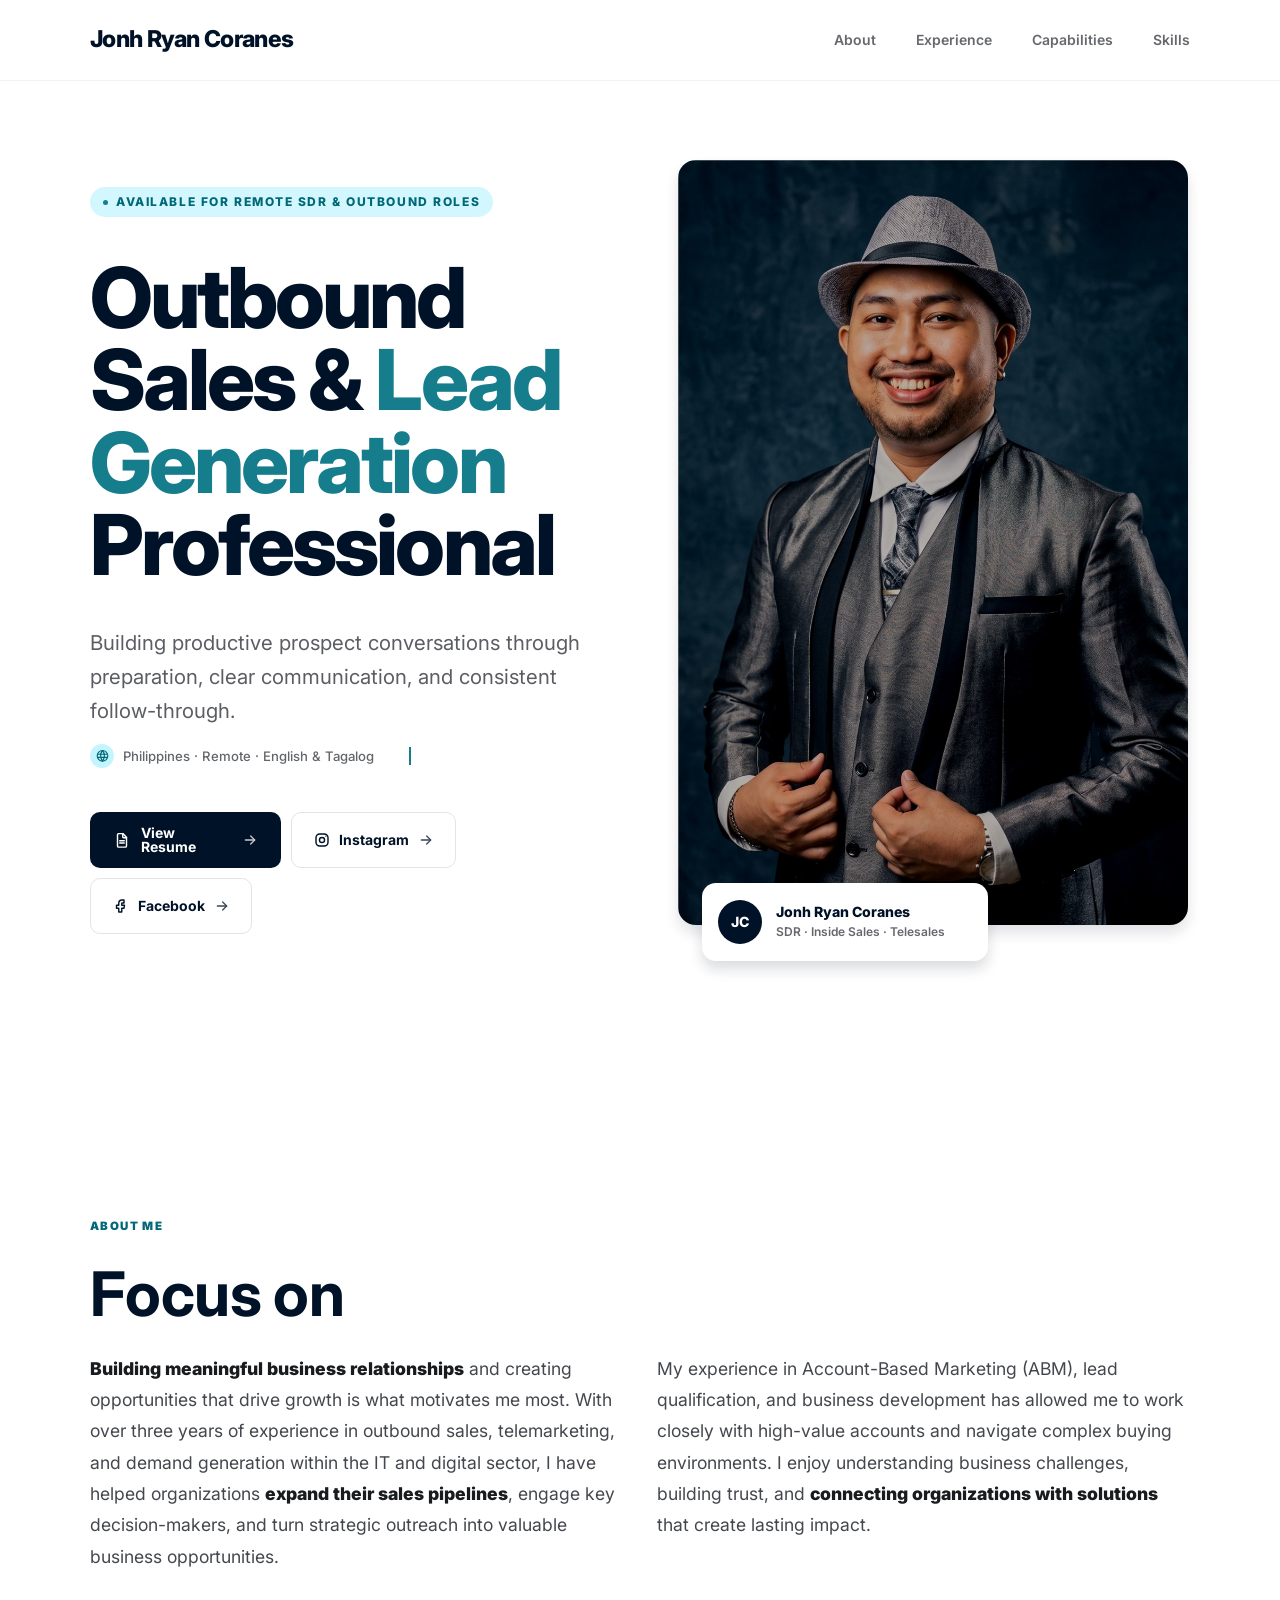
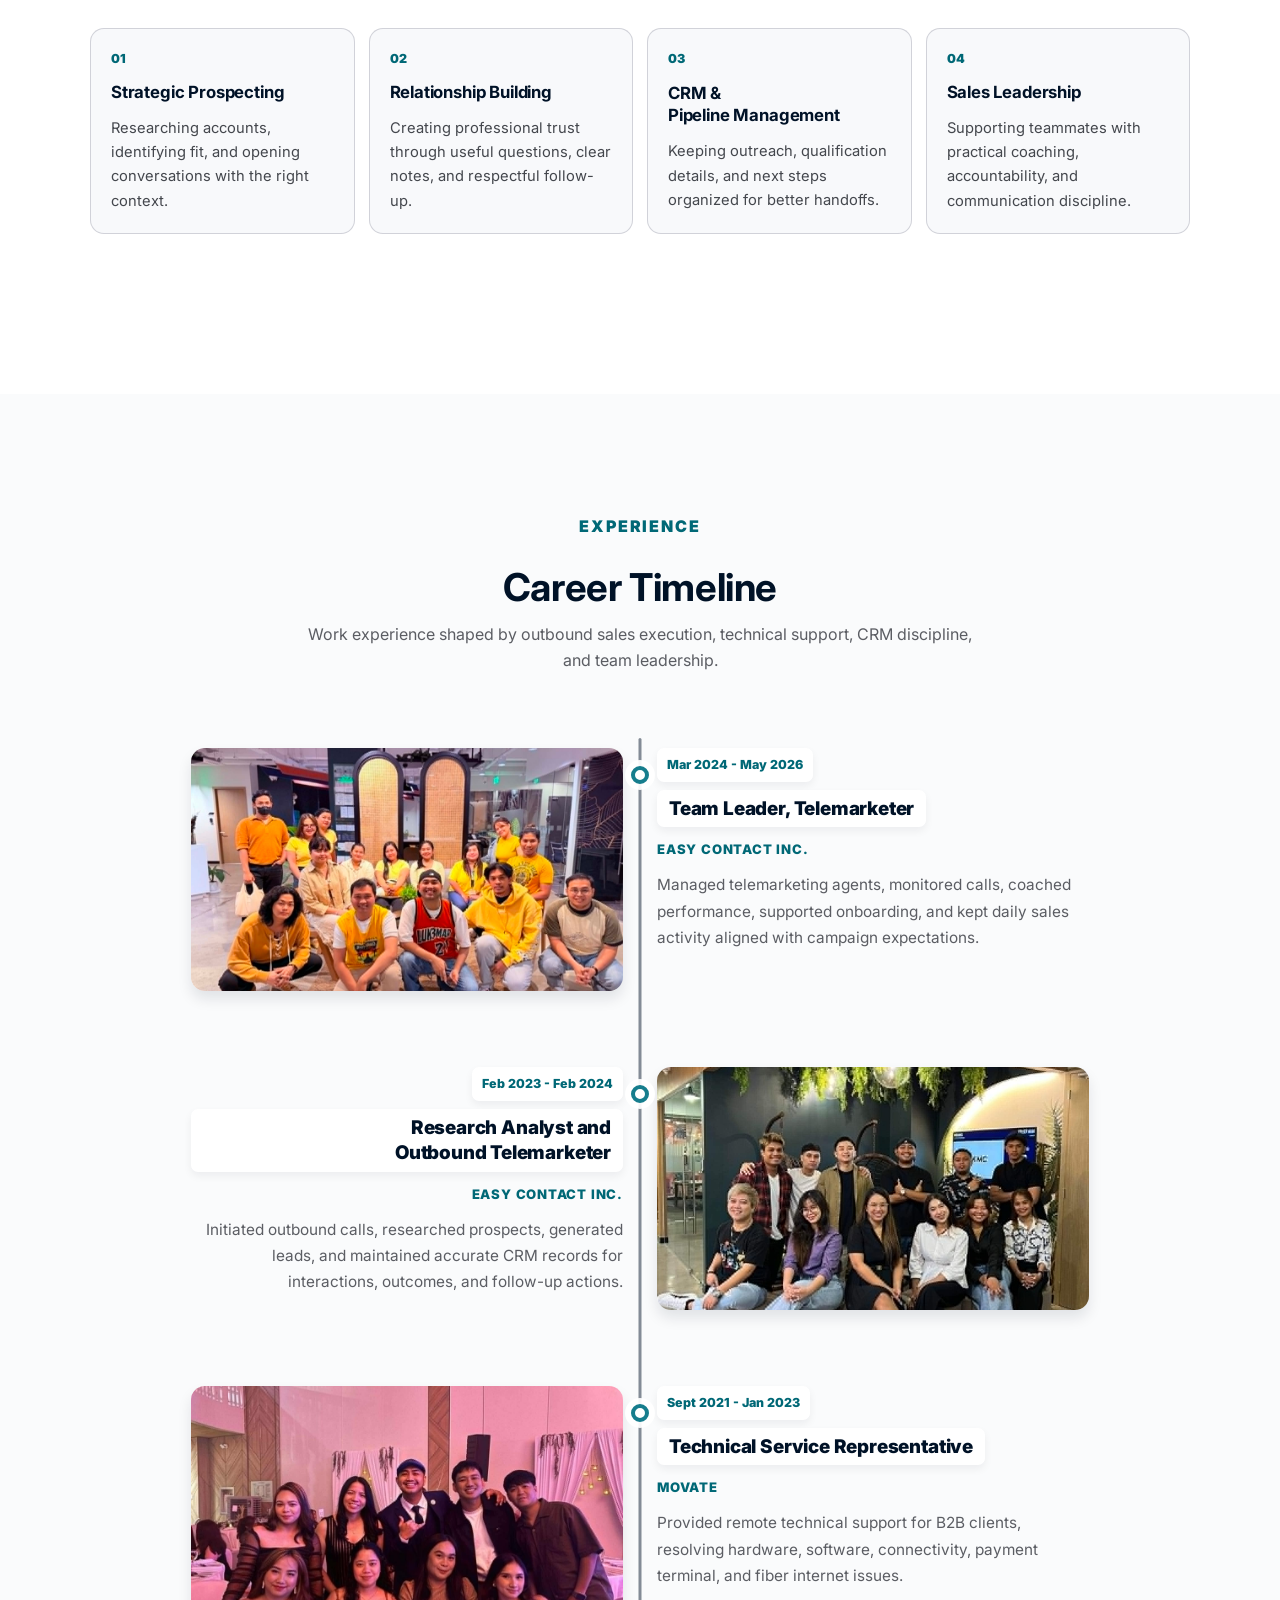
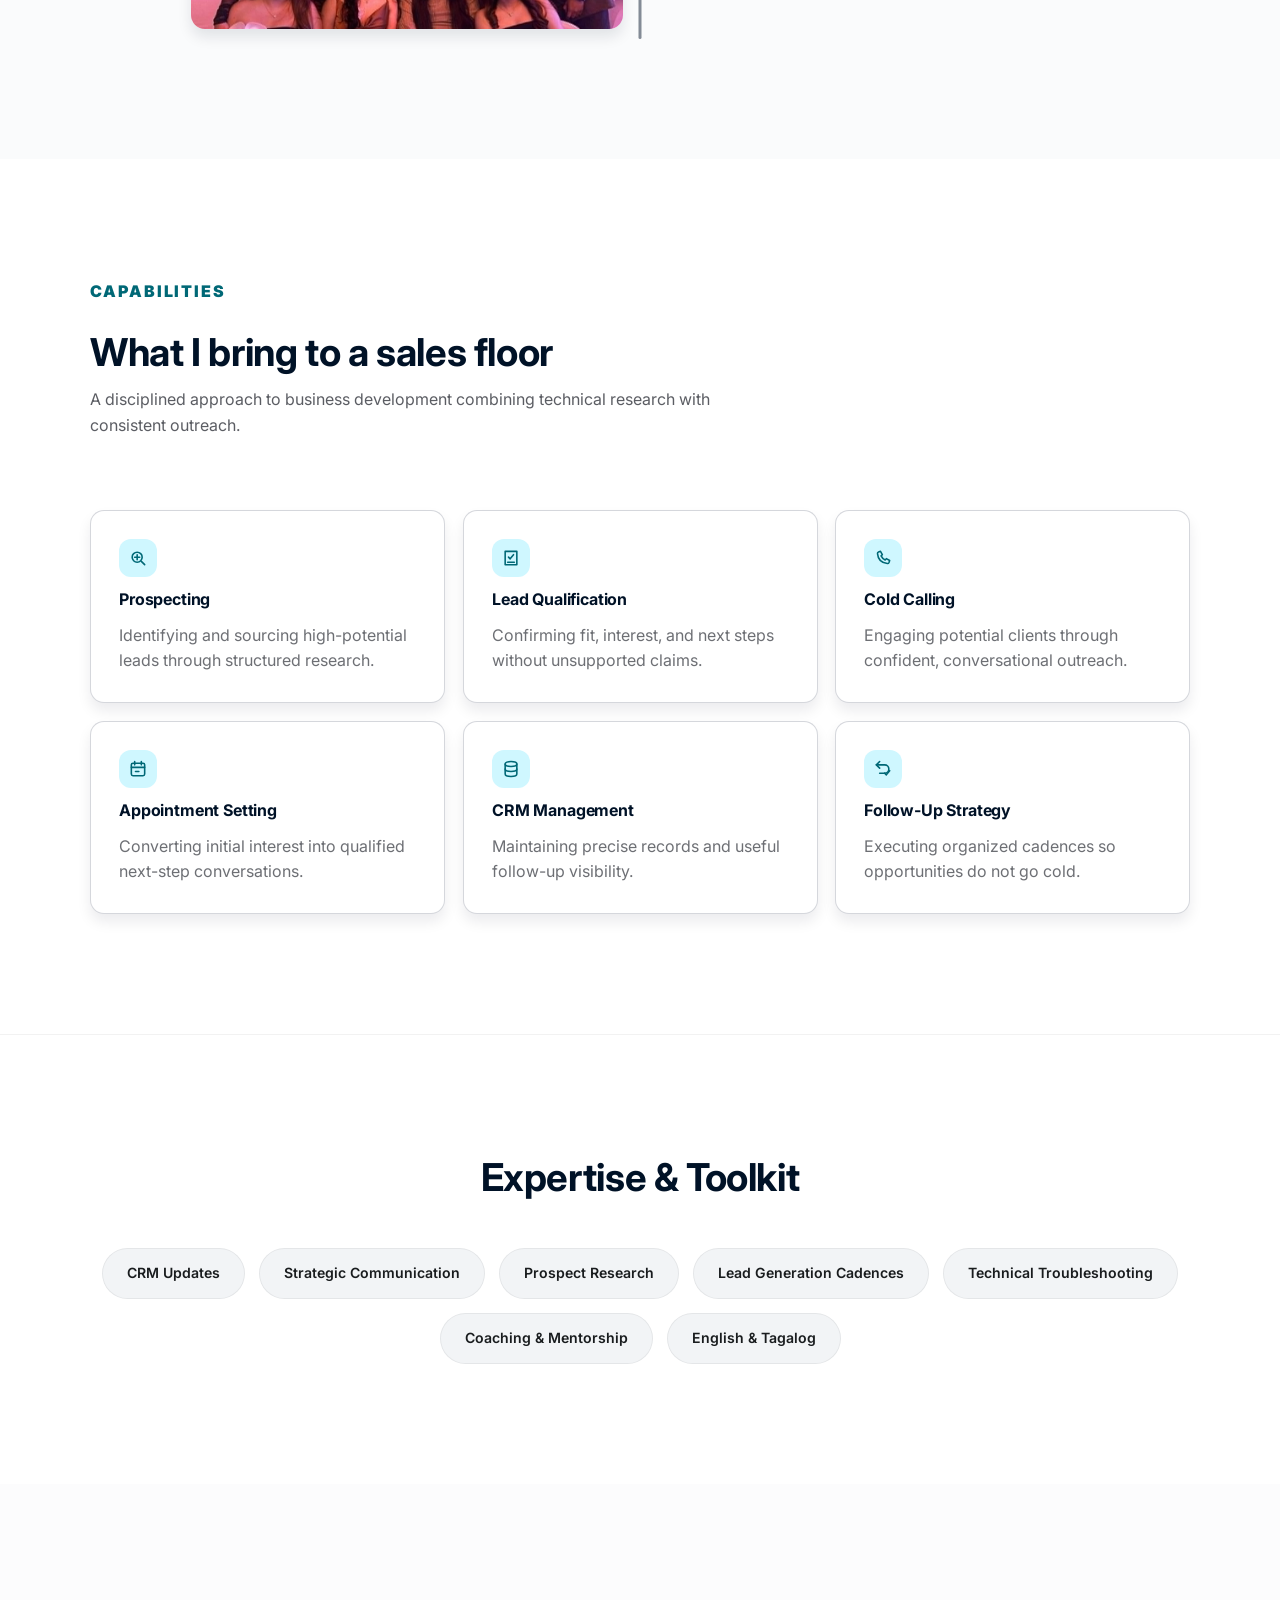
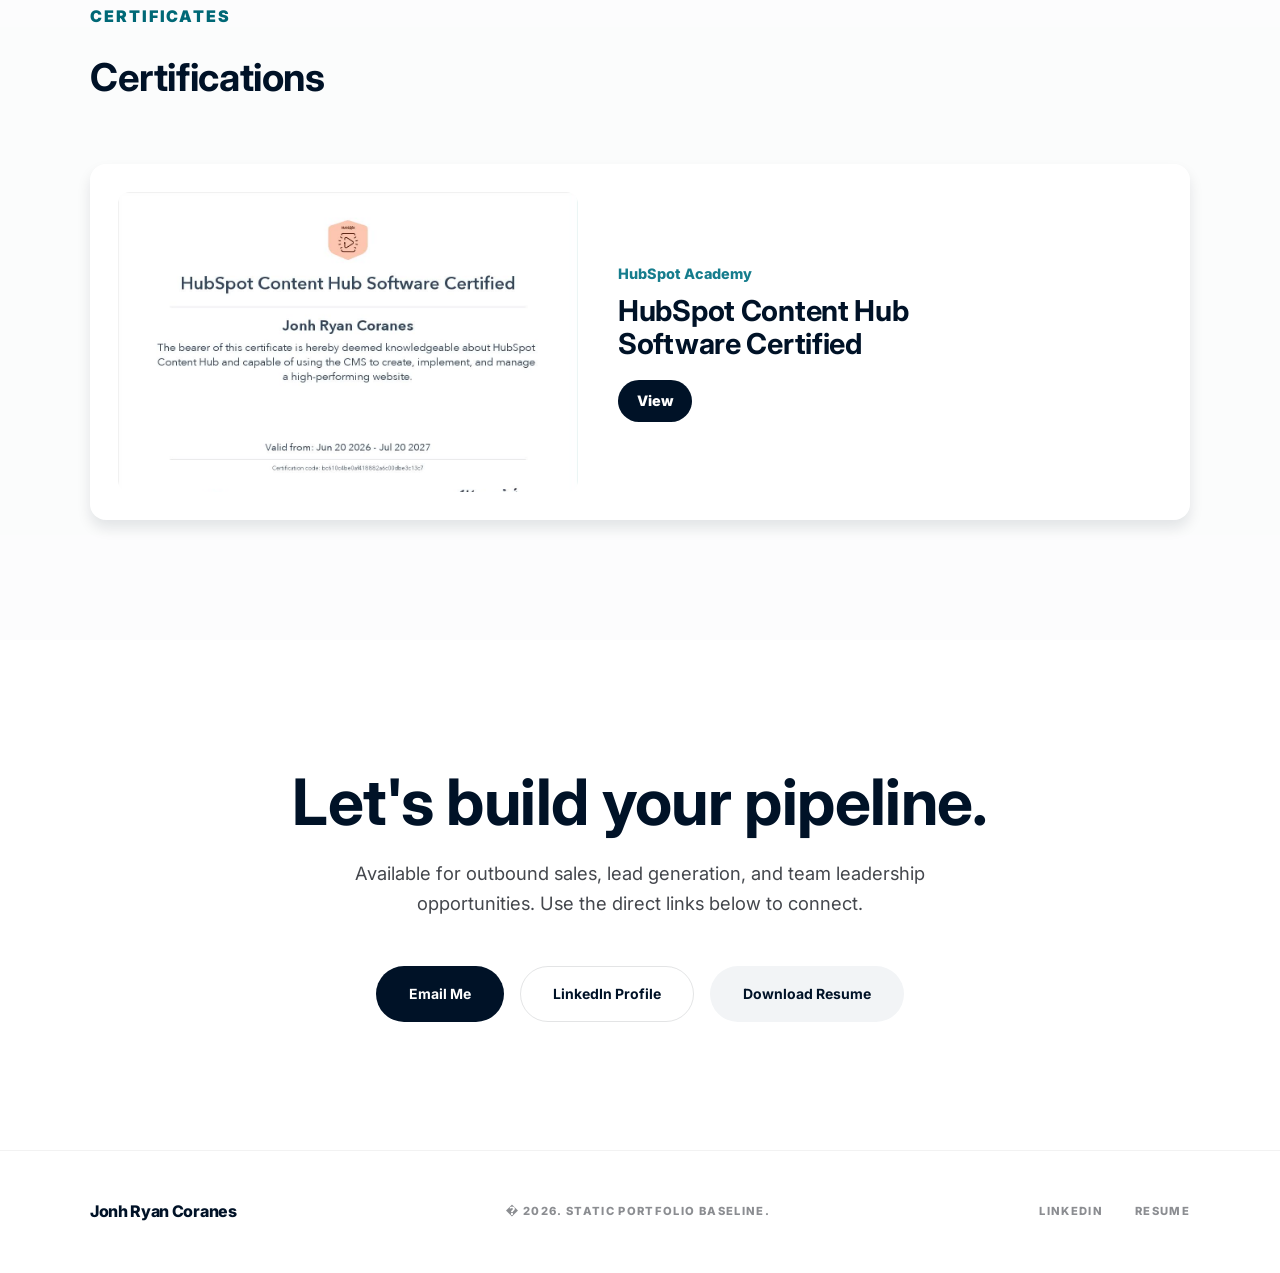
==== commit 0a1b8a4a: "lesgo" ====
--- a/index.html
+++ b/index.html
@@ -42,7 +42,6 @@
         <a href="#capabilities">Capabilities</a>
         <a href="#skills">Skills</a>
       </div>
-      <a class="nav-resume" href="assets/resume/jonh-ryan-coranes-resume.pdf" download>Resume</a>
     </div>
   </nav>
 
@@ -124,6 +123,7 @@
       <div class="site-container">
         <div class="section-heading center" data-reveal>
           <p class="section-kicker">Experience</p>
+          <br>
           <h2 id="experience-title">Career Timeline</h2>
           <p>Work experience shaped by outbound sales execution, technical support, CRM discipline, and team leadership.</p>
         </div>
@@ -178,57 +178,19 @@
     <section class="section section-x" id="capabilities" aria-labelledby="capabilities-title">
       <div class="site-container">
         <div class="section-heading" data-reveal>
-          <h2 id="capabilities-title">Core Sales Capabilities</h2>
+          <p class="section-kicker">Capabilities</p>
+          <br>
+          <h2 id="capabilities-title">What I bring to a sales floor</h2>
           <p>A disciplined approach to business development combining technical research with consistent outreach.</p>
         </div>
-        <div class="capability-grid" data-reveal>
-          <div><h3>Prospecting</h3><p>Identifying and sourcing high-potential leads through structured research.</p></div>
-          <div><h3>Lead Qualification</h3><p>Confirming fit, interest, and next steps without unsupported claims.</p></div>
-          <div><h3>Cold Calling</h3><p>Engaging potential clients through confident, conversational outreach.</p></div>
-          <div><h3>Appointment Setting</h3><p>Converting initial interest into qualified next-step conversations.</p></div>
-          <div><h3>CRM Management</h3><p>Maintaining precise records and useful follow-up visibility.</p></div>
-          <div><h3>Follow-Up Strategy</h3><p>Executing organized cadences so opportunities do not go cold.</p></div>
-        </div>
-      </div>
-    </section>
-
-    <section class="method-section section-x" id="approach" aria-labelledby="approach-title">
-      <div class="site-container">
-        <div class="section-heading center inverse" data-reveal>
-          <h2 id="approach-title">The Conversion Methodology</h2>
-          <p>A systematic approach to pipeline development.</p>
-        </div>
-        <div class="method-grid" data-reveal>
-          <div><span>01</span><h3>Research</h3><p>Data-informed targeting of the right prospects.</p></div>
-          <div><span>02</span><h3>Outreach</h3><p>Professional engagement through clear conversation.</p></div>
-          <div><span>03</span><h3>Qualification</h3><p>Assessing fit, need, and next-step readiness.</p></div>
-          <div><span>04</span><h3>Objection Handling</h3><p>Reducing friction with useful answers.</p></div>
-          <div><span>05</span><h3>Follow-Up</h3><p>Maintaining momentum through organized records.</p></div>
-        </div>
-      </div>
-    </section>
-
-    <section class="section section-x surface-section" id="leadership" aria-labelledby="leadership-title">
-      <div class="site-container leadership-grid">
-        <div data-reveal>
-          <h2 id="leadership-title">Leadership Advantage</h2>
-          <p class="lead-text">Leadership experience gives Jonh a wider view of what makes outbound work consistent: clear expectations, useful feedback, accurate records, and respectful communication.</p>
-          <div class="leadership-points">
-            <div><h3>Coaching</h3><p>Mentoring reps on scripts, rapport, and call consistency.</p></div>
-            <div><h3>Onboarding</h3><p>Helping new teammates understand campaign expectations.</p></div>
-            <div><h3>Monitoring</h3><p>Reviewing calls and turning observations into practical feedback.</p></div>
-            <div><h3>Accountability</h3><p>Keeping daily activity and follow-through visible to the team.</p></div>
-          </div>
-        </div>
-        <aside class="signal-panel" data-reveal aria-label="Leadership operating signals">
-          <p class="panel-label">Operating Signals</p>
-          <div class="signal-list">
-            <div><span>Preparation</span><strong>Research before outreach</strong></div>
-            <div><span>Conversation</span><strong>Clear qualification notes</strong></div>
-            <div><span>Follow-through</span><strong>Useful CRM handoffs</strong></div>
-          </div>
-          <blockquote>Prepared outreach, accurate records, and practical coaching create steadier sales execution.</blockquote>
-        </aside>
+        <div class="capability-grid" data-reveal aria-label="Sales capability cards">
+          <article class="capability-card" style="--i: 0"><span class="capability-icon" aria-hidden="true"><svg viewBox="0 0 24 24" focusable="false"><circle cx="11" cy="11" r="6"/><path d="m16 16 4 4"/><path d="M11 8v6M8 11h6"/></svg></span><h3>Prospecting</h3><p>Identifying and sourcing high-potential leads through structured research.</p></article>
+          <article class="capability-card" style="--i: 1"><span class="capability-icon" aria-hidden="true"><svg viewBox="0 0 24 24" focusable="false"><path d="M9 11l2 2 4-5"/><path d="M5 4h14v16H5z"/><path d="M8 17h8"/></svg></span><h3>Lead Qualification</h3><p>Confirming fit, interest, and next steps without unsupported claims.</p></article>
+          <article class="capability-card" style="--i: 2"><span class="capability-icon" aria-hidden="true"><svg viewBox="0 0 24 24" focusable="false"><path d="M6.6 4.8 9 4l2.2 4-1.5 1.4a10.5 10.5 0 0 0 4.9 4.9L16 12.8l4 2.2-.8 2.4c-.3.8-1.1 1.3-2 1.2C10.5 18 6 13.5 5.4 6.8c-.1-.9.4-1.7 1.2-2Z"/></svg></span><h3>Cold Calling</h3><p>Engaging potential clients through confident, conversational outreach.</p></article>
+          <article class="capability-card" style="--i: 3"><span class="capability-icon" aria-hidden="true"><svg viewBox="0 0 24 24" focusable="false"><rect x="4" y="5" width="16" height="15" rx="2"/><path d="M8 3v4M16 3v4M4 10h16"/><path d="M9 15h4"/></svg></span><h3>Appointment Setting</h3><p>Converting initial interest into qualified next-step conversations.</p></article>
+          <article class="capability-card" style="--i: 4"><span class="capability-icon" aria-hidden="true"><svg viewBox="0 0 24 24" focusable="false"><ellipse cx="12" cy="6" rx="7" ry="3"/><path d="M5 6v6c0 1.7 3.1 3 7 3s7-1.3 7-3V6"/><path d="M5 12v6c0 1.7 3.1 3 7 3s7-1.3 7-3v-6"/></svg></span><h3>CRM Management</h3><p>Maintaining precise records and useful follow-up visibility.</p></article>
+          <article class="capability-card" style="--i: 5"><span class="capability-icon" aria-hidden="true"><svg viewBox="0 0 24 24" focusable="false"><path d="M4 7h10a5 5 0 0 1 0 10H8"/><path d="m8 11-4-4 4-4"/><path d="M14 17l2 2 4-5"/></svg></span><h3>Follow-Up Strategy</h3><p>Executing organized cadences so opportunities do not go cold.</p></article>
+        </div>
       </div>
     </section>
 
@@ -247,6 +209,30 @@
       </div>
     </section>
 
+
+    <section class="section section-x certificates-section" id="certificates" aria-labelledby="certificates-title">
+      <div class="site-container">
+        <div class="section-heading" data-reveal>
+          <p class="section-kicker">Certificates</p>
+          <br>
+          <h2 id="certificates-title">Certifications</h2>
+        </div>
+        <div class="certificate-grid" data-reveal>
+          <article class="certificate-card">
+            <figure class="certificate-media">
+              <img class="certificate-image" src="assets/img/Certs/download%20%281%29.jpg" alt="HubSpot Content Hub Software Certified certificate preview" loading="lazy" decoding="async">
+            </figure>
+            <div class="certificate-info">
+              <p>HubSpot Academy</p>
+              <h3>HubSpot Content Hub Software Certified</h3>
+              <button class="certificate-view-button" type="button" data-certificate-open data-certificate-src="assets/img/Certs/download%20%281%29.jpg" data-certificate-alt="HubSpot Content Hub Software Certified certificate from HubSpot Academy" aria-label="View HubSpot Content Hub Software Certified certificate">
+                <span>View</span>
+              </button>
+            </div>
+          </article>
+        </div>
+      </div>
+    </section>
     <section class="final-cta section-x" id="contact" aria-labelledby="contact-title">
       <div class="site-container center" data-reveal>
         <h2 id="contact-title">Let's build your pipeline.</h2>
@@ -271,6 +257,11 @@
     </div>
   </footer>
 
+
+  <dialog class="certificate-dialog" data-certificate-dialog aria-label="Certificate preview">
+    <button class="certificate-dialog-close" type="button" data-certificate-close aria-label="Close certificate preview">Close</button>
+    <img data-certificate-dialog-image src="" alt="">
+  </dialog>
   <script src="https://cdn.jsdelivr.net/npm/bootstrap@5.3.3/dist/js/bootstrap.bundle.min.js" integrity="sha384-YvpcrYf0tY3lHB60NNkmXc5s9fDVZLESaAA55NDzOxhy9GkcIdslK1eN7N6jIeHz" crossorigin="anonymous"></script>
   <script src="assets/js/main.js?v=about-redesign"></script>
 </body>
--- a/assets/css/style.css
+++ b/assets/css/style.css
@@ -1,3 +1,20 @@
+@property --card-float-y {
+  syntax: "<length>";
+  inherits: false;
+  initial-value: 0px;
+}
+
+@property --card-rotate-x {
+  syntax: "<angle>";
+  inherits: false;
+  initial-value: 0deg;
+}
+
+@property --card-rotate-y {
+  syntax: "<angle>";
+  inherits: false;
+  initial-value: 0deg;
+}
 :root {
   --primary: #001227;
   --primary-container: #0F2742;
@@ -171,7 +188,6 @@
   color: var(--primary);
 }
 
-.nav-resume,
 .button {
   display: inline-flex;
   align-items: center;
@@ -185,14 +201,6 @@
   transition: background-color 180ms cubic-bezier(0.16, 1, 0.3, 1), color 180ms cubic-bezier(0.16, 1, 0.3, 1), opacity 180ms cubic-bezier(0.16, 1, 0.3, 1), transform 180ms cubic-bezier(0.16, 1, 0.3, 1);
 }
 
-.nav-resume {
-  min-width: 98px;
-  background: var(--primary);
-  color: #fff;
-  padding: 0 1.5rem;
-}
-
-.nav-resume:hover,
 .button-primary:hover {
   color: #fff;
   opacity: 0.92;
@@ -874,140 +882,108 @@
 .capability-grid {
   display: grid;
   grid-template-columns: 1fr;
-  column-gap: 48px;
-  row-gap: 64px;
-}
-
-.capability-grid div {
-  display: grid;
-  gap: 8px;
-}
-
-.capability-grid h3,
-.leadership-points h3 {
+  gap: 18px;
+  padding-top: 8px;
+}
+
+.capability-card {
+  --card-float-y: 0px;
+  --card-hover-y: 0px;
+  --card-scale: 1;
+  --card-rotate-x: 0deg;
+  --card-rotate-y: 0deg;
+  display: grid;
+  min-height: 188px;
+  align-content: start;
+  gap: 12px;
+  border: 1px solid color-mix(in srgb, var(--outline-variant) 70%, transparent);
+  border-radius: 14px;
+  background: var(--surface);
+  padding: clamp(20px, 3vw, 28px);
+  box-shadow: 0 8px 14px rgba(0, 18, 39, 0.08);
+  transform: perspective(900px) translate3d(0, calc(var(--card-float-y) + var(--card-hover-y)), 0) rotateX(var(--card-rotate-x)) rotateY(var(--card-rotate-y)) scale(var(--card-scale));
+  transform-style: preserve-3d;
+  backface-visibility: hidden;
+  transition: border-color 240ms cubic-bezier(0.16, 1, 0.3, 1), box-shadow 240ms cubic-bezier(0.16, 1, 0.3, 1), transform 240ms cubic-bezier(0.16, 1, 0.3, 1);
+}
+
+/* Hover composes with the idle float instead of fighting it. */
+.capability-card:hover,
+.capability-card:focus-within {
+  --card-hover-y: -8px;
+  --card-scale: 1.035;
+  border-color: color-mix(in srgb, var(--secondary-system) 34%, var(--outline-variant));
+  box-shadow: 0 18px 28px rgba(0, 18, 39, 0.18);
+}
+
+.capability-icon {
+  display: inline-flex;
+  width: 38px;
+  height: 38px;
+  align-items: center;
+  justify-content: center;
+  border-radius: 12px;
+  background: color-mix(in srgb, var(--secondary-container) 46%, #fff);
+  color: var(--secondary-system);
+}
+
+.capability-icon svg {
+  width: 20px;
+  height: 20px;
+  fill: none;
+  stroke: currentColor;
+  stroke-linecap: round;
+  stroke-linejoin: round;
+  stroke-width: 1.9;
+}
+
+.capability-grid h3 {
   color: var(--primary);
   font-size: 1rem;
 }
 
-.capability-grid p,
-.leadership-points p {
+.capability-grid p {
   color: color-mix(in srgb, var(--on-surface-variant) 78%, transparent);
 }
 
-.method-section {
-  padding-top: 96px;
-  padding-bottom: 96px;
-  background: var(--primary);
-  color: #fff;
-}
-
-.inverse h2 {
-  color: #fff;
-}
-
-.inverse p {
-  color: rgba(255, 255, 255, 0.62);
-}
-
-.method-grid {
-  display: grid;
-  grid-template-columns: 1fr;
-  gap: 48px;
-  text-align: center;
-}
-
-.method-grid span {
-  display: block;
-  margin-bottom: 16px;
-  color: var(--secondary);
-  font-size: 0.64rem;
-  font-weight: 800;
-  letter-spacing: 0.14em;
-}
-
-.method-grid h3 {
-  margin-bottom: 8px;
-  color: #fff;
-}
-
-.method-grid p {
-  max-width: 13rem;
-  margin-inline: auto;
-  color: rgba(255, 255, 255, 0.55);
-  font-size: 0.88rem;
-}
-
-.surface-section {
-  background: var(--surface);
-}
-
-.leadership-grid {
-  display: grid;
-  grid-template-columns: 1fr;
-  gap: clamp(44px, 6vw, 72px);
-  align-items: center;
-}
-
-.lead-text {
-  max-width: 38rem;
-  margin-top: 24px;
-  margin-bottom: 48px;
-  color: var(--on-surface-variant);
-  font-size: clamp(1.12rem, 2vw, 1.28rem);
-  line-height: 1.75;
-}
-
-.leadership-points {
-  display: grid;
-  grid-template-columns: 1fr;
-  gap: 32px;
-}
-
-.signal-panel {
-  border: 1px solid rgba(0, 0, 0, 0.06);
-  border-radius: 32px;
-  background: var(--surface-dim);
-  padding: clamp(28px, 4vw, 40px);
-}
-
-.panel-label {
-  margin-bottom: 40px;
-  color: var(--primary);
-  font-size: 0.64rem;
-  font-weight: 800;
-  letter-spacing: 0.14em;
-  text-transform: uppercase;
-}
-
-.signal-list {
-  display: grid;
-  gap: 32px;
-}
-
-.signal-list div {
-  display: grid;
-  gap: 14px;
-}
-
-.signal-list span {
-  color: var(--on-surface-variant);
-  font-size: 0.9rem;
-  font-weight: 600;
-}
-
-.signal-list strong {
-  color: var(--secondary);
-  font-size: 0.96rem;
-}
-
-.signal-panel blockquote {
-  margin: 32px 0 0;
-  padding-top: 32px;
-  border-top: 1px solid rgba(0, 0, 0, 0.05);
-  color: var(--primary);
-  font-size: 1rem;
-  font-style: italic;
-  line-height: 1.7;
+.js .capability-grid.is-visible .capability-card {
+  animation: capability-float-in 580ms cubic-bezier(0.16, 1, 0.3, 1) both, capability-card-drift 6.4s ease-in-out infinite;
+  animation-delay: calc(var(--i, 0) * 60ms), calc(760ms + (var(--i, 0) * 220ms));
+}
+
+@keyframes capability-card-drift {
+  0%,
+  100% {
+    --card-float-y: 0px;
+    --card-rotate-x: 0deg;
+    --card-rotate-y: 0deg;
+    box-shadow: 0 8px 14px rgba(0, 18, 39, 0.08);
+  }
+
+  35% {
+    --card-float-y: -7px;
+    --card-rotate-x: 1.5deg;
+    --card-rotate-y: -1.8deg;
+    box-shadow: 4px 18px 26px rgba(0, 18, 39, 0.13);
+  }
+
+  65% {
+    --card-float-y: -3px;
+    --card-rotate-x: -1.2deg;
+    --card-rotate-y: 1.4deg;
+    box-shadow: -3px 13px 21px rgba(0, 18, 39, 0.1);
+  }
+}
+@keyframes capability-float-in {
+  from {
+    opacity: 0.001;
+    transform: translate3d(0, 18px, 0) scale(0.985);
+  }
+
+  to {
+    opacity: 1;
+    transform: translate3d(0, 0, 0) scale(1);
+  }
 }
 
 .skills-section {
@@ -1035,6 +1011,131 @@
   font-weight: 600;
 }
 
+.certificates-section {
+  background: color-mix(in srgb, var(--surface-dim) 28%, transparent);
+}
+
+.certificate-grid {
+  display: grid;
+  grid-template-columns: 1fr;
+  gap: clamp(24px, 4vw, 36px);
+}
+
+.certificate-card {
+  display: grid;
+  grid-template-columns: minmax(320px, 460px) minmax(0, 1fr);
+  gap: clamp(24px, 4vw, 40px);
+  align-items: center;
+  border-radius: 16px;
+  background: var(--surface);
+  padding: clamp(18px, 3vw, 28px);
+  box-shadow: 0 8px 14px rgba(0, 18, 39, 0.1);
+}
+
+.certificate-media {
+  display: grid;
+  margin: 0;
+  width: 100%;
+  height: 300px;
+  place-items: center;
+  overflow: hidden;
+  border-radius: 12px;
+  background: #fff;
+}
+
+.certificate-image {
+  display: block;
+  width: 100%;
+  height: 100%;
+  object-fit: contain;
+  object-position: center;
+}
+
+.certificate-info {
+  display: grid;
+  max-width: 28rem;
+  gap: 10px;
+  align-content: center;
+  justify-items: start;
+}
+
+.certificate-info p {
+  margin: 0;
+  color: #167d8d;
+  font-size: 0.9rem;
+  font-weight: 800;
+}
+
+.certificate-info h3 {
+  margin: 0;
+  color: var(--primary);
+  font-size: clamp(1.3rem, 2.4vw, 1.8rem);
+  line-height: 1.12;
+  text-wrap: balance;
+}
+
+.certificate-view-button {
+  display: inline-flex;
+  min-width: 74px;
+  min-height: 42px;
+  align-items: center;
+  justify-content: center;
+  margin-top: 10px;
+  border: 0;
+  border-radius: 999px;
+  background: var(--primary);
+  color: #fff;
+  padding: 0 18px;
+  font-size: 0.9rem;
+  font-weight: 850;
+  cursor: zoom-in;
+  transition: background-color 200ms cubic-bezier(0.16, 1, 0.3, 1), transform 200ms cubic-bezier(0.16, 1, 0.3, 1), box-shadow 200ms cubic-bezier(0.16, 1, 0.3, 1);
+}
+
+.certificate-view-button:hover,
+.certificate-view-button:focus-visible {
+  background: #167d8d;
+  box-shadow: 0 8px 14px rgba(0, 18, 39, 0.18);
+  color: #fff;
+  transform: translateY(-2px);
+}
+.certificate-dialog {
+  width: min(94vw, 1100px);
+  max-height: 92vh;
+  border: 0;
+  border-radius: 16px;
+  background: transparent;
+  padding: 0;
+}
+
+.certificate-dialog::backdrop {
+  background: rgba(0, 18, 39, 0.86);
+}
+
+.certificate-dialog img {
+  width: 100%;
+  max-height: 88vh;
+  border-radius: 14px;
+  background: #fff;
+  object-fit: contain;
+}
+
+.certificate-dialog-close {
+  position: fixed;
+  top: 18px;
+  right: 18px;
+  z-index: 2;
+  min-height: 42px;
+  border: 0;
+  border-radius: 999px;
+  background: #fff;
+  color: var(--primary);
+  padding: 0 16px;
+  font-size: 0.86rem;
+  font-weight: 850;
+  box-shadow: 0 8px 14px rgba(0, 18, 39, 0.18);
+  cursor: pointer;
+}
 .final-cta {
   padding-top: 128px;
   padding-bottom: 128px;
@@ -1136,10 +1237,6 @@
 .capability-grid {
     grid-template-columns: repeat(2, minmax(0, 1fr));
   }
-
-  .leadership-points {
-    grid-template-columns: repeat(2, minmax(0, 1fr));
-  }
 }
 
 @media (min-width: 768px) {
@@ -1163,12 +1260,7 @@
 .capability-grid {
     grid-template-columns: repeat(3, minmax(0, 1fr));
   }
-
-  .method-grid {
-    grid-template-columns: repeat(5, minmax(0, 1fr));
-  }
-
-  .footer-inner {
+.footer-inner {
     flex-direction: row;
     text-align: left;
   }
@@ -1178,23 +1270,27 @@
   .expertise-brand-grid {
     grid-template-columns: repeat(4, minmax(0, 1fr));
   }
-.leadership-grid {
-    grid-template-columns: 1fr 1fr;
-  }
 }
 
 @media (max-width: 767.98px) {
-  .about-intro-panel > h2 {
+  .certificate-card {
+    grid-template-columns: 1fr;
+    gap: 20px;
+  }
+
+  .certificate-media {
+    height: clamp(230px, 68vw, 320px);
+  }
+
+  .certificate-info {
+    max-width: none;
+  }
+.about-intro-panel > h2 {
     max-width: 14ch;
   }
 
   .brand-name {
     font-size: 1.05rem;
-  }
-
-  .nav-resume {
-    min-width: auto;
-    padding-inline: 1rem;
   }
 
   .timeline-wrap {
@@ -1305,20 +1401,11 @@
     width: min(92%, 286px);
     transform: translateX(-50%);
   }
-
-  .signal-panel {
-    border-radius: 20px;
-  }
 .proof-grid {
     gap: 24px;
   }
 
-  .method-section {
-    padding-top: 76px;
-    padding-bottom: 76px;
-  }
-
-  .final-cta {
+.final-cta {
     padding-top: 88px;
     padding-bottom: 88px;
   }
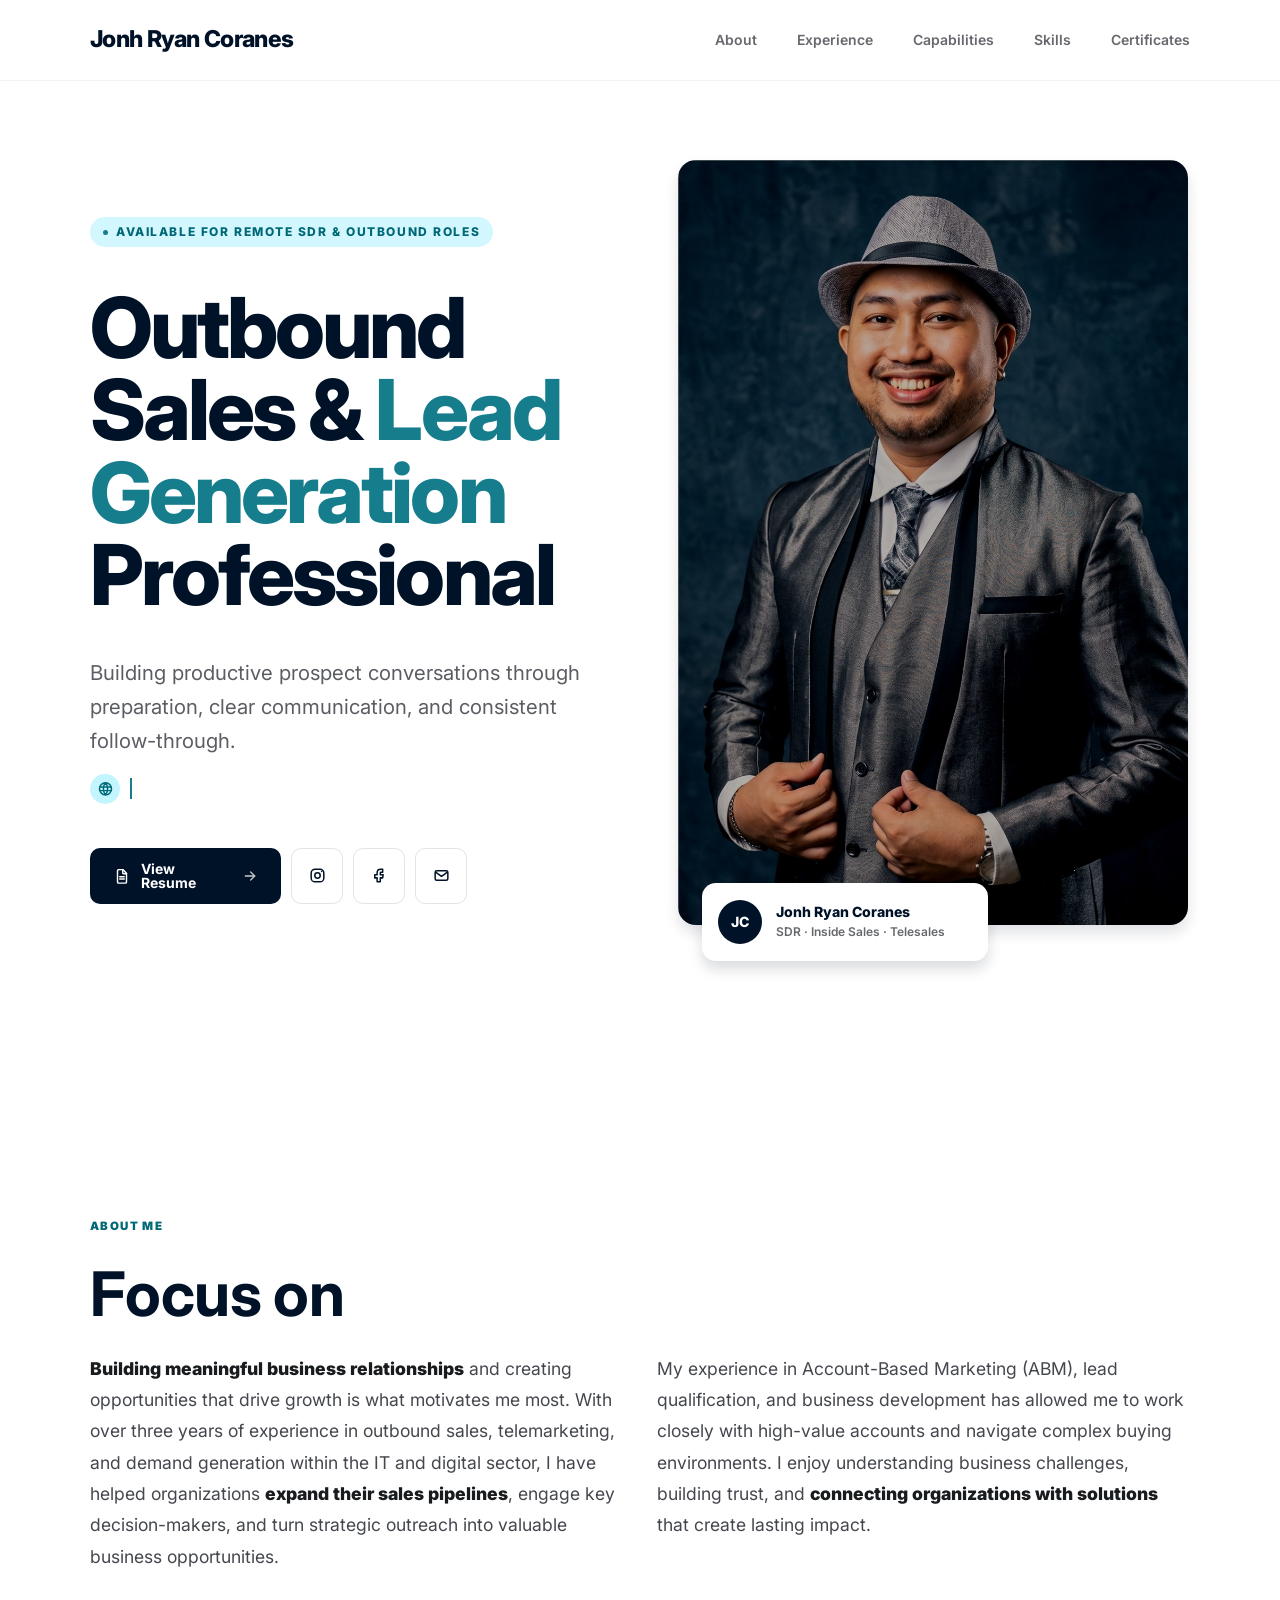
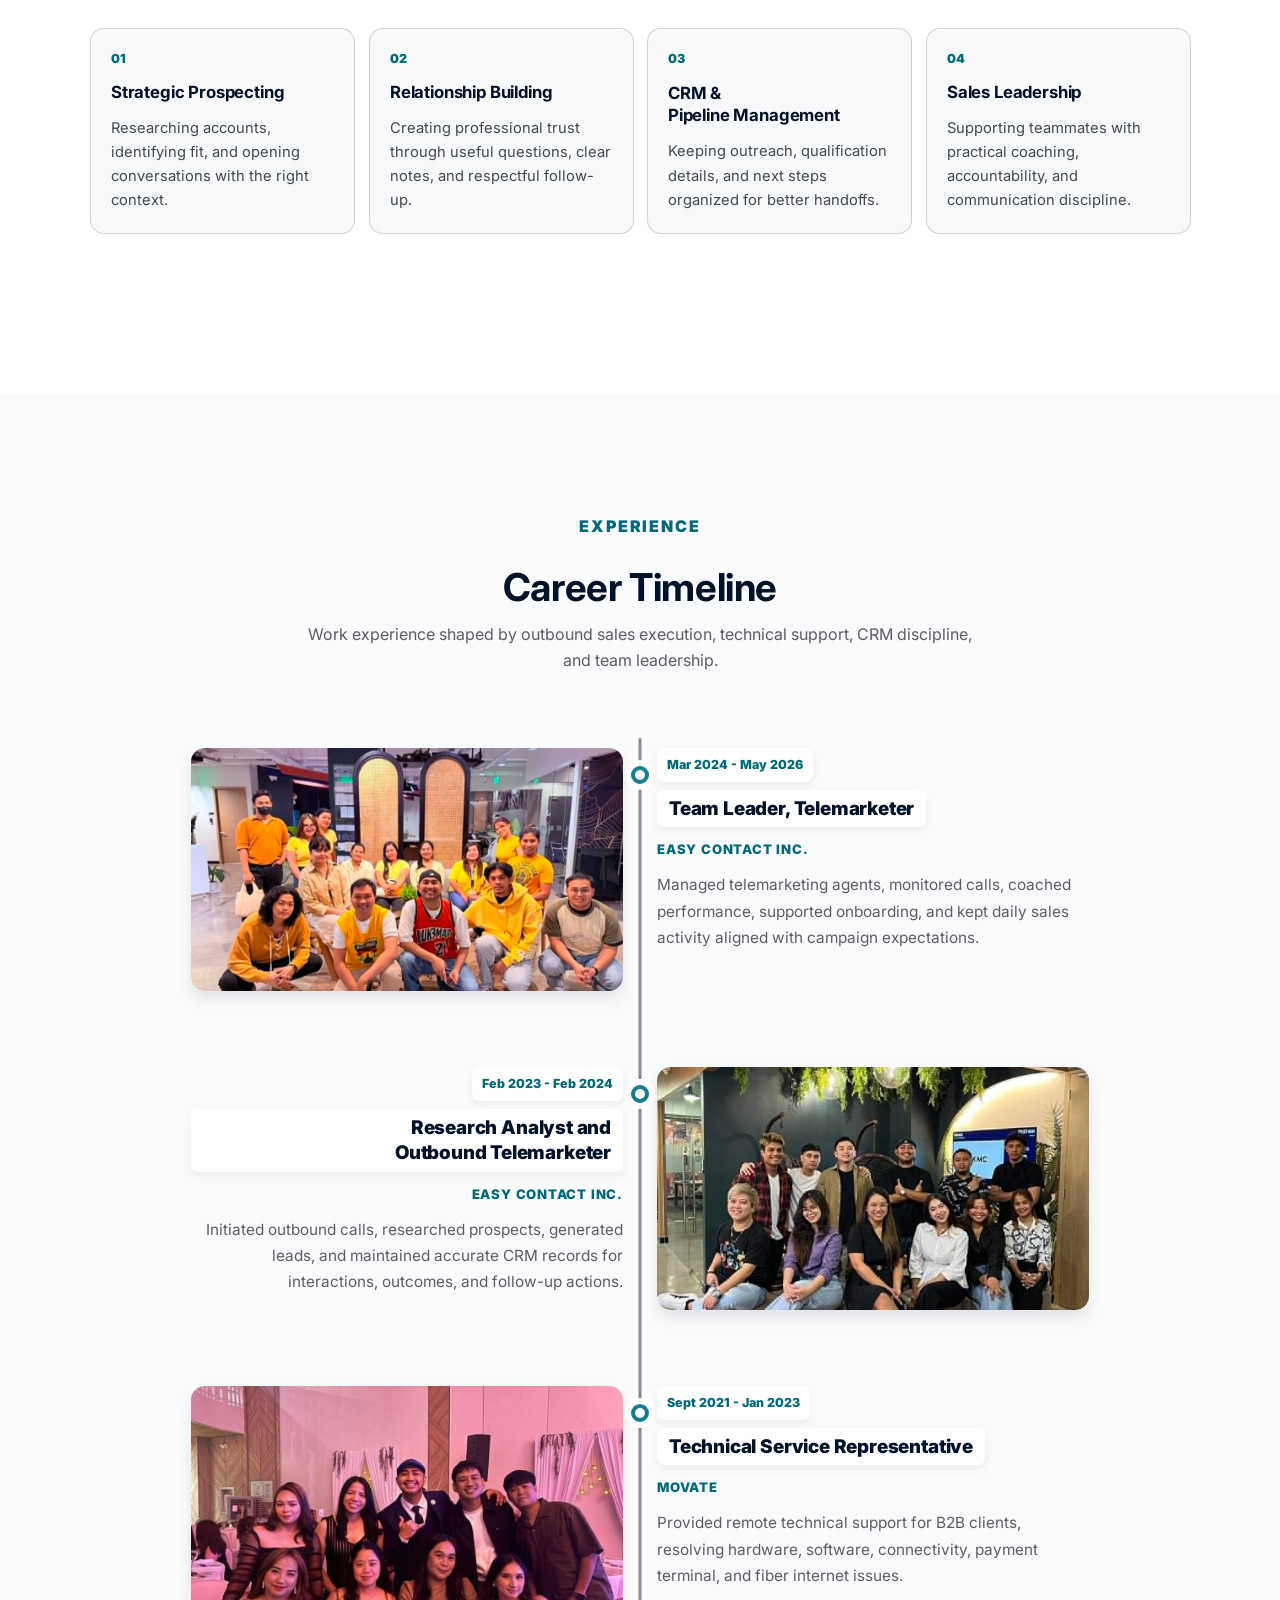
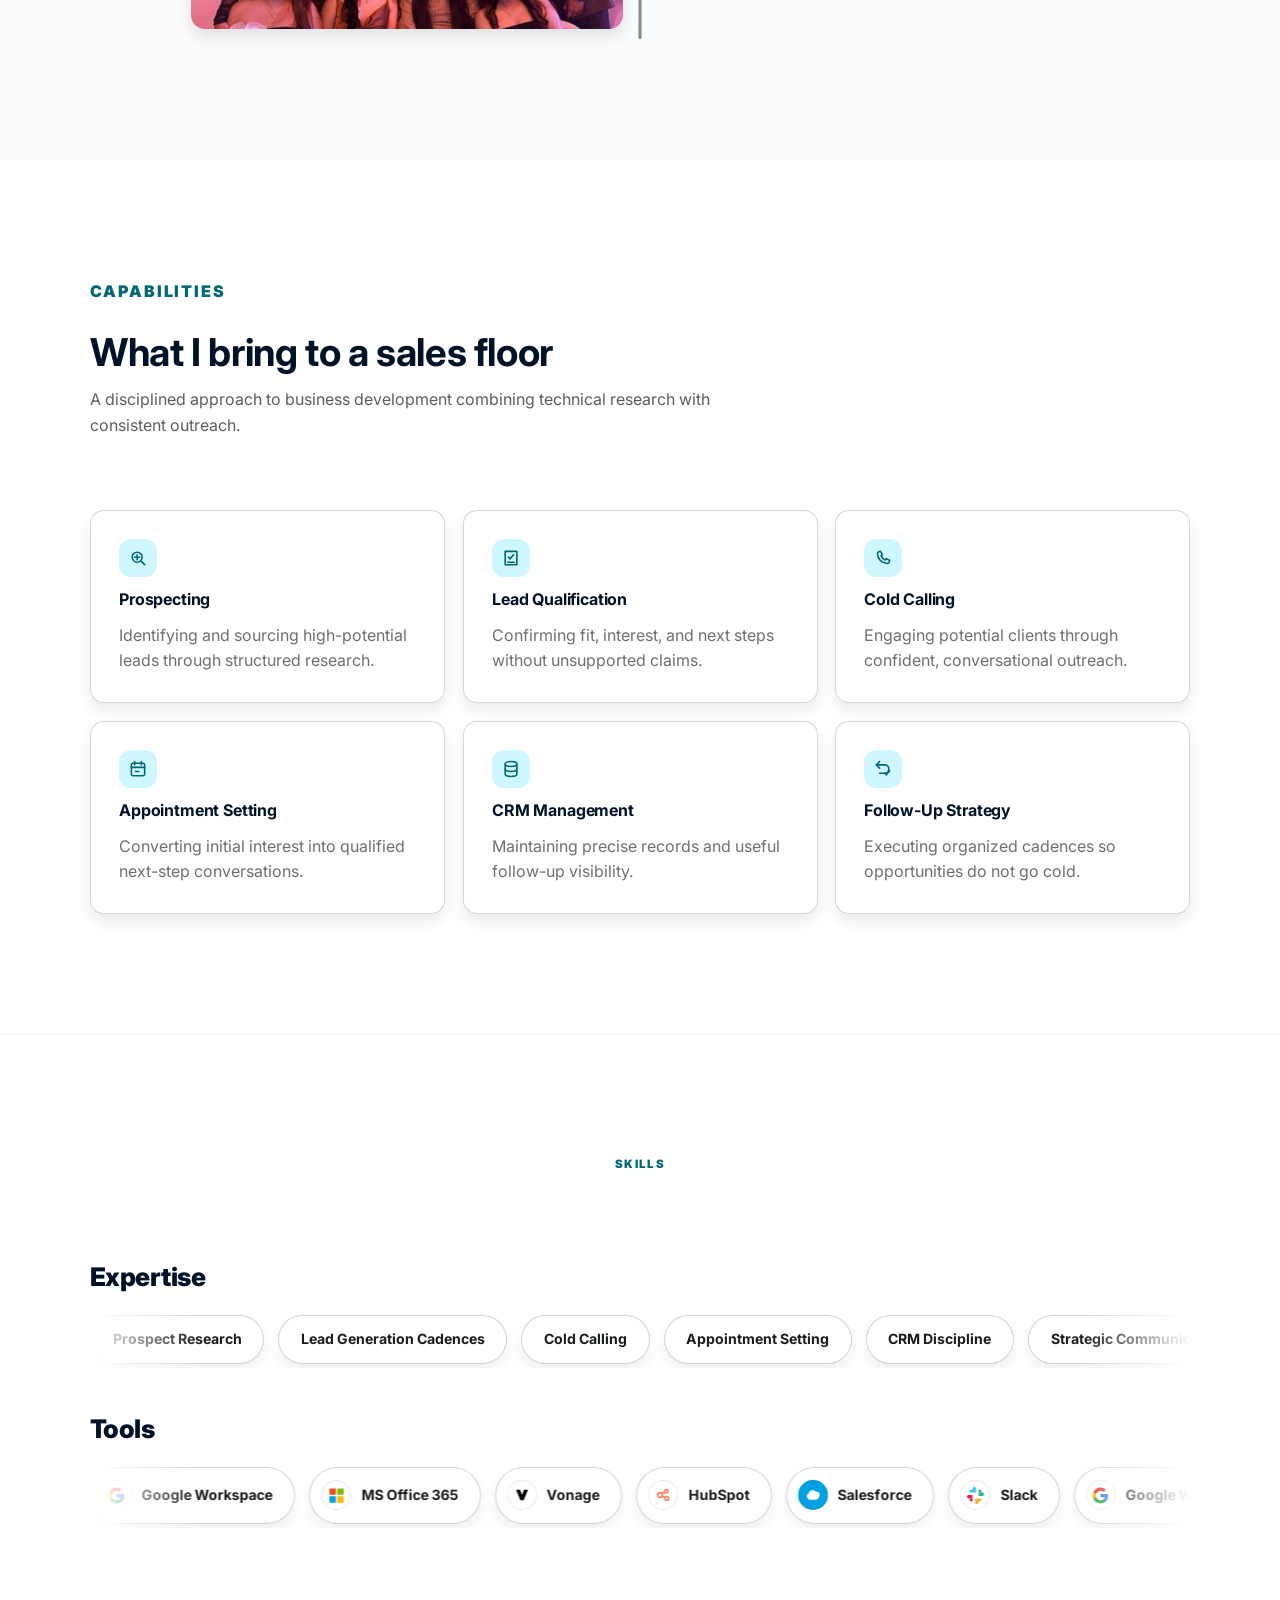
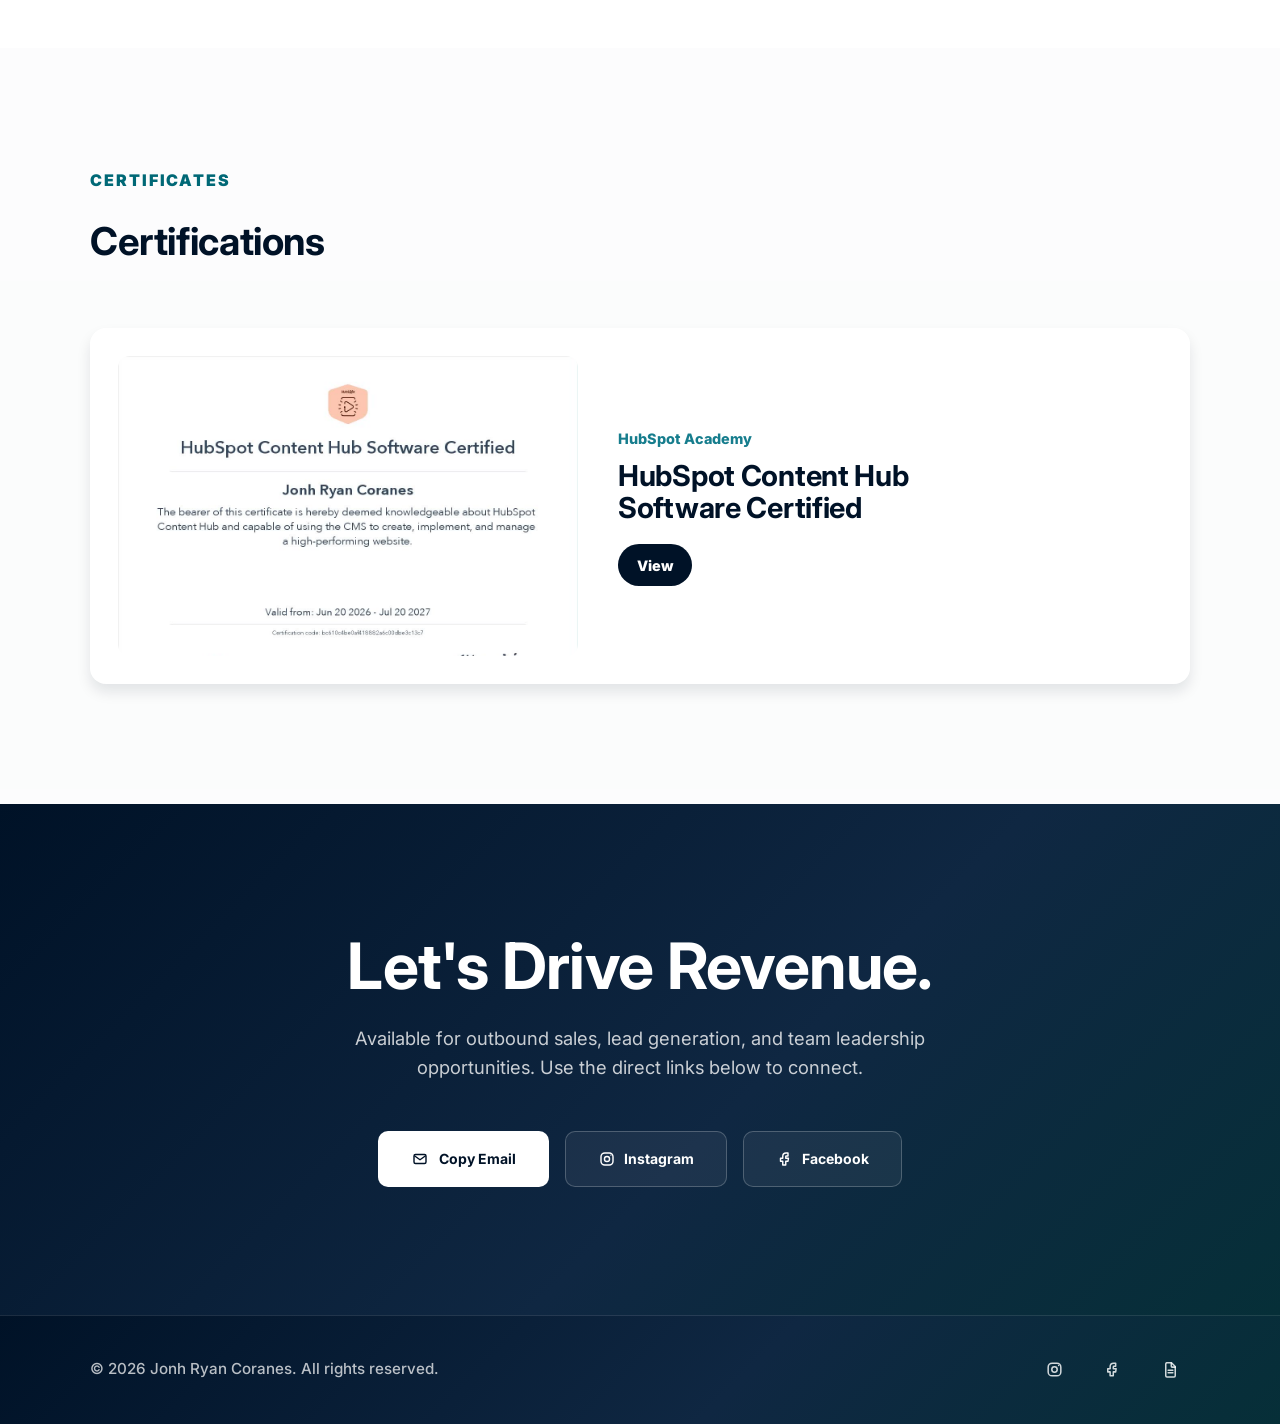
==== commit 19541f14: "Polish portfolio release layout" ====
--- a/index.html
+++ b/index.html
@@ -41,6 +41,7 @@
         <a href="#experience">Experience</a>
         <a href="#capabilities">Capabilities</a>
         <a href="#skills">Skills</a>
+        <a href="#certificates">Certificates</a>
       </div>
     </div>
   </nav>
@@ -67,22 +68,21 @@
               <span>View Resume</span>
               <svg class="button-arrow" viewBox="0 0 24 24" aria-hidden="true" focusable="false"><path d="M5 12h14"/><path d="m13 6 6 6-6 6"/></svg>
             </a>
-            <a class="button button-secondary hero-social-button" href="https://www.instagram.com/jonhryawesome/" target="_blank" rel="noopener noreferrer" aria-label="Open Instagram profile in a new tab">
+            <a class="button button-secondary hero-social-button hero-icon-button" href="https://www.instagram.com/jonhryawesome/" target="_blank" rel="noopener noreferrer" aria-label="Open Instagram profile in a new tab" title="Instagram">
               <svg class="button-icon" viewBox="0 0 24 24" aria-hidden="true" focusable="false"><rect x="4" y="4" width="16" height="16" rx="5"/><circle cx="12" cy="12" r="3.4"/><path d="M17.2 6.8h.01"/></svg>
-              <span>Instagram</span>
-              <svg class="button-arrow" viewBox="0 0 24 24" aria-hidden="true" focusable="false"><path d="M5 12h14"/><path d="m13 6 6 6-6 6"/></svg>
             </a>
-            <a class="button button-secondary hero-social-button" href="https://www.facebook.com/jonhrheyan.coranes" target="_blank" rel="noopener noreferrer" aria-label="Open Facebook profile in a new tab">
+            <a class="button button-secondary hero-social-button hero-icon-button" href="https://www.facebook.com/jonhrheyan.coranes" target="_blank" rel="noopener noreferrer" aria-label="Open Facebook profile in a new tab" title="Facebook">
               <svg class="button-icon" viewBox="0 0 24 24" aria-hidden="true" focusable="false"><path d="M14 8h2V4h-2.6C10.4 4 9 5.8 9 8.6V11H6v4h3v5h4v-5h3l.6-4H13V8.8c0-.6.3-.8 1-.8Z"/></svg>
-              <span>Facebook</span>
-              <svg class="button-arrow" viewBox="0 0 24 24" aria-hidden="true" focusable="false"><path d="M5 12h14"/><path d="m13 6 6 6-6 6"/></svg>
             </a>
+            <button class="button button-secondary hero-social-button hero-icon-button email-copy-button" type="button" data-copy-email="jonhryawesome@gmail.com" aria-label="Copy email address" title="Copy email">
+              <svg class="button-icon" viewBox="0 0 24 24" aria-hidden="true" focusable="false"><rect x="4" y="6" width="16" height="12" rx="2"/><path d="m5 8 7 5 7-5"/></svg>
+            </button>
           </div>
         </div>
         <figure class="portrait-frame" data-reveal>
           <div class="portrait-shell">
             <picture>
-              <source srcset="assets/img/profile-960.jpg 960w, assets/img/profile.png 1370w" sizes="(min-width: 1024px) 510px, (min-width: 768px) 42vw, calc(100vw - 40px)">
+              <source srcset="assets/img/profile-960.jpg 960w" sizes="(min-width: 1024px) 510px, (min-width: 768px) 42vw, calc(100vw - 40px)">
               <img src="assets/img/profile-960.jpg" width="960" height="1440" alt="Professional portrait of Jonh Ryan Coranes" loading="eager" decoding="async">
             </picture>
           </div>
@@ -196,20 +196,64 @@
 
     <section class="section section-x skills-section" id="skills" aria-labelledby="skills-title">
       <div class="site-container center">
-        <h2 id="skills-title" data-reveal>Expertise &amp; Toolkit</h2>
-        <div class="chip-list" data-reveal>
-          <span>CRM Updates</span>
-          <span>Strategic Communication</span>
-          <span>Prospect Research</span>
-          <span>Lead Generation Cadences</span>
-          <span>Technical Troubleshooting</span>
-          <span>Coaching &amp; Mentorship</span>
-          <span>English &amp; Tagalog</span>
-        </div>
-      </div>
-    </section>
-
-
+        <p class="section-kicker">Skills</p>
+        <h2 id="skills-title" data-reveal>Expertise &amp; Tools</h2>
+        <div class="skill-groups" data-reveal>
+          <div class="skill-group" aria-labelledby="expertise-title">
+            <h3 id="expertise-title">Expertise</h3>
+            <div class="skills-marquee" aria-label="Professional expertise">
+              <div class="skills-track">
+                <div class="chip-list">
+                  <span class="skill-pill">Prospect Research</span>
+                  <span class="skill-pill">Lead Generation Cadences</span>
+                  <span class="skill-pill">Cold Calling</span>
+                  <span class="skill-pill">Appointment Setting</span>
+                  <span class="skill-pill">CRM Discipline</span>
+                  <span class="skill-pill">Strategic Communication</span>
+                  <span class="skill-pill">Basic Troubleshooting</span>
+                  <span class="skill-pill">Coaching &amp; Mentorship</span>
+                  <span class="skill-pill">English &amp; Tagalog</span>
+                </div>
+                <div class="chip-list" aria-hidden="true">
+                  <span class="skill-pill">Prospect Research</span>
+                  <span class="skill-pill">Lead Generation Cadences</span>
+                  <span class="skill-pill">Cold Calling</span>
+                  <span class="skill-pill">Appointment Setting</span>
+                  <span class="skill-pill">CRM Discipline</span>
+                  <span class="skill-pill">Strategic Communication</span>
+                  <span class="skill-pill">Basic Troubleshooting</span>
+                  <span class="skill-pill">Coaching &amp; Mentorship</span>
+                  <span class="skill-pill">English &amp; Tagalog</span>
+                </div>
+              </div>
+            </div>
+          </div>
+          <div class="skill-group" aria-labelledby="tools-title">
+            <h3 id="tools-title">Tools</h3>
+            <div class="skills-marquee tools-marquee" aria-label="Sales and productivity tools">
+              <div class="skills-track tools-track">
+                <div class="chip-list">
+                  <span class="skill-pill tool-pill"><span class="skill-logo google-logo" aria-hidden="true"><svg viewBox="0 0 24 24" focusable="false"><path fill="#4285F4" d="M21.6 12.2c0-.7-.1-1.4-.2-2H12v3.9h5.4a4.6 4.6 0 0 1-2 3v2.5h3.2c1.9-1.7 3-4.2 3-7.4Z"/><path fill="#34A853" d="M12 22c2.7 0 5-.9 6.6-2.4l-3.2-2.5c-.9.6-2 .9-3.4.9-2.6 0-4.8-1.8-5.6-4.1H3.1v2.6A10 10 0 0 0 12 22Z"/><path fill="#FBBC05" d="M6.4 13.9a6 6 0 0 1 0-3.8V7.5H3.1a10 10 0 0 0 0 9Z"/><path fill="#EA4335" d="M12 6c1.5 0 2.8.5 3.8 1.5l2.9-2.9A9.7 9.7 0 0 0 12 2a10 10 0 0 0-8.9 5.5l3.3 2.6C7.2 7.8 9.4 6 12 6Z"/></svg></span>Google Workspace</span>
+                  <span class="skill-pill tool-pill"><span class="skill-logo microsoft-logo" aria-hidden="true"><svg viewBox="0 0 24 24" focusable="false"><path fill="#F25022" d="M3 3h8.2v8.2H3z"/><path fill="#7FBA00" d="M12.8 3H21v8.2h-8.2z"/><path fill="#00A4EF" d="M3 12.8h8.2V21H3z"/><path fill="#FFB900" d="M12.8 12.8H21V21h-8.2z"/></svg></span>MS Office 365</span>
+                  <span class="skill-pill tool-pill"><span class="skill-logo vonage-logo" aria-hidden="true"><svg viewBox="0 0 24 24" focusable="false"><path d="M4 5h5.4l2.6 7.1L14.6 5H20l-5.8 14h-4.4Z"/></svg></span>Vonage</span>
+                  <span class="skill-pill tool-pill"><span class="skill-logo hubspot-logo" aria-hidden="true"><svg viewBox="0 0 24 24" focusable="false"><circle cx="8" cy="12" r="3.2"/><circle cx="16.5" cy="7" r="2.2"/><circle cx="17" cy="16.5" r="2.5"/><path d="M10.6 10.2 14.8 8M10.8 13.5l4 2"/></svg></span>HubSpot</span>
+                  <span class="skill-pill tool-pill"><span class="skill-logo salesforce-logo" aria-hidden="true"><svg viewBox="0 0 24 24" focusable="false"><path d="M8.2 18.4a4.2 4.2 0 0 1-4-3.1A3.9 3.9 0 0 1 6 10a5.4 5.4 0 0 1 9.6-2.5 4.5 4.5 0 0 1 4.2 7.5 5 5 0 0 1-4.7 3.4Z"/></svg></span>Salesforce</span>
+                  <span class="skill-pill tool-pill"><span class="skill-logo slack-logo" aria-hidden="true"><svg viewBox="0 0 24 24" focusable="false"><path fill="#36C5F0" d="M8.3 3.2a2.1 2.1 0 0 1 4.2 0v4.9H8.3Z"/><path fill="#2EB67D" d="M20.8 8.3a2.1 2.1 0 0 1 0 4.2h-4.9V8.3Z"/><path fill="#ECB22E" d="M15.7 20.8a2.1 2.1 0 0 1-4.2 0v-4.9h4.2Z"/><path fill="#E01E5A" d="M3.2 15.7a2.1 2.1 0 0 1 0-4.2h4.9v4.2Z"/><path fill="#36C5F0" d="M8.3 8.3H5.1A2.1 2.1 0 1 1 8.3 5.1Z"/><path fill="#2EB67D" d="M15.7 8.3V5.1a2.1 2.1 0 1 1 3.2 3.2Z"/><path fill="#ECB22E" d="M15.7 15.7h3.2a2.1 2.1 0 1 1-3.2 3.2Z"/><path fill="#E01E5A" d="M8.3 15.7v3.2a2.1 2.1 0 1 1-3.2-3.2Z"/></svg></span>Slack</span>
+                </div>
+                <div class="chip-list" aria-hidden="true">
+                  <span class="skill-pill tool-pill"><span class="skill-logo google-logo" aria-hidden="true"><svg viewBox="0 0 24 24" focusable="false"><path fill="#4285F4" d="M21.6 12.2c0-.7-.1-1.4-.2-2H12v3.9h5.4a4.6 4.6 0 0 1-2 3v2.5h3.2c1.9-1.7 3-4.2 3-7.4Z"/><path fill="#34A853" d="M12 22c2.7 0 5-.9 6.6-2.4l-3.2-2.5c-.9.6-2 .9-3.4.9-2.6 0-4.8-1.8-5.6-4.1H3.1v2.6A10 10 0 0 0 12 22Z"/><path fill="#FBBC05" d="M6.4 13.9a6 6 0 0 1 0-3.8V7.5H3.1a10 10 0 0 0 0 9Z"/><path fill="#EA4335" d="M12 6c1.5 0 2.8.5 3.8 1.5l2.9-2.9A9.7 9.7 0 0 0 12 2a10 10 0 0 0-8.9 5.5l3.3 2.6C7.2 7.8 9.4 6 12 6Z"/></svg></span>Google Workspace</span>
+                  <span class="skill-pill tool-pill"><span class="skill-logo microsoft-logo" aria-hidden="true"><svg viewBox="0 0 24 24" focusable="false"><path fill="#F25022" d="M3 3h8.2v8.2H3z"/><path fill="#7FBA00" d="M12.8 3H21v8.2h-8.2z"/><path fill="#00A4EF" d="M3 12.8h8.2V21H3z"/><path fill="#FFB900" d="M12.8 12.8H21V21h-8.2z"/></svg></span>MS Office 365</span>
+                  <span class="skill-pill tool-pill"><span class="skill-logo vonage-logo" aria-hidden="true"><svg viewBox="0 0 24 24" focusable="false"><path d="M4 5h5.4l2.6 7.1L14.6 5H20l-5.8 14h-4.4Z"/></svg></span>Vonage</span>
+                  <span class="skill-pill tool-pill"><span class="skill-logo hubspot-logo" aria-hidden="true"><svg viewBox="0 0 24 24" focusable="false"><circle cx="8" cy="12" r="3.2"/><circle cx="16.5" cy="7" r="2.2"/><circle cx="17" cy="16.5" r="2.5"/><path d="M10.6 10.2 14.8 8M10.8 13.5l4 2"/></svg></span>HubSpot</span>
+                  <span class="skill-pill tool-pill"><span class="skill-logo salesforce-logo" aria-hidden="true"><svg viewBox="0 0 24 24" focusable="false"><path d="M8.2 18.4a4.2 4.2 0 0 1-4-3.1A3.9 3.9 0 0 1 6 10a5.4 5.4 0 0 1 9.6-2.5 4.5 4.5 0 0 1 4.2 7.5 5 5 0 0 1-4.7 3.4Z"/></svg></span>Salesforce</span>
+                  <span class="skill-pill tool-pill"><span class="skill-logo slack-logo" aria-hidden="true"><svg viewBox="0 0 24 24" focusable="false"><path fill="#36C5F0" d="M8.3 3.2a2.1 2.1 0 0 1 4.2 0v4.9H8.3Z"/><path fill="#2EB67D" d="M20.8 8.3a2.1 2.1 0 0 1 0 4.2h-4.9V8.3Z"/><path fill="#ECB22E" d="M15.7 20.8a2.1 2.1 0 0 1-4.2 0v-4.9h4.2Z"/><path fill="#E01E5A" d="M3.2 15.7a2.1 2.1 0 0 1 0-4.2h4.9v4.2Z"/><path fill="#36C5F0" d="M8.3 8.3H5.1A2.1 2.1 0 1 1 8.3 5.1Z"/><path fill="#2EB67D" d="M15.7 8.3V5.1a2.1 2.1 0 1 1 3.2 3.2Z"/><path fill="#ECB22E" d="M15.7 15.7h3.2a2.1 2.1 0 1 1-3.2 3.2Z"/><path fill="#E01E5A" d="M8.3 15.7v3.2a2.1 2.1 0 1 1-3.2-3.2Z"/></svg></span>Slack</span>
+                </div>
+              </div>
+            </div>
+          </div>
+        </div>
+      </div>
+    </section>
     <section class="section section-x certificates-section" id="certificates" aria-labelledby="certificates-title">
       <div class="site-container">
         <div class="section-heading" data-reveal>
@@ -235,12 +279,21 @@
     </section>
     <section class="final-cta section-x" id="contact" aria-labelledby="contact-title">
       <div class="site-container center" data-reveal>
-        <h2 id="contact-title">Let's build your pipeline.</h2>
+        <h2 id="contact-title">Let's Drive Revenue.</h2>
         <p>Available for outbound sales, lead generation, and team leadership opportunities. Use the direct links below to connect.</p>
         <div class="contact-actions">
-          <a class="button button-primary" href="mailto:jonh.ryan.coranes@example.com">Email Me</a>
-          <a class="button button-secondary" href="https://www.linkedin.com/" target="_blank" rel="noopener noreferrer">LinkedIn Profile</a>
-          <a class="button button-ghost" href="assets/resume/jonh-ryan-coranes-resume.pdf" download>Download Resume</a>
+          <button class="button button-primary hero-social-button email-copy-button" type="button" data-copy-email="jonhryawesome@gmail.com" aria-label="Copy email address">
+            <svg class="button-icon" viewBox="0 0 24 24" aria-hidden="true" focusable="false"><rect x="4" y="6" width="16" height="12" rx="2"/><path d="m5 8 7 5 7-5"/></svg>
+            <span data-copy-email-label>Copy Email</span>
+          </button>
+          <a class="button button-secondary hero-social-button" href="https://www.instagram.com/jonhryawesome/" target="_blank" rel="noopener noreferrer" aria-label="Open Instagram profile in a new tab">
+            <svg class="button-icon" viewBox="0 0 24 24" aria-hidden="true" focusable="false"><rect x="4" y="4" width="16" height="16" rx="5"/><circle cx="12" cy="12" r="3.4"/><path d="M17.2 6.8h.01"/></svg>
+            <span>Instagram</span>
+          </a>
+          <a class="button button-secondary hero-social-button" href="https://www.facebook.com/jonhrheyan.coranes" target="_blank" rel="noopener noreferrer" aria-label="Open Facebook profile in a new tab">
+            <svg class="button-icon" viewBox="0 0 24 24" aria-hidden="true" focusable="false"><path d="M14 8h2V4h-2.6C10.4 4 9 5.8 9 8.6V11H6v4h3v5h4v-5h3l.6-4H13V8.8c0-.6.3-.8 1-.8Z"/></svg>
+            <span>Facebook</span>
+          </a>
         </div>
       </div>
     </section>
@@ -248,12 +301,18 @@
 
   <footer class="site-footer section-x">
     <div class="site-container footer-inner">
-      <strong>Jonh Ryan Coranes</strong>
-      <p>� 2026. Static portfolio baseline.</p>
-      <div>
-        <a href="https://www.linkedin.com/" target="_blank" rel="noopener noreferrer">LinkedIn</a>
-        <a href="assets/resume/jonh-ryan-coranes-resume.pdf" download>Resume</a>
-      </div>
+      <p class="footer-rights">&copy; 2026 Jonh Ryan Coranes. All rights reserved.</p>
+      <nav class="footer-link-tree" aria-label="Social links">
+        <a class="footer-icon-link" href="https://www.instagram.com/jonhryawesome/" target="_blank" rel="noopener noreferrer" aria-label="Instagram">
+          <svg viewBox="0 0 24 24" aria-hidden="true" focusable="false"><rect x="4" y="4" width="16" height="16" rx="5"/><circle cx="12" cy="12" r="3.4"/><path d="M17.2 6.8h.01"/></svg>
+        </a>
+        <a class="footer-icon-link" href="https://www.facebook.com/jonhrheyan.coranes" target="_blank" rel="noopener noreferrer" aria-label="Facebook">
+          <svg viewBox="0 0 24 24" aria-hidden="true" focusable="false"><path d="M14 8h2V4h-2.6C10.4 4 9 5.8 9 8.6V11H6v4h3v5h4v-5h3l.6-4H13V8.8c0-.6.3-.8 1-.8Z"/></svg>
+        </a>
+        <a class="footer-icon-link" href="assets/resume/jonh-ryan-coranes-resume.pdf" target="_blank" rel="noopener noreferrer" aria-label="Resume">
+          <svg viewBox="0 0 24 24" aria-hidden="true" focusable="false"><path d="M7 3.5h6.2L18 8.3V20a1.5 1.5 0 0 1-1.5 1.5h-9A1.5 1.5 0 0 1 6 20V5a1.5 1.5 0 0 1 1.5-1.5Z"/><path d="M13 3.8V8a1 1 0 0 0 1 1h4"/><path d="M9 13h6M9 16h6"/></svg>
+        </a>
+      </nav>
     </div>
   </footer>
 
--- a/assets/css/style.css
+++ b/assets/css/style.css
@@ -195,9 +195,12 @@
   min-height: 44px;
   border-radius: 999px;
   border: 1px solid transparent;
+  font: inherit;
   font-size: 0.875rem;
   font-weight: 700;
   line-height: 1;
+  cursor: pointer;
+  appearance: none;
   transition: background-color 180ms cubic-bezier(0.16, 1, 0.3, 1), color 180ms cubic-bezier(0.16, 1, 0.3, 1), opacity 180ms cubic-bezier(0.16, 1, 0.3, 1), transform 180ms cubic-bezier(0.16, 1, 0.3, 1);
 }
 
@@ -266,32 +269,32 @@
   max-width: 100%;
   margin-top: -24px;
   color: color-mix(in srgb, var(--on-surface-variant) 84%, transparent);
-  font-size: 0.82rem;
-  font-weight: 500;
+  font-size: 0.94rem;
+  font-weight: 700;
   line-height: 1.4;
 }
 
 .hero-meta-icon {
   display: inline-flex;
-  width: 24px;
-  height: 24px;
-  flex: 0 0 24px;
+  width: 30px;
+  height: 30px;
+  flex: 0 0 30px;
   align-items: center;
   justify-content: center;
-  margin-right: 9px;
+  margin-right: 10px;
   border-radius: 999px;
   background: color-mix(in srgb, var(--secondary-container) 58%, #fff);
   color: var(--secondary-system);
 }
 
 .hero-meta-icon svg {
-  width: 15px;
-  height: 15px;
+  width: 17px;
+  height: 17px;
   fill: none;
   stroke: currentColor;
   stroke-linecap: round;
   stroke-linejoin: round;
-  stroke-width: 1.8;
+  stroke-width: 2.1;
 }
 
 .hero-meta-text {
@@ -305,7 +308,7 @@
   overflow: hidden;
   width: 0;
   border-right: 2px solid var(--secondary);
-  animation: meta-type 1500ms steps(40, end) 420ms forwards, meta-caret 850ms step-end 420ms 3;
+  animation: meta-type-loop 5.6s steps(40, end) 420ms infinite, meta-caret 850ms step-end 420ms infinite;
 }
 
 .hero-actions,
@@ -331,6 +334,17 @@
   min-height: 52px;
   border-radius: 10px;
   padding-inline: 1.15rem;
+}
+.hero-icon-button {
+  width: 52px;
+  min-width: 52px;
+  padding-inline: 0;
+}
+
+.hero-icon-button .button-icon {
+  width: 19px;
+  height: 19px;
+  flex-basis: 19px;
 }
 
 .button-icon,
@@ -367,6 +381,11 @@
 
 .button-primary {
   background: var(--primary);
+  color: #fff;
+}
+
+.email-copy-button.is-copied {
+  background: var(--secondary-system);
   color: #fff;
 }
 
@@ -904,17 +923,9 @@
   transform: perspective(900px) translate3d(0, calc(var(--card-float-y) + var(--card-hover-y)), 0) rotateX(var(--card-rotate-x)) rotateY(var(--card-rotate-y)) scale(var(--card-scale));
   transform-style: preserve-3d;
   backface-visibility: hidden;
-  transition: border-color 240ms cubic-bezier(0.16, 1, 0.3, 1), box-shadow 240ms cubic-bezier(0.16, 1, 0.3, 1), transform 240ms cubic-bezier(0.16, 1, 0.3, 1);
-}
-
-/* Hover composes with the idle float instead of fighting it. */
-.capability-card:hover,
-.capability-card:focus-within {
-  --card-hover-y: -8px;
-  --card-scale: 1.035;
-  border-color: color-mix(in srgb, var(--secondary-system) 34%, var(--outline-variant));
-  box-shadow: 0 18px 28px rgba(0, 18, 39, 0.18);
-}
+  transition: border-color 320ms cubic-bezier(0.16, 1, 0.3, 1), box-shadow 320ms cubic-bezier(0.16, 1, 0.3, 1), transform 320ms cubic-bezier(0.16, 1, 0.3, 1);
+}
+
 
 .capability-icon {
   display: inline-flex;
@@ -991,26 +1002,144 @@
 }
 
 .skills-section h2 {
-  margin-bottom: 48px;
+  margin-bottom: 42px;
+}
+.skill-groups {
+  display: grid;
+  gap: clamp(28px, 5vw, 44px);
+}
+
+.skill-group {
+  display: grid;
+  gap: 16px;
+}
+
+.skill-group h3 {
+  margin: 0;
+  color: var(--primary);
+  font-size: clamp(1.25rem, 2.4vw, 1.6rem);
+  font-weight: 850;
+  letter-spacing: -0.02em;
+  text-align: left;
+}
+
+.skills-marquee {
+  position: relative;
+  overflow: hidden;
+  width: 100%;
+  -webkit-mask-image: linear-gradient(90deg, transparent 0%, #000 10%, #000 90%, transparent 100%);
+  mask-image: linear-gradient(90deg, transparent 0%, #000 10%, #000 90%, transparent 100%);
+}
+
+.skills-track {
+  display: flex;
+  width: max-content;
+  gap: 14px;
+  animation: skills-marquee 28s linear infinite;
+  will-change: transform;
+}
+
+.skills-marquee:hover .skills-track,
+.skills-marquee:focus-within .skills-track {
+  animation-play-state: paused;
 }
 
 .chip-list {
   display: flex;
-  flex-wrap: wrap;
+  flex: 0 0 auto;
+  gap: 14px;
+  padding: 4px 0;
+}
+
+.skill-pill {
+  display: inline-flex;
+  min-height: 44px;
+  align-items: center;
+  gap: 10px;
+  border: 1px solid color-mix(in srgb, var(--outline-variant) 76%, transparent);
+  border-radius: 999px;
+  background: var(--surface);
+  color: var(--on-surface);
+  padding: 0.78rem 1.35rem;
+  font-size: 0.88rem;
+  font-weight: 700;
+  white-space: nowrap;
+  box-shadow: 0 8px 14px rgba(0, 18, 39, 0.06);
+  transition: border-color 180ms cubic-bezier(0.16, 1, 0.3, 1), box-shadow 180ms cubic-bezier(0.16, 1, 0.3, 1), transform 180ms cubic-bezier(0.16, 1, 0.3, 1);
+}
+
+.skill-pill:hover {
+  border-color: color-mix(in srgb, var(--secondary-system) 36%, var(--outline-variant));
+  box-shadow: 0 10px 18px rgba(0, 18, 39, 0.1);
+  transform: translateY(-2px);
+}
+
+.tool-pill {
+  padding-left: 0.68rem;
+}
+
+.skill-logo {
+  display: inline-flex;
+  width: 30px;
+  min-width: 30px;
+  height: 30px;
+  align-items: center;
   justify-content: center;
-  gap: 14px;
-}
-
-.chip-list span {
-  border: 1px solid rgba(0, 0, 0, 0.06);
+  border: 1px solid rgba(0, 18, 39, 0.08);
   border-radius: 999px;
-  background: var(--surface-dim);
-  color: var(--on-surface);
-  padding: 0.82rem 1.5rem;
-  font-size: 0.88rem;
-  font-weight: 600;
-}
-
+  background: #fff;
+  color: var(--secondary-system);
+}
+
+.skill-logo svg {
+  width: 18px;
+  height: 18px;
+  fill: currentColor;
+  stroke: none;
+}
+
+.google-logo svg,
+.microsoft-logo svg,
+.slack-logo svg {
+  width: 19px;
+  height: 19px;
+}
+
+.vonage-logo {
+  color: #000;
+}
+
+.hubspot-logo {
+  color: #ff7a59;
+}
+
+.hubspot-logo svg {
+  fill: none;
+  stroke: currentColor;
+  stroke-width: 2.1;
+  stroke-linecap: round;
+  stroke-linejoin: round;
+}
+
+.salesforce-logo {
+  background: #00a1e0;
+  color: #fff;
+}
+
+.tools-track {
+  animation-duration: 24s;
+  animation-direction: reverse;
+}
+
+@keyframes skills-marquee {
+  from {
+    transform: translate3d(0, 0, 0);
+  }
+
+  to {
+    transform: translate3d(calc(-50% - 7px), 0, 0);
+  }
+}
 .certificates-section {
   background: color-mix(in srgb, var(--surface-dim) 28%, transparent);
 }
@@ -1139,11 +1268,12 @@
 .final-cta {
   padding-top: 128px;
   padding-bottom: 128px;
-  background: var(--surface);
+  background: linear-gradient(135deg, #001227 0%, #0F2742 58%, #062F38 100%);
 }
 
 .final-cta h2 {
   margin-bottom: 24px;
+  color: #fff;
   font-size: clamp(2.4rem, 5vw, 4.3rem);
   line-height: 1.05;
 }
@@ -1151,7 +1281,7 @@
 .final-cta p {
   width: min(100%, 36rem);
   margin: 0 auto 48px;
-  color: var(--on-surface-variant);
+  color: rgba(255, 255, 255, 0.78);
   font-size: 1.15rem;
 }
 
@@ -1159,40 +1289,81 @@
   justify-content: center;
   padding-top: 0;
 }
+.final-cta .button-primary {
+  background: #fff;
+  color: var(--primary);
+}
+
+.final-cta .button-primary:hover,
+.final-cta .button-primary:focus-visible {
+  color: var(--primary);
+  opacity: 0.92;
+}
+
+.final-cta .button-secondary {
+  border-color: rgba(255, 255, 255, 0.22);
+  color: #fff;
+  background: rgba(255, 255, 255, 0.06);
+}
+
+.final-cta .button-secondary:hover,
+.final-cta .button-secondary:focus-visible {
+  background: rgba(255, 255, 255, 0.12);
+}
 
 .site-footer {
-  padding-top: 48px;
-  padding-bottom: 48px;
-  border-top: 1px solid rgba(0, 0, 0, 0.05);
+  padding-top: 34px;
+  padding-bottom: 34px;
+  border-top: 1px solid rgba(255, 255, 255, 0.1);
+  background: linear-gradient(135deg, #001227 0%, #0F2742 58%, #062F38 100%);
 }
 
 .footer-inner {
   display: flex;
-  flex-direction: column;
   align-items: center;
   justify-content: space-between;
-  gap: 24px;
-  text-align: center;
-}
-
-.footer-inner strong {
-  color: var(--primary);
-  font-weight: 800;
-  letter-spacing: -0.02em;
-}
-
-.footer-inner p,
-.footer-inner a {
-  color: color-mix(in srgb, var(--on-surface-variant) 62%, transparent);
-  font-size: 0.7rem;
-  font-weight: 800;
-  letter-spacing: 0.12em;
-  text-transform: uppercase;
-}
-
-.footer-inner div {
+  gap: clamp(18px, 4vw, 34px);
+}
+
+.footer-rights {
+  margin: 0;
+  color: rgba(255, 255, 255, 0.72);
+  font-size: 0.95rem;
+  font-weight: 500;
+}
+
+.footer-link-tree {
   display: flex;
-  gap: 32px;
+  align-items: center;
+  justify-content: flex-end;
+  gap: 18px;
+}
+
+.footer-icon-link {
+  display: inline-flex;
+  align-items: center;
+  justify-content: center;
+  width: 40px;
+  height: 40px;
+  color: rgba(255, 255, 255, 0.82);
+  border-radius: 12px;
+  transition: transform 180ms ease, color 180ms ease;
+}
+
+.footer-icon-link svg {
+  width: 19px;
+  height: 19px;
+  fill: none;
+  stroke: currentColor;
+  stroke-width: 1.9;
+  stroke-linecap: round;
+  stroke-linejoin: round;
+}
+
+.footer-icon-link:hover,
+.footer-icon-link:focus-visible {
+  color: var(--secondary-container);
+  transform: translateY(-2px);
 }
 
 [data-reveal] {
@@ -1211,13 +1382,62 @@
   transform: translateY(0);
 }
 
-@keyframes meta-type {
-  from {
+
+.js .expertise-brand-grid article {
+  opacity: 0;
+  transform: translate3d(-34px, 12px, 0) scale(0.96);
+}
+
+.js .expertise-brand-grid.is-visible article {
+  animation: expertise-card-pop 2s cubic-bezier(0.16, 1, 0.3, 1) both;
+}
+
+.js .expertise-brand-grid.is-visible article:nth-child(2) {
+  animation-delay: 180ms;
+}
+
+.js .expertise-brand-grid.is-visible article:nth-child(3) {
+  animation-delay: 360ms;
+}
+
+.js .expertise-brand-grid.is-visible article:nth-child(4) {
+  animation-delay: 540ms;
+}
+
+@keyframes expertise-card-pop {
+  0% {
+    opacity: 0;
+    transform: translate3d(-34px, 12px, 0) scale(0.96);
+    box-shadow: 0 0 0 rgba(0, 18, 39, 0);
+  }
+
+  70% {
+    opacity: 1;
+    transform: translate3d(4px, 0, 0) scale(1.01);
+    box-shadow: 0 10px 18px rgba(0, 18, 39, 0.08);
+  }
+
+  100% {
+    opacity: 1;
+    transform: translate3d(0, 0, 0) scale(1);
+    box-shadow: 0 0 0 rgba(0, 18, 39, 0);
+  }
+}
+
+@keyframes meta-type-loop {
+  0%,
+  8% {
     width: 0;
   }
 
-  to {
+  38%,
+  62% {
     width: min(36ch, calc(100vw - 96px));
+  }
+
+  92%,
+  100% {
+    width: 0;
   }
 }
 
@@ -1259,10 +1479,6 @@
 
 .capability-grid {
     grid-template-columns: repeat(3, minmax(0, 1fr));
-  }
-.footer-inner {
-    flex-direction: row;
-    text-align: left;
   }
 }
 
@@ -1386,6 +1602,16 @@
   .contact-actions {
     flex-direction: column;
     align-items: stretch;
+  }
+
+  .footer-inner {
+    flex-direction: column;
+    justify-content: center;
+    text-align: center;
+  }
+
+  .footer-link-tree {
+    justify-content: center;
   }
 
   .button {
@@ -1423,9 +1649,14 @@
   .js [data-reveal],
   .js .timeline-item[data-timeline-reveal] .timeline-visual,
   .js .timeline-item[data-timeline-reveal] .timeline-card,
-  .js .timeline-item[data-timeline-reveal] .timeline-node {
+  .js .timeline-item[data-timeline-reveal] .timeline-node,
+  .js .expertise-brand-grid article {
     opacity: 1;
     transform: none;
+  }
+
+  .js .expertise-brand-grid.is-visible article {
+    animation: none;
   }
 
   .js .hero-meta-text {
@@ -1434,7 +1665,24 @@
     animation: none;
   }
 
-  .portrait-shell,
+  .skills-track {
+    width: 100%;
+    flex-wrap: wrap;
+    justify-content: center;
+    animation: none;
+  }
+
+  .skills-marquee {
+    overflow: visible;
+    -webkit-mask-image: none;
+    mask-image: none;
+  }
+
+  .skills-marquee .chip-list[aria-hidden="true"] {
+    display: none;
+  }
+
+.portrait-shell,
   .portrait-shell img,
   .timeline-visual,
   .timeline-visual img,
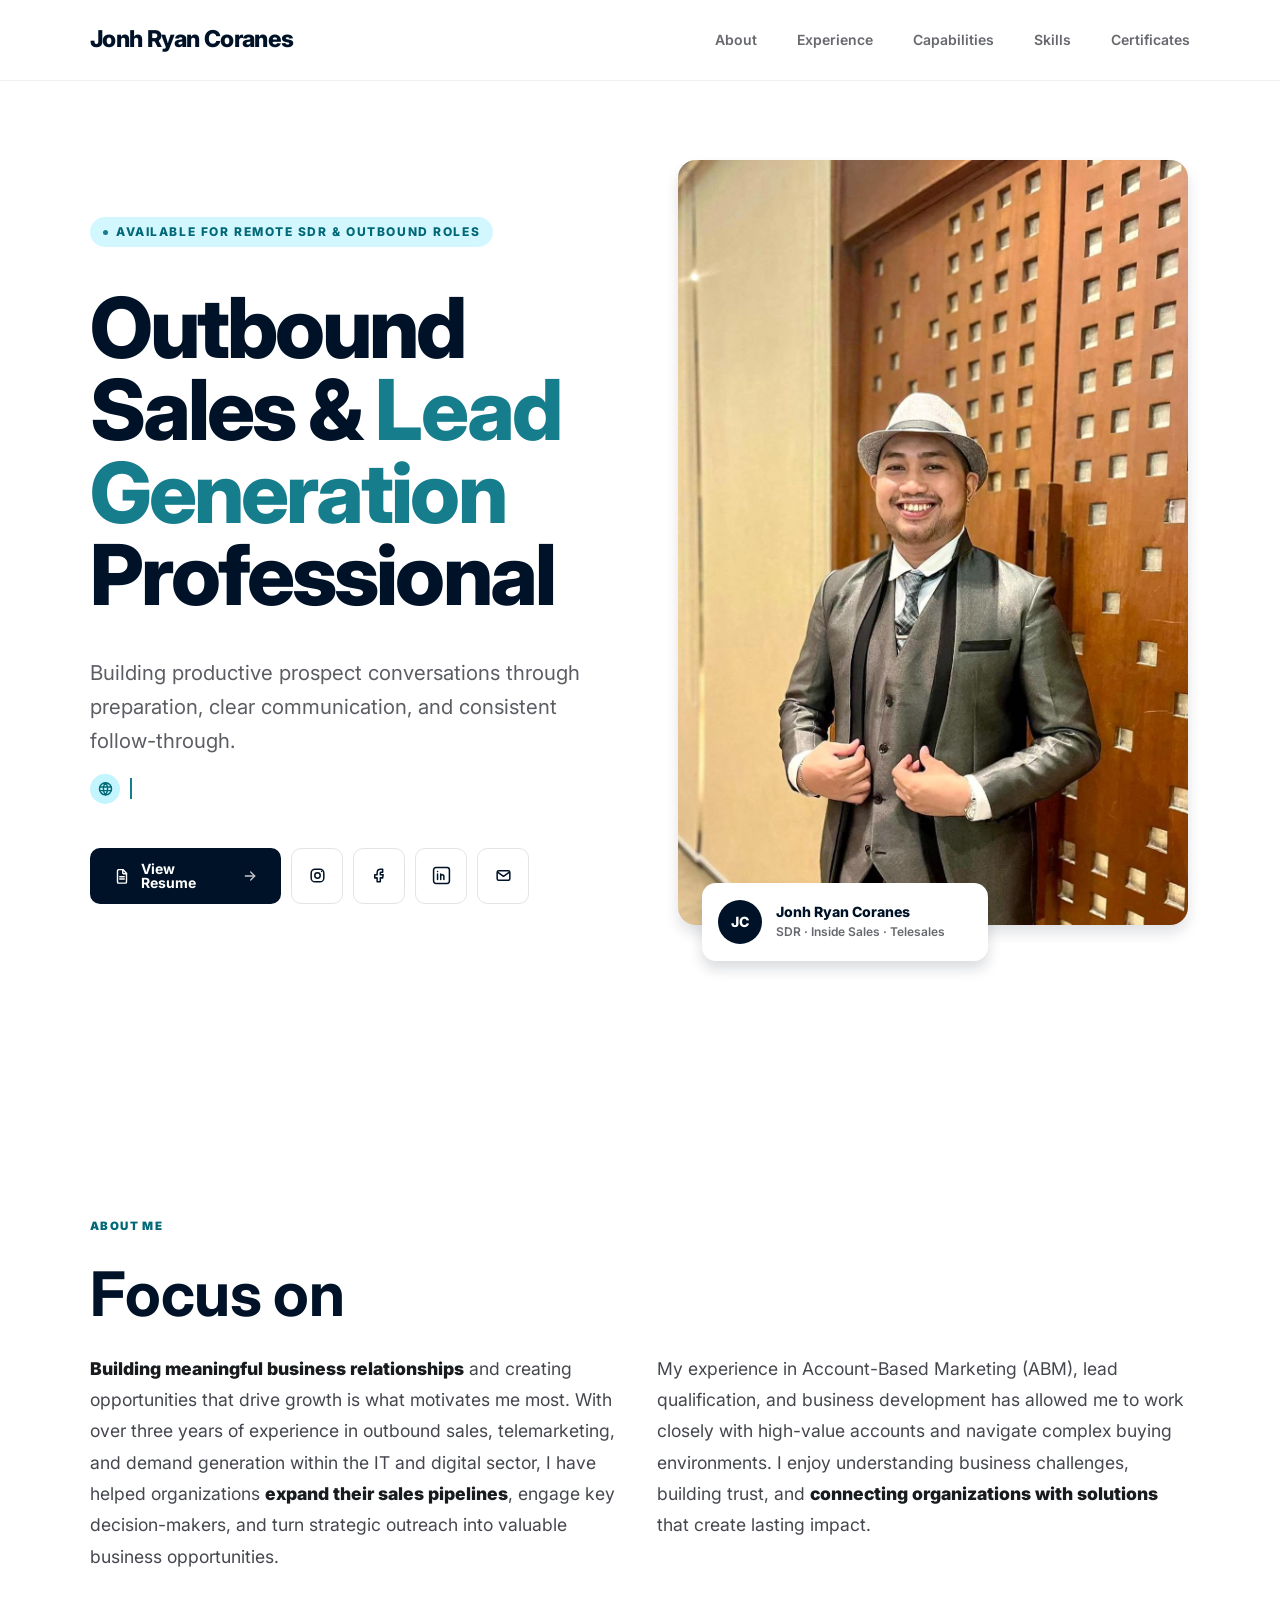
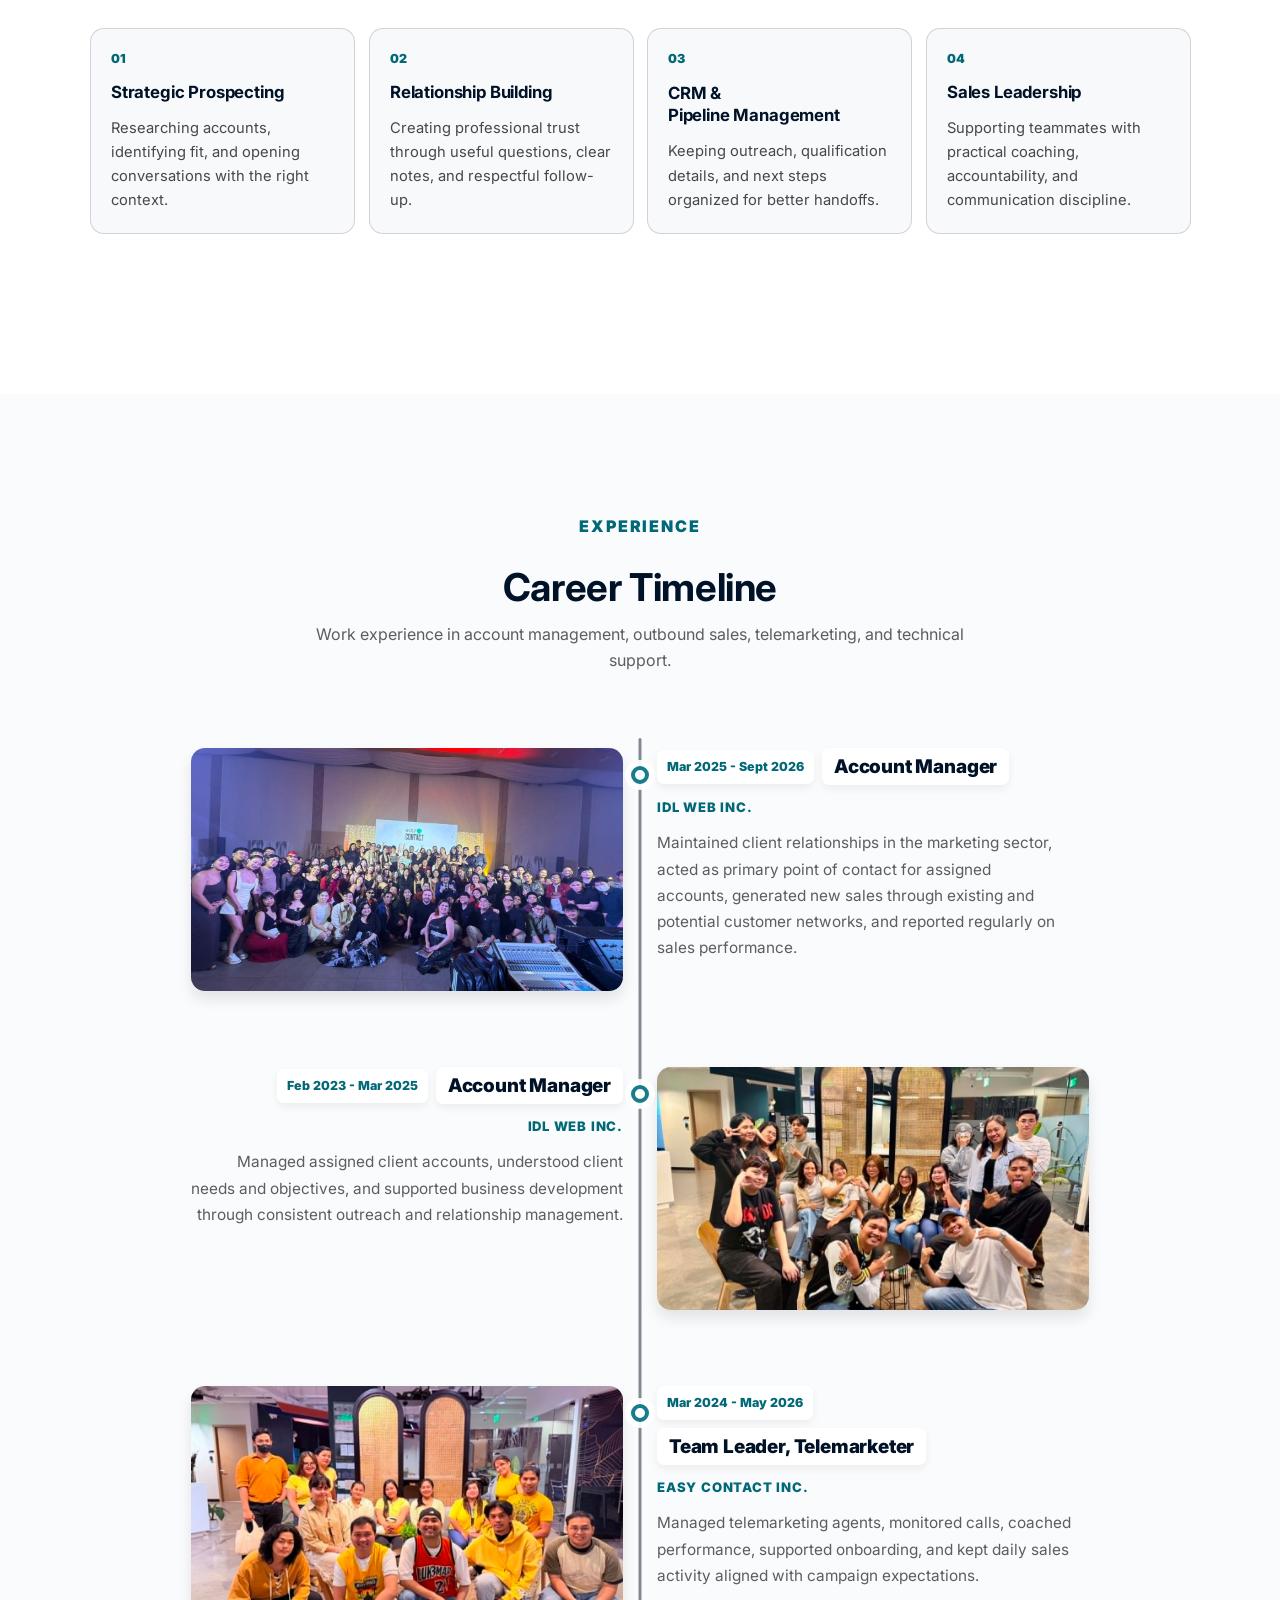
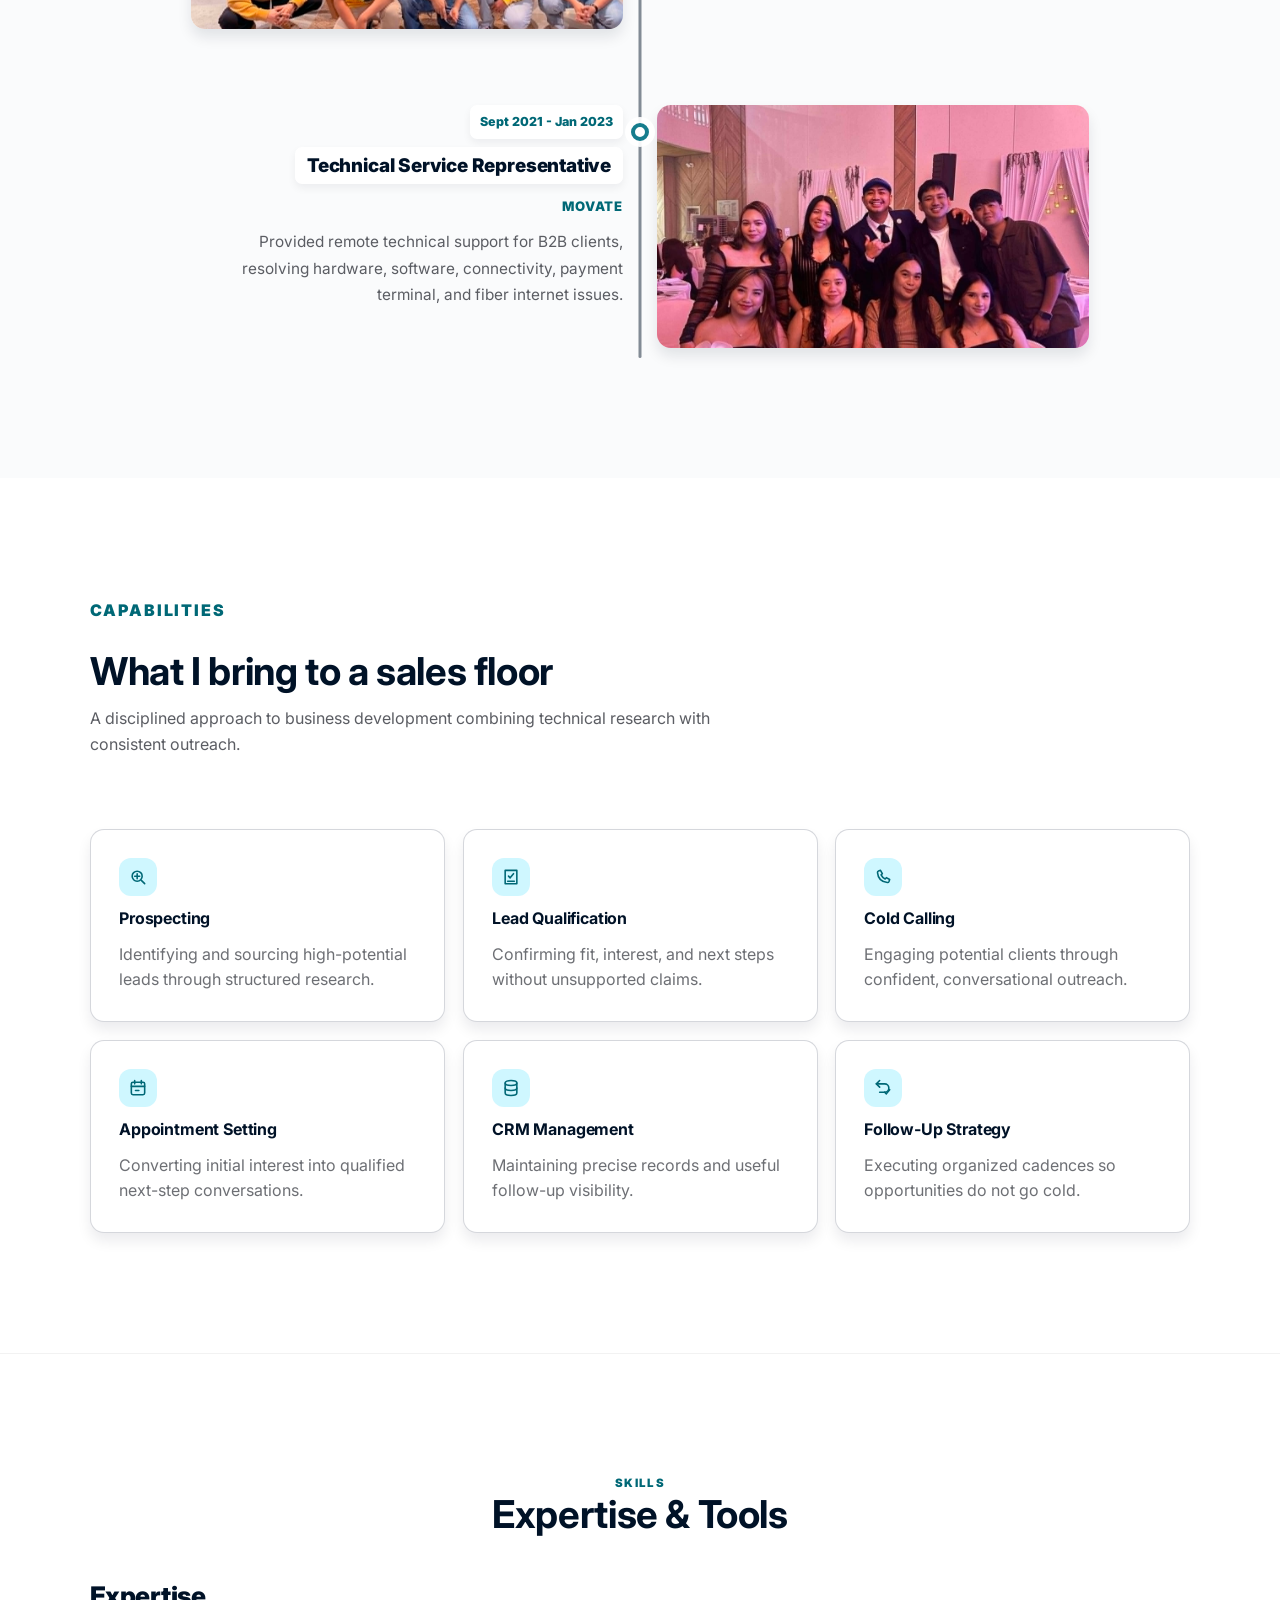
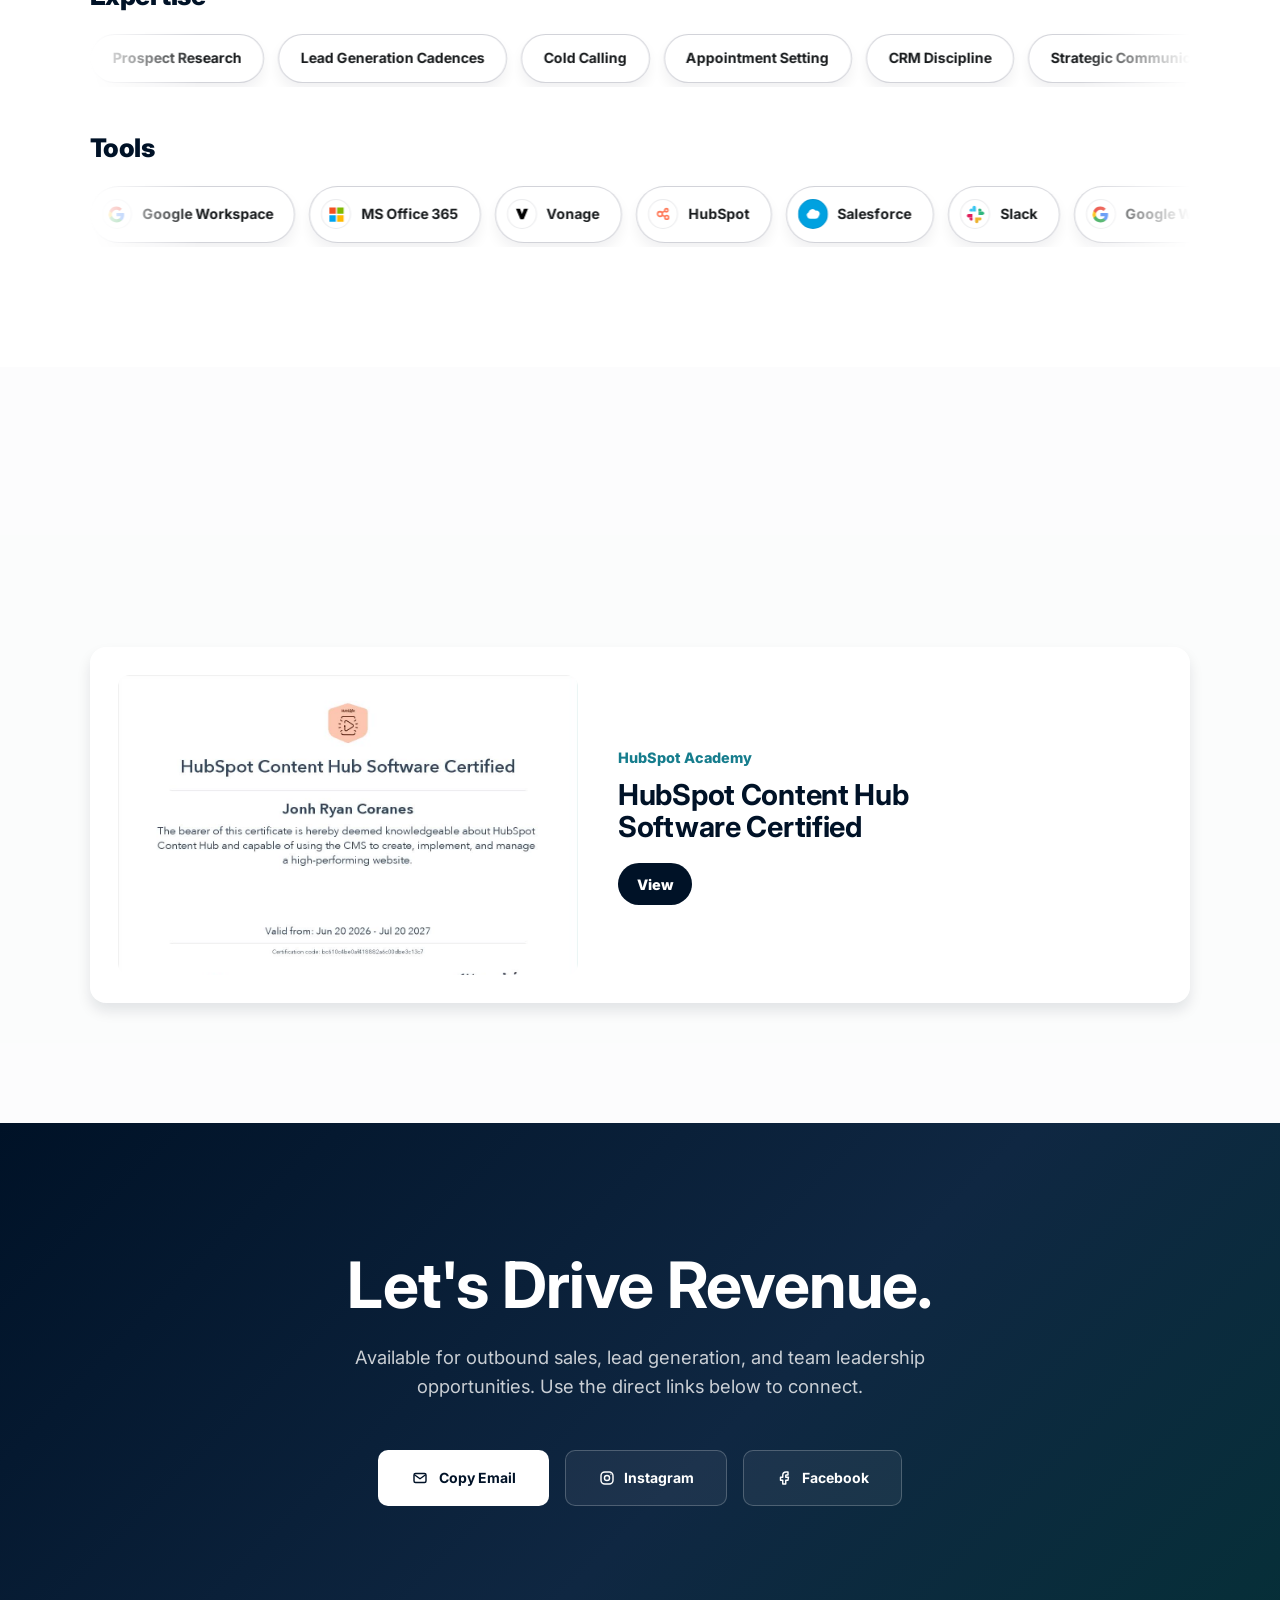
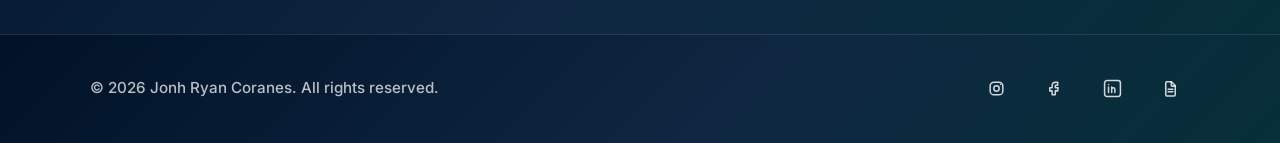
==== commit 1e1255eb: "Update portfolio from CV: add IDL Web Inc., collapse Easy Contact, new profile photo - Add two IDL W" ====
--- a/index.html
+++ b/index.html
@@ -74,7 +74,10 @@
             <a class="button button-secondary hero-social-button hero-icon-button" href="https://www.facebook.com/jonhrheyan.coranes" target="_blank" rel="noopener noreferrer" aria-label="Open Facebook profile in a new tab" title="Facebook">
               <svg class="button-icon" viewBox="0 0 24 24" aria-hidden="true" focusable="false"><path d="M14 8h2V4h-2.6C10.4 4 9 5.8 9 8.6V11H6v4h3v5h4v-5h3l.6-4H13V8.8c0-.6.3-.8 1-.8Z"/></svg>
             </a>
-            <button class="button button-secondary hero-social-button hero-icon-button email-copy-button" type="button" data-copy-email="jonhryawesome@gmail.com" aria-label="Copy email address" title="Copy email">
+            <a class="button button-secondary hero-social-button hero-icon-button" href="https://www.linkedin.com/in/jonh-ryan-coranes-880a601ba" target="_blank" rel="noopener noreferrer" aria-label="Open LinkedIn profile in a new tab" title="LinkedIn">
+              <svg class="button-icon" viewBox="0 0 24 24" aria-hidden="true" focusable="false"><rect x="2" y="2" width="20" height="20" rx="3"/><path d="M7 10v7M7 7v.01M11 17v-4a2 2 0 0 1 4 0v4M11 10v7"/></svg>
+            </a>
+            <button class="button button-secondary hero-social-button hero-icon-button email-copy-button" type="button" data-copy-email="coranesjonhryan@gmail.com" aria-label="Copy email address" title="Copy email">
               <svg class="button-icon" viewBox="0 0 24 24" aria-hidden="true" focusable="false"><rect x="4" y="6" width="16" height="12" rx="2"/><path d="m5 8 7 5 7-5"/></svg>
             </button>
           </div>
@@ -125,13 +128,41 @@
           <p class="section-kicker">Experience</p>
           <br>
           <h2 id="experience-title">Career Timeline</h2>
-          <p>Work experience shaped by outbound sales execution, technical support, CRM discipline, and team leadership.</p>
+          <p>Work experience in account management, outbound sales, telemarketing, and technical support.</p>
         </div>
         <div class="timeline-wrap" data-reveal>
           <div class="timeline-line" aria-hidden="true"></div>
           <article class="timeline-item timeline-item-right" data-timeline-reveal>
             <div class="timeline-node" aria-hidden="true"></div>
             <figure class="timeline-visual">
+              <img src="assets/img/highlights/b9c3c19c-5eb9-4399-803f-af5c9b2493a0.jpg" alt="Client meeting and account management at IDL Web Inc." loading="lazy" decoding="async">
+            </figure>
+            <div class="timeline-card">
+              <div class="timeline-card-heading">
+                <span class="timeline-date">Mar 2025 - Sept 2026</span>
+                <h3>Account Manager</h3>
+              </div>
+              <p class="timeline-company">IDL Web Inc.</p>
+              <p>Maintained client relationships in the marketing sector, acted as primary point of contact for assigned accounts, generated new sales through existing and potential customer networks, and reported regularly on sales performance.</p>
+            </div>
+          </article>
+          <article class="timeline-item timeline-item-left" data-timeline-reveal>
+            <div class="timeline-node" aria-hidden="true"></div>
+            <figure class="timeline-visual">
+              <img src="assets/img/highlights/f0169173-4bbe-4bb7-bfdf-7933467b1492.jpg" alt="Business development and account management work at IDL Web Inc." loading="lazy" decoding="async">
+            </figure>
+            <div class="timeline-card">
+              <div class="timeline-card-heading">
+                <span class="timeline-date">Feb 2023 - Mar 2025</span>
+                <h3>Account Manager</h3>
+              </div>
+              <p class="timeline-company">IDL Web Inc.</p>
+              <p>Managed assigned client accounts, understood client needs and objectives, and supported business development through consistent outreach and relationship management.</p>
+            </div>
+          </article>
+          <article class="timeline-item timeline-item-right" data-timeline-reveal>
+            <div class="timeline-node" aria-hidden="true"></div>
+            <figure class="timeline-visual">
               <img src="assets/img/highlights/4ab2c802-1ef7-4d66-bb03-0563a2a13c1e.jpg" alt="Team workplace moment from Jonh Ryan Coranes sales experience" loading="lazy" decoding="async">
             </figure>
             <div class="timeline-card">
@@ -143,21 +174,7 @@
               <p>Managed telemarketing agents, monitored calls, coached performance, supported onboarding, and kept daily sales activity aligned with campaign expectations.</p>
             </div>
           </article>
-            <article class="timeline-item timeline-item-left" data-timeline-reveal>
-            <div class="timeline-node" aria-hidden="true"></div>
-            <figure class="timeline-visual">
-              <img src="assets/img/highlights/a6e88e4e-4fe9-4ccf-be59-9f54d75703ee.jpg" alt="Professional team activity representing outbound sales and research work" loading="lazy" decoding="async">
-            </figure>
-            <div class="timeline-card">
-              <div class="timeline-card-heading">
-                <span class="timeline-date">Feb 2023 - Feb 2024</span>
-                <h3>Research Analyst and Outbound Telemarketer</h3>
-              </div>
-              <p class="timeline-company">Easy Contact Inc.</p>
-              <p>Initiated outbound calls, researched prospects, generated leads, and maintained accurate CRM records for interactions, outcomes, and follow-up actions.</p>
-            </div>
-          </article>
-            <article class="timeline-item timeline-item-right" data-timeline-reveal>
+          <article class="timeline-item timeline-item-left" data-timeline-reveal>
             <div class="timeline-node" aria-hidden="true"></div>
             <figure class="timeline-visual">
               <img src="assets/img/highlights/b3e91310-ae95-4f5d-8a2e-31e9c8232bb5.jpg" alt="Workplace group photo connected to Jonh Ryan Coranes professional background" loading="lazy" decoding="async">
@@ -282,7 +299,7 @@
         <h2 id="contact-title">Let's Drive Revenue.</h2>
         <p>Available for outbound sales, lead generation, and team leadership opportunities. Use the direct links below to connect.</p>
         <div class="contact-actions">
-          <button class="button button-primary hero-social-button email-copy-button" type="button" data-copy-email="jonhryawesome@gmail.com" aria-label="Copy email address">
+          <button class="button button-primary hero-social-button email-copy-button" type="button" data-copy-email="coranesjonhryan@gmail.com" aria-label="Copy email address">
             <svg class="button-icon" viewBox="0 0 24 24" aria-hidden="true" focusable="false"><rect x="4" y="6" width="16" height="12" rx="2"/><path d="m5 8 7 5 7-5"/></svg>
             <span data-copy-email-label>Copy Email</span>
           </button>
@@ -309,6 +326,9 @@
         <a class="footer-icon-link" href="https://www.facebook.com/jonhrheyan.coranes" target="_blank" rel="noopener noreferrer" aria-label="Facebook">
           <svg viewBox="0 0 24 24" aria-hidden="true" focusable="false"><path d="M14 8h2V4h-2.6C10.4 4 9 5.8 9 8.6V11H6v4h3v5h4v-5h3l.6-4H13V8.8c0-.6.3-.8 1-.8Z"/></svg>
         </a>
+        <a class="footer-icon-link" href="https://www.linkedin.com/in/jonh-ryan-coranes-880a601ba" target="_blank" rel="noopener noreferrer" aria-label="LinkedIn">
+          <svg viewBox="0 0 24 24" aria-hidden="true" focusable="false"><rect x="2" y="2" width="20" height="20" rx="3"/><path d="M7 10v7M7 7v.01M11 17v-4a2 2 0 0 1 4 0v4M11 10v7"/></svg>
+        </a>
         <a class="footer-icon-link" href="assets/resume/jonh-ryan-coranes-resume.pdf" target="_blank" rel="noopener noreferrer" aria-label="Resume">
           <svg viewBox="0 0 24 24" aria-hidden="true" focusable="false"><path d="M7 3.5h6.2L18 8.3V20a1.5 1.5 0 0 1-1.5 1.5h-9A1.5 1.5 0 0 1 6 20V5a1.5 1.5 0 0 1 1.5-1.5Z"/><path d="M13 3.8V8a1 1 0 0 0 1 1h4"/><path d="M9 13h6M9 16h6"/></svg>
         </a>
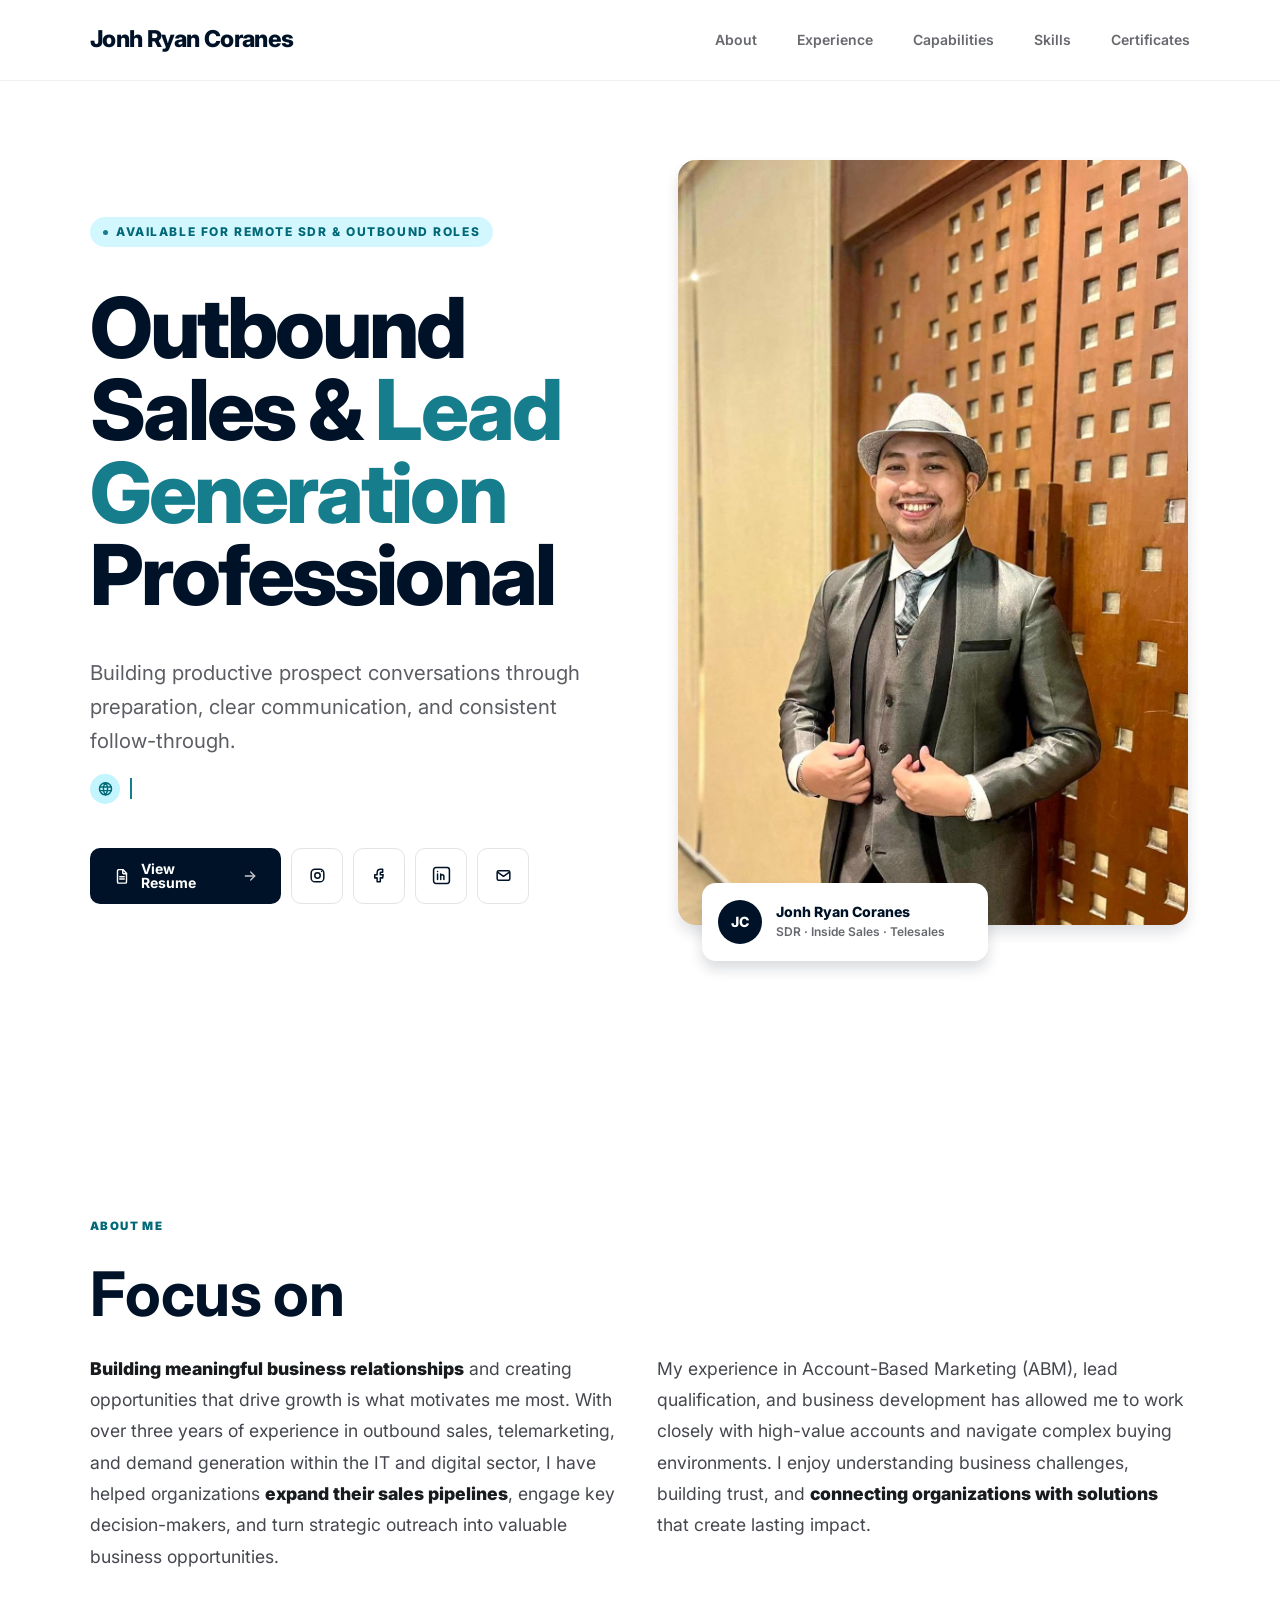
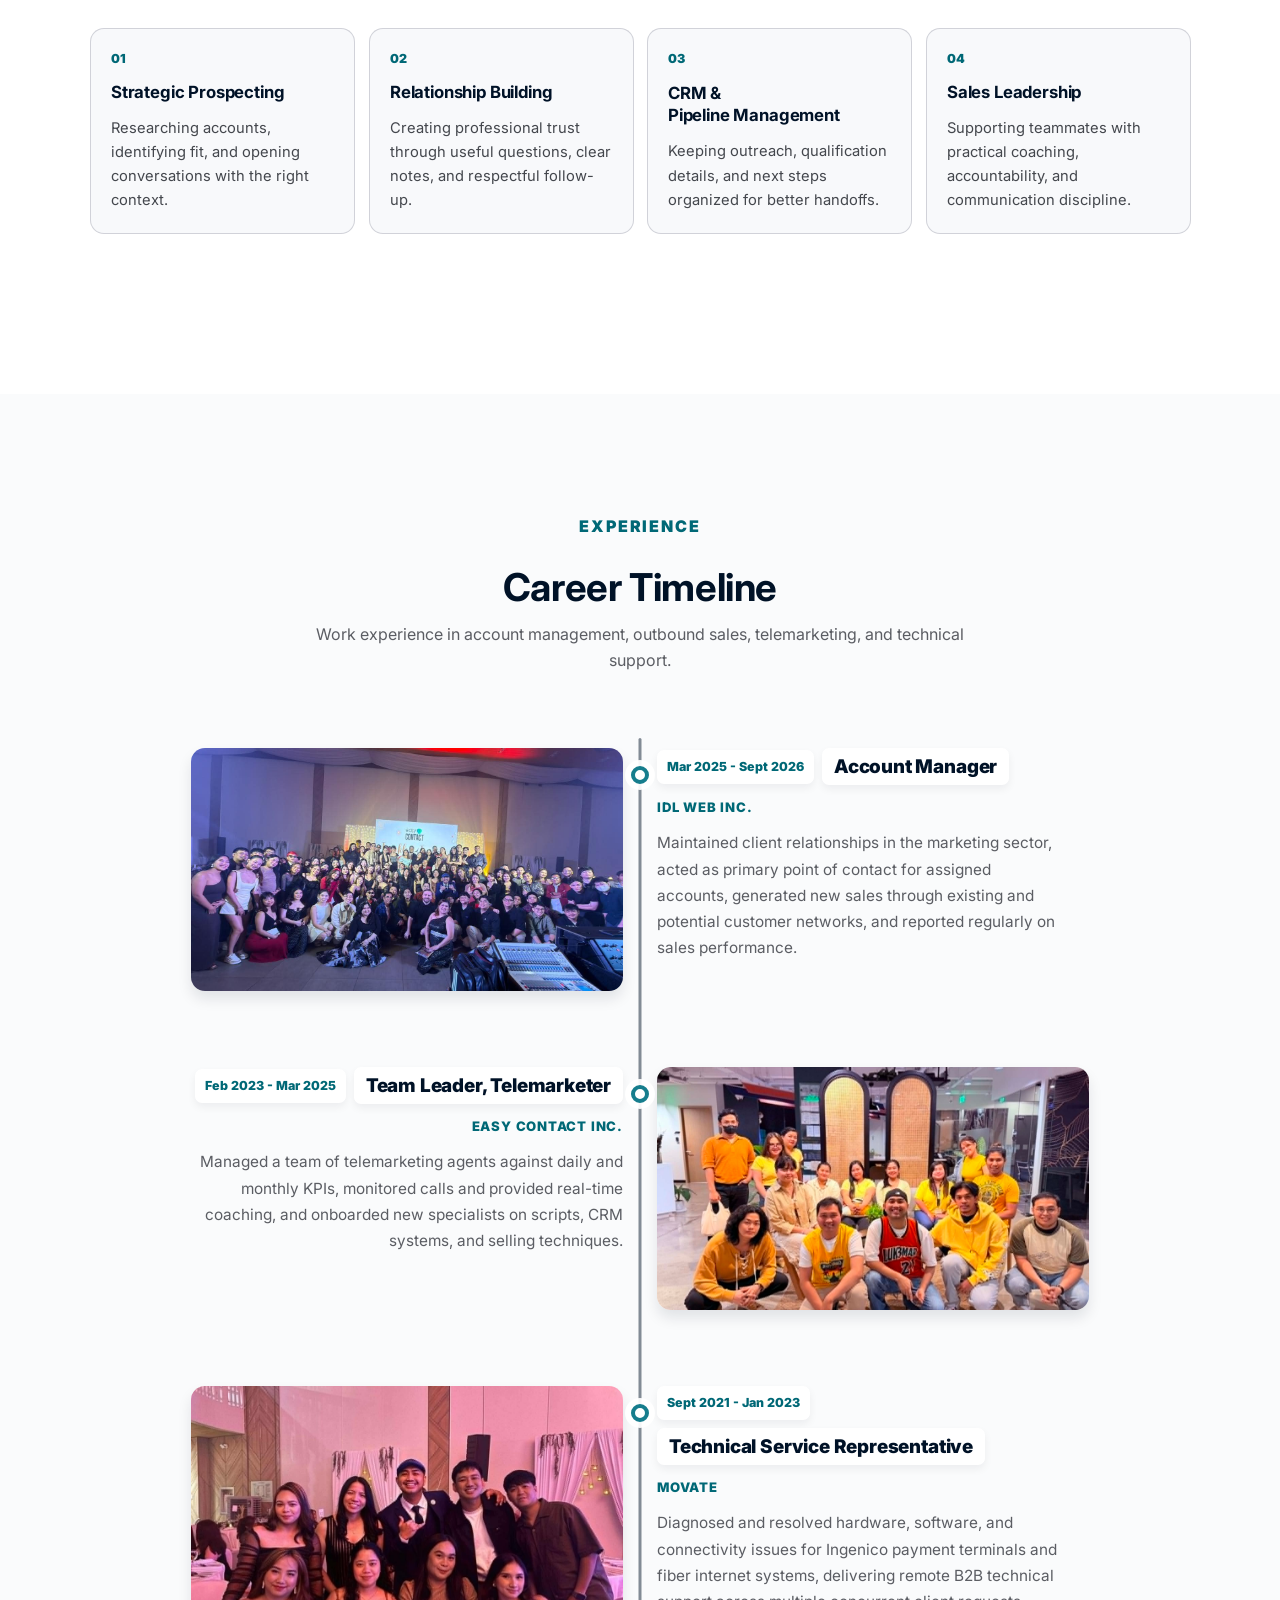
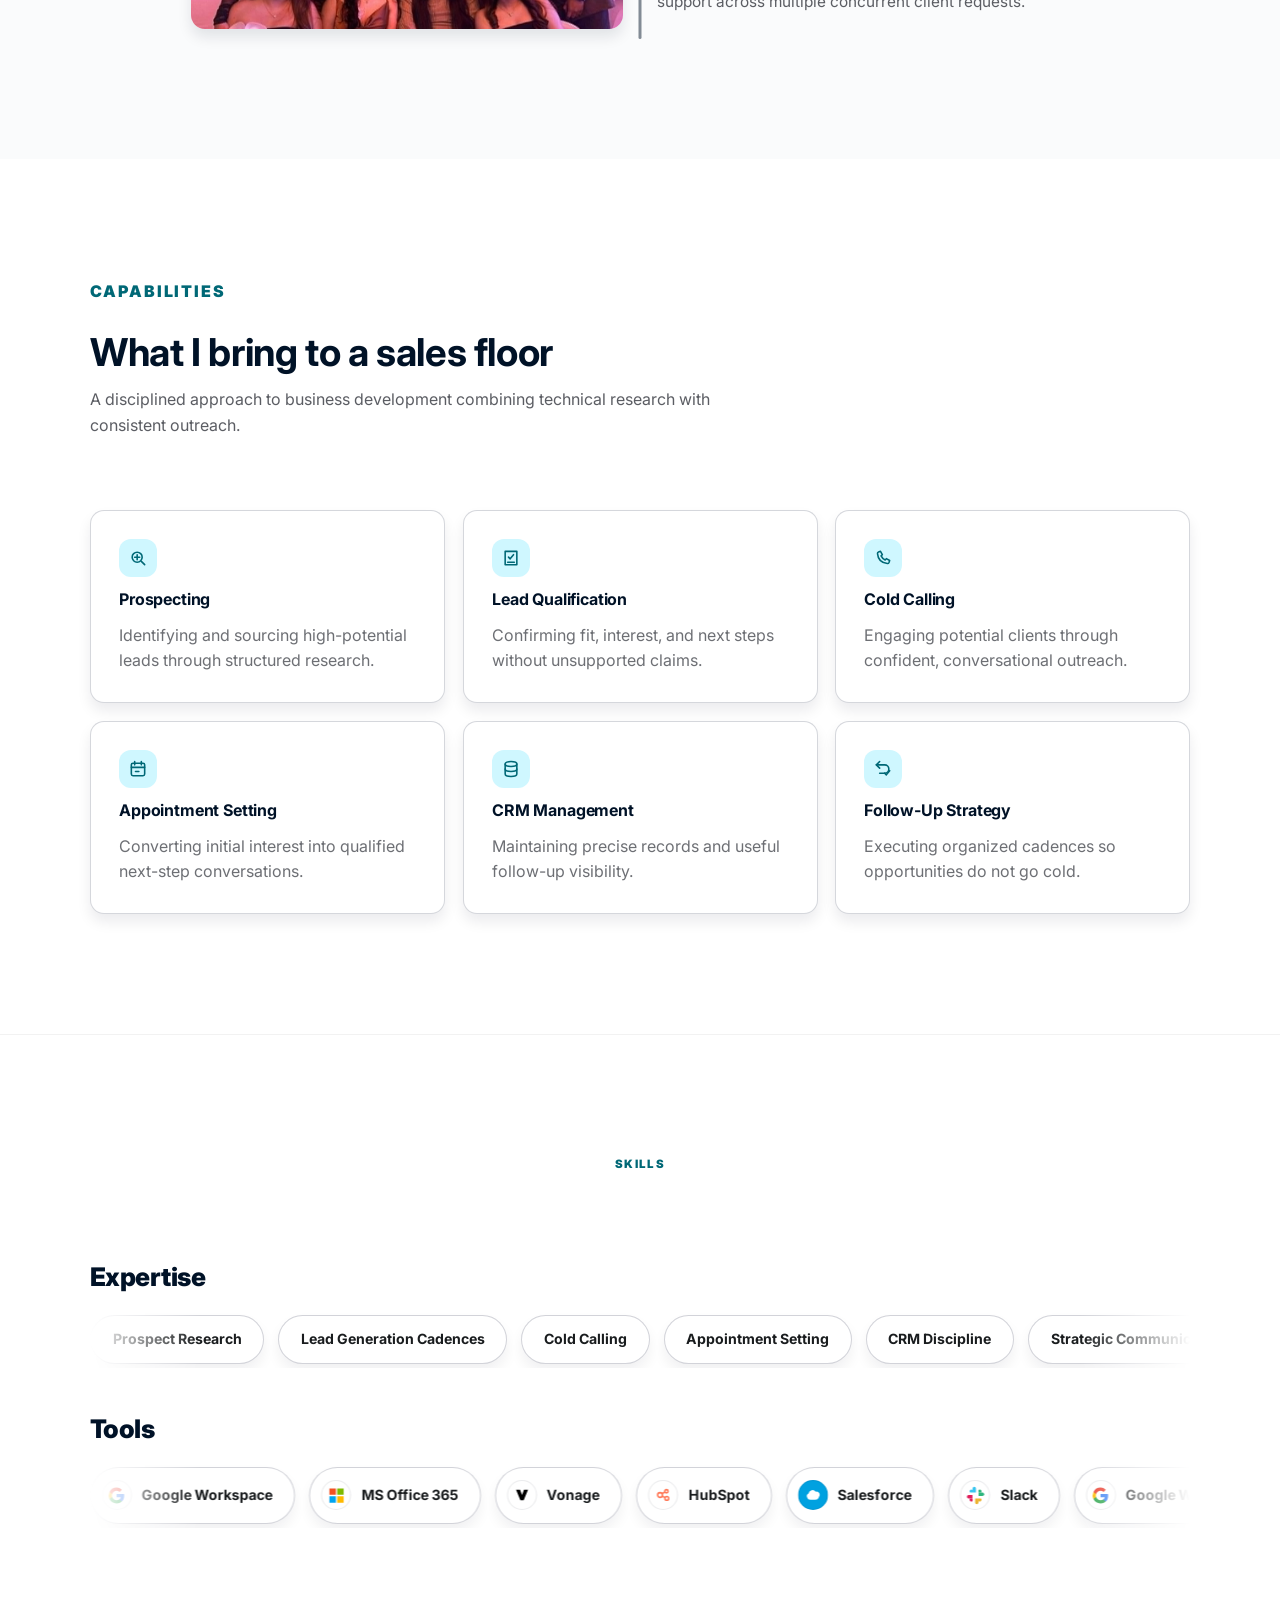
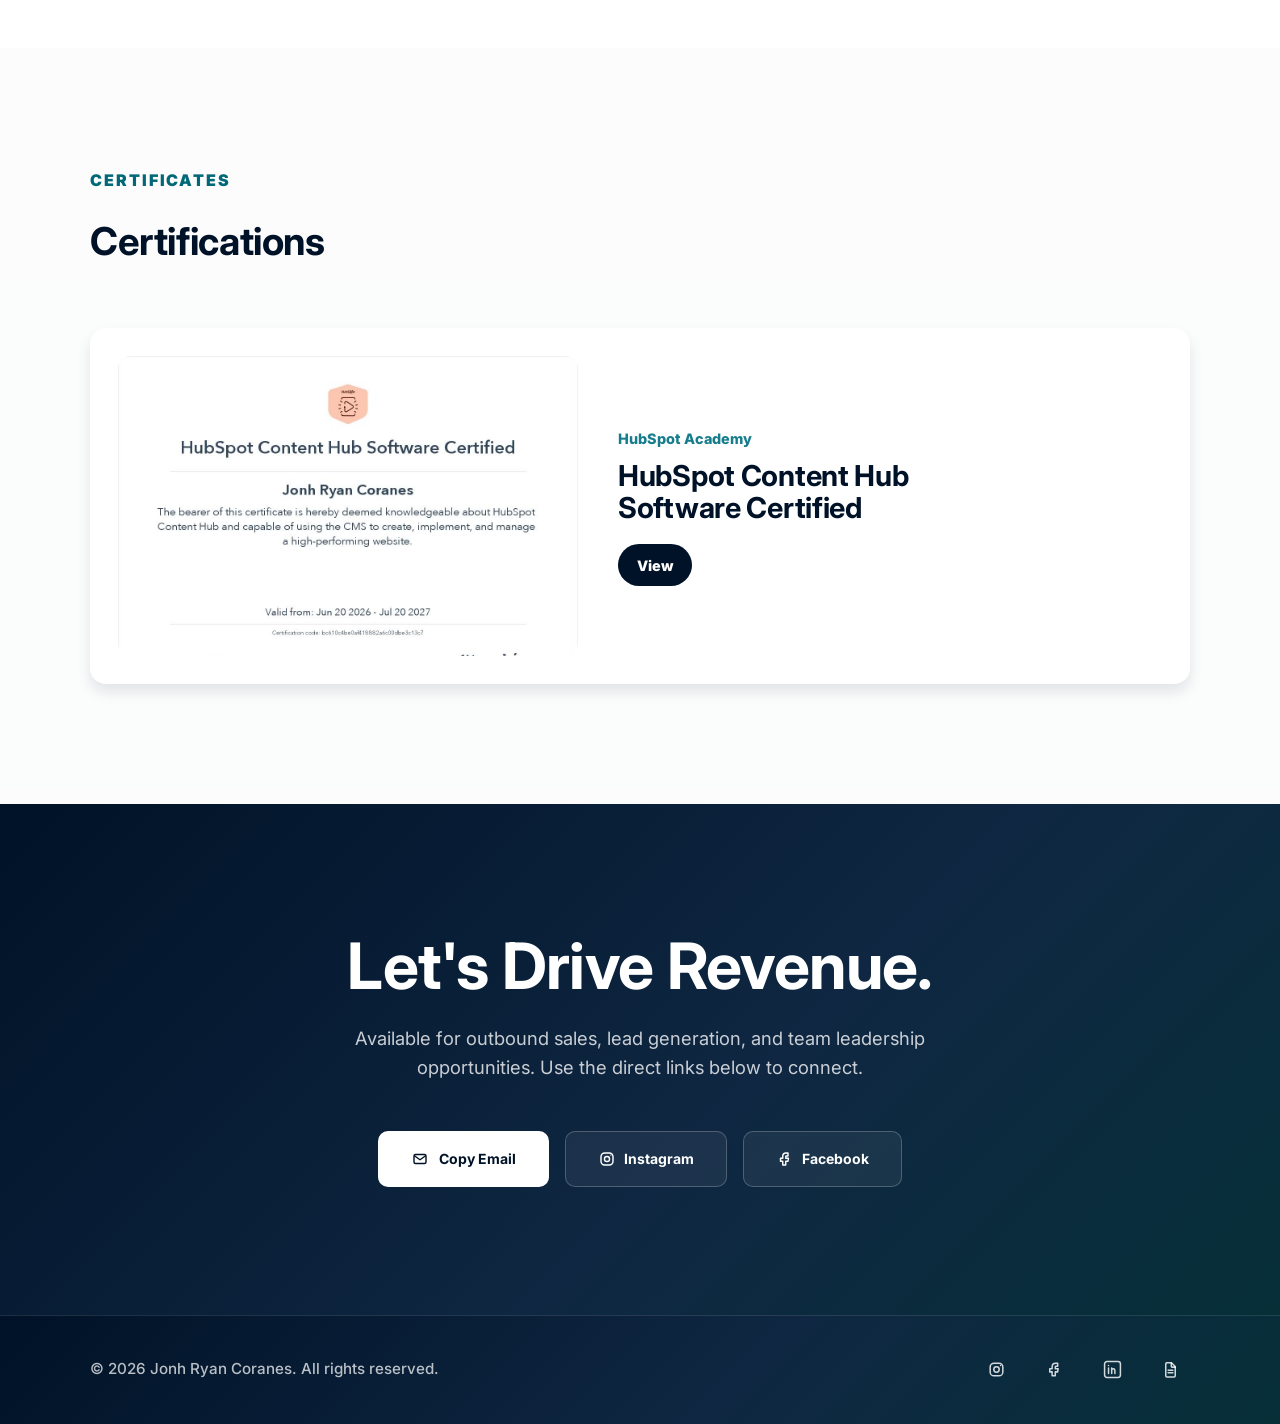
==== commit 899ac61d: "Fix timeline: correct company-date mapping per CV source - IDL Web Inc. Account Manager: Mar 2025 - " ====
--- a/index.html
+++ b/index.html
@@ -149,32 +149,18 @@
           <article class="timeline-item timeline-item-left" data-timeline-reveal>
             <div class="timeline-node" aria-hidden="true"></div>
             <figure class="timeline-visual">
-              <img src="assets/img/highlights/f0169173-4bbe-4bb7-bfdf-7933467b1492.jpg" alt="Business development and account management work at IDL Web Inc." loading="lazy" decoding="async">
+              <img src="assets/img/highlights/4ab2c802-1ef7-4d66-bb03-0563a2a13c1e.jpg" alt="Team workplace moment from Jonh Ryan Coranes sales experience" loading="lazy" decoding="async">
             </figure>
             <div class="timeline-card">
               <div class="timeline-card-heading">
                 <span class="timeline-date">Feb 2023 - Mar 2025</span>
-                <h3>Account Manager</h3>
-              </div>
-              <p class="timeline-company">IDL Web Inc.</p>
-              <p>Managed assigned client accounts, understood client needs and objectives, and supported business development through consistent outreach and relationship management.</p>
+                <h3>Team Leader, Telemarketer</h3>
+              </div>
+              <p class="timeline-company">Easy Contact Inc.</p>
+              <p>Managed a team of telemarketing agents against daily and monthly KPIs, monitored calls and provided real-time coaching, and onboarded new specialists on scripts, CRM systems, and selling techniques.</p>
             </div>
           </article>
           <article class="timeline-item timeline-item-right" data-timeline-reveal>
-            <div class="timeline-node" aria-hidden="true"></div>
-            <figure class="timeline-visual">
-              <img src="assets/img/highlights/4ab2c802-1ef7-4d66-bb03-0563a2a13c1e.jpg" alt="Team workplace moment from Jonh Ryan Coranes sales experience" loading="lazy" decoding="async">
-            </figure>
-            <div class="timeline-card">
-              <div class="timeline-card-heading">
-                <span class="timeline-date">Mar 2024 - May 2026</span>
-                <h3>Team Leader, Telemarketer</h3>
-              </div>
-              <p class="timeline-company">Easy Contact Inc.</p>
-              <p>Managed telemarketing agents, monitored calls, coached performance, supported onboarding, and kept daily sales activity aligned with campaign expectations.</p>
-            </div>
-          </article>
-          <article class="timeline-item timeline-item-left" data-timeline-reveal>
             <div class="timeline-node" aria-hidden="true"></div>
             <figure class="timeline-visual">
               <img src="assets/img/highlights/b3e91310-ae95-4f5d-8a2e-31e9c8232bb5.jpg" alt="Workplace group photo connected to Jonh Ryan Coranes professional background" loading="lazy" decoding="async">
@@ -185,7 +171,7 @@
                 <h3>Technical Service Representative</h3>
               </div>
               <p class="timeline-company">Movate</p>
-              <p>Provided remote technical support for B2B clients, resolving hardware, software, connectivity, payment terminal, and fiber internet issues.</p>
+              <p>Diagnosed and resolved hardware, software, and connectivity issues for Ingenico payment terminals and fiber internet systems, delivering remote B2B technical support across multiple concurrent client requests.</p>
             </div>
           </article>
         </div>
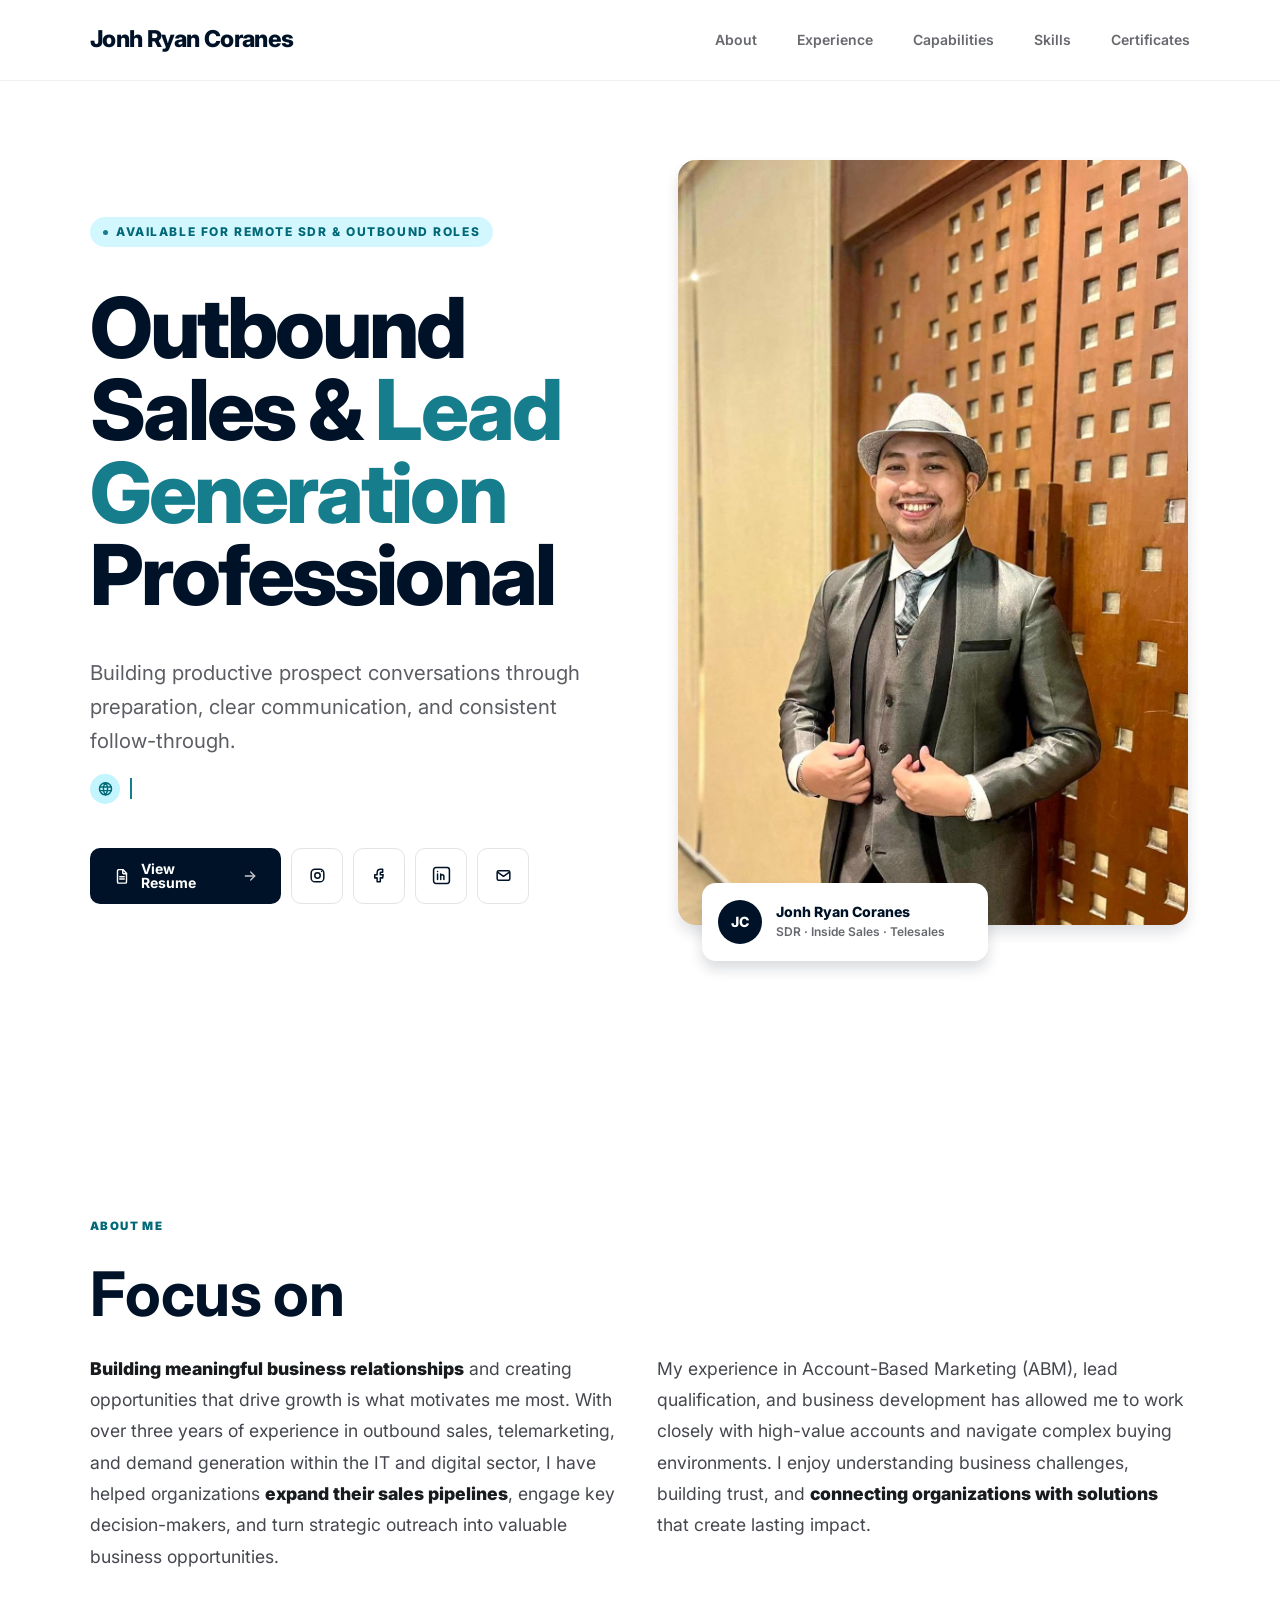
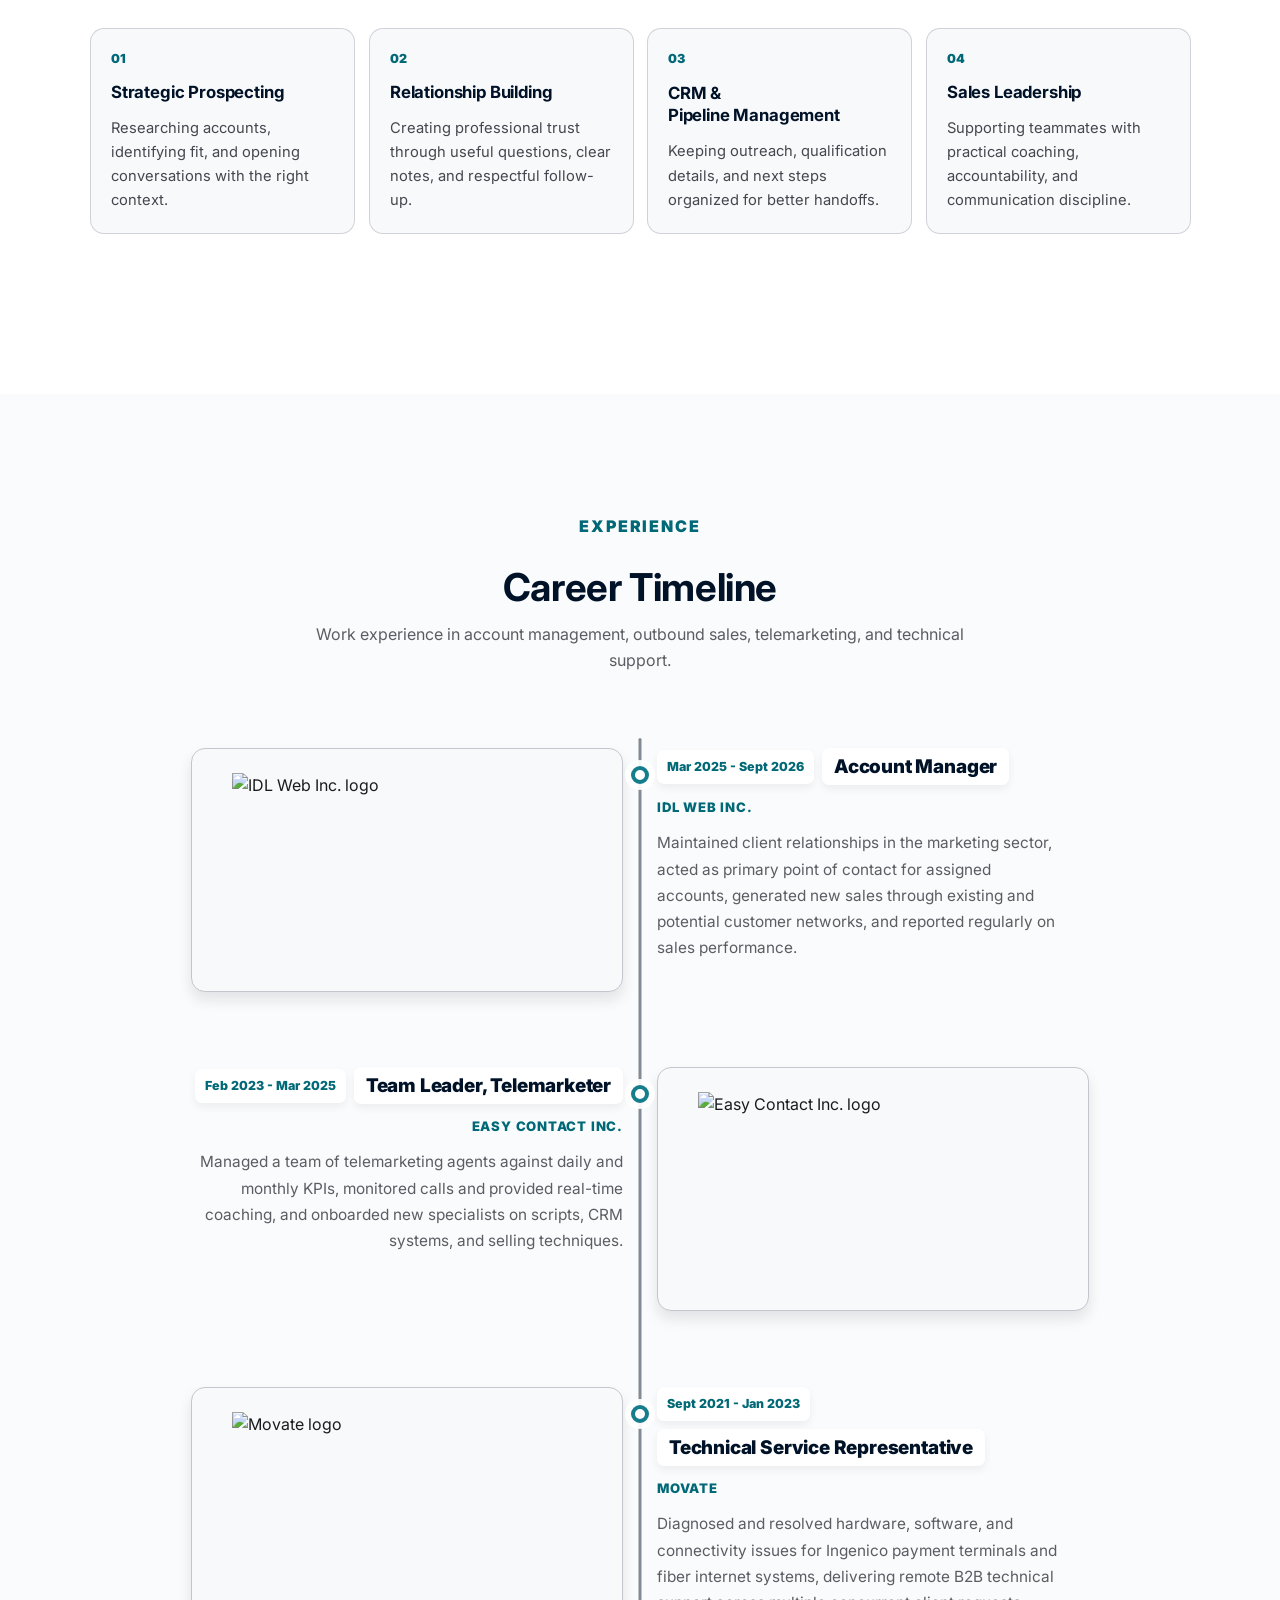
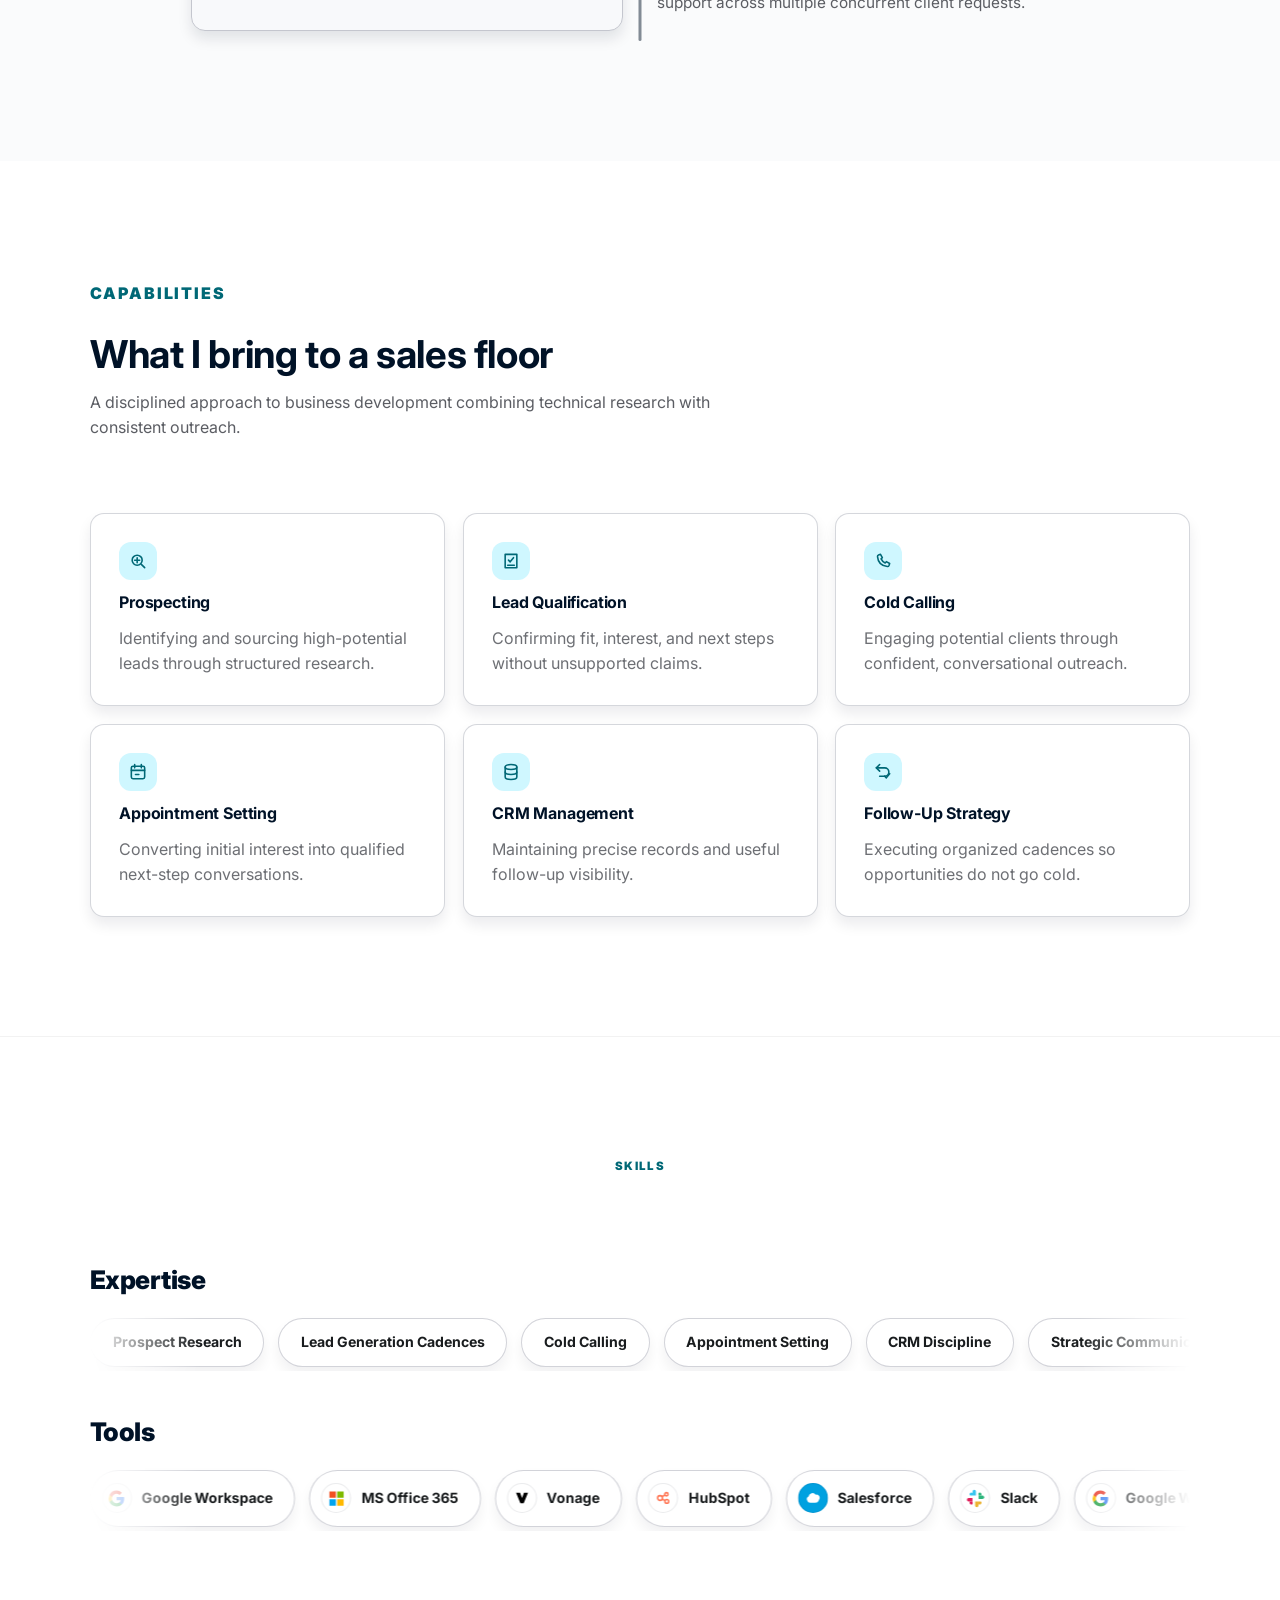
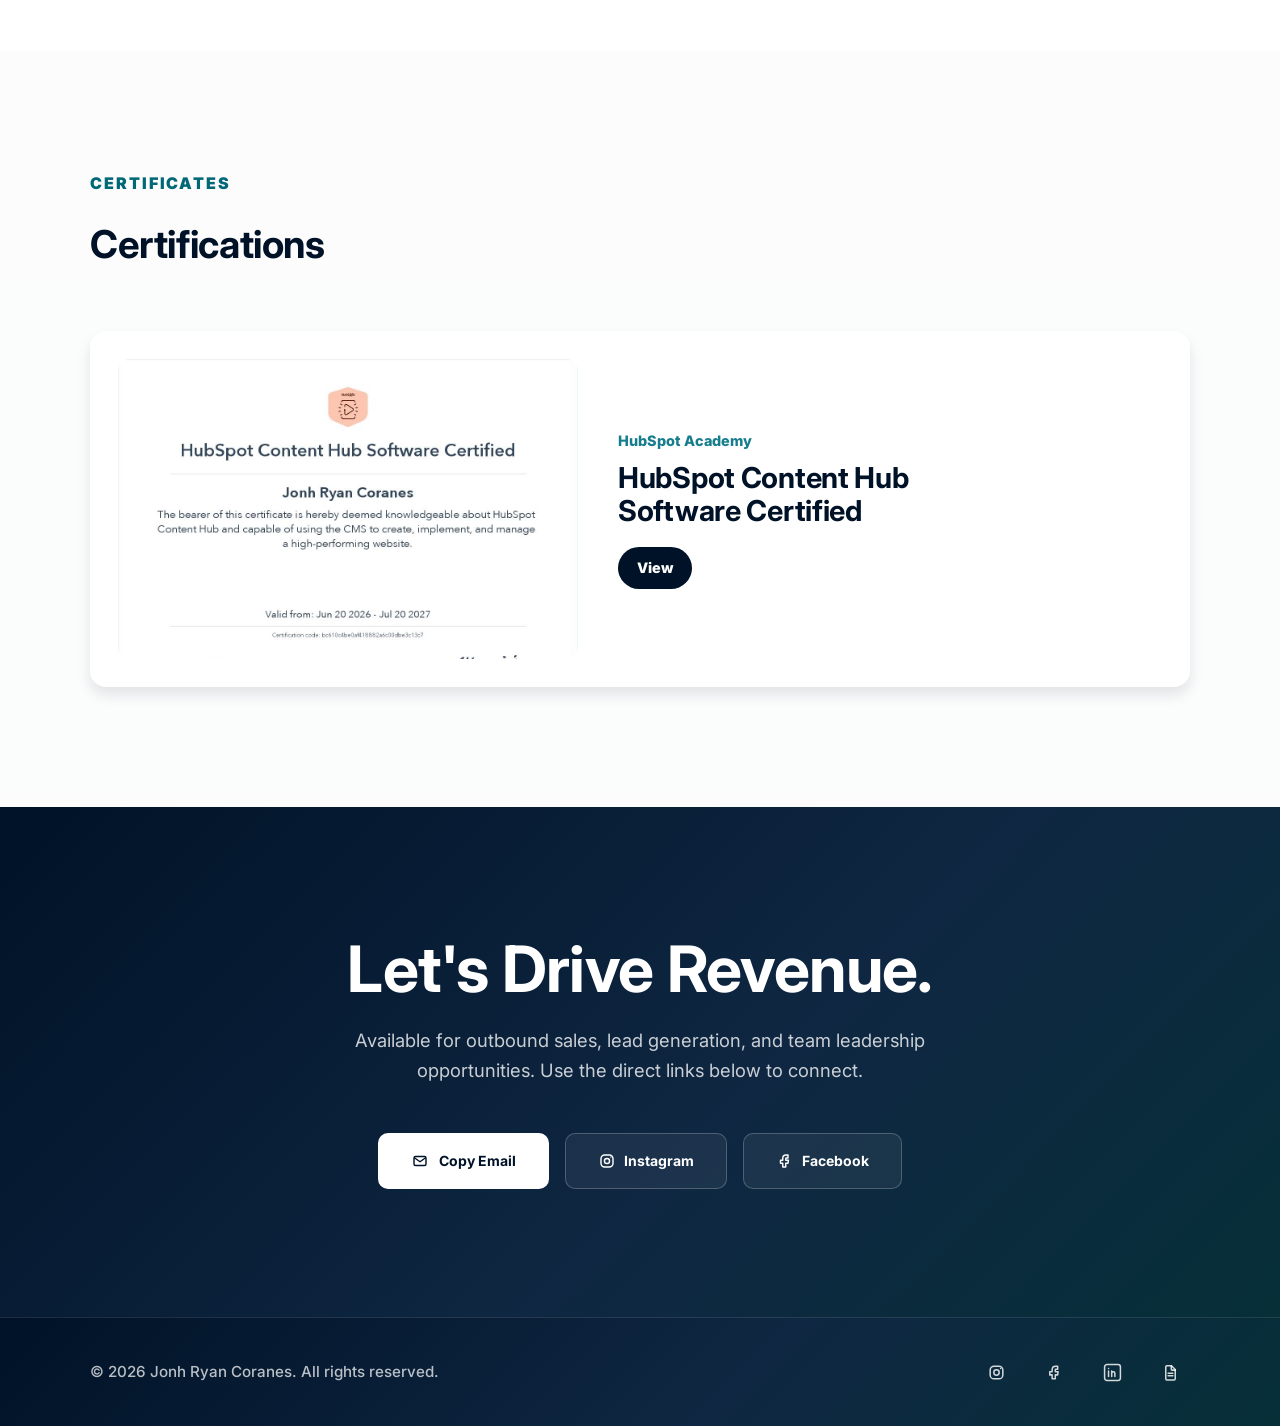
==== commit 66d1b41d: "Replace timeline highlight photos with company logos - Swap highlight images for company logos (IDL " ====
--- a/index.html
+++ b/index.html
@@ -134,8 +134,8 @@
           <div class="timeline-line" aria-hidden="true"></div>
           <article class="timeline-item timeline-item-right" data-timeline-reveal>
             <div class="timeline-node" aria-hidden="true"></div>
-            <figure class="timeline-visual">
-              <img src="assets/img/highlights/b9c3c19c-5eb9-4399-803f-af5c9b2493a0.jpg" alt="Client meeting and account management at IDL Web Inc." loading="lazy" decoding="async">
+            <figure class="timeline-visual timeline-visual--logo">
+              <img src="assets/img/Company/idl-logo-img.png" alt="IDL Web Inc. logo" loading="lazy" decoding="async">
             </figure>
             <div class="timeline-card">
               <div class="timeline-card-heading">
@@ -148,8 +148,8 @@
           </article>
           <article class="timeline-item timeline-item-left" data-timeline-reveal>
             <div class="timeline-node" aria-hidden="true"></div>
-            <figure class="timeline-visual">
-              <img src="assets/img/highlights/4ab2c802-1ef7-4d66-bb03-0563a2a13c1e.jpg" alt="Team workplace moment from Jonh Ryan Coranes sales experience" loading="lazy" decoding="async">
+            <figure class="timeline-visual timeline-visual--logo">
+              <img src="assets/img/Company/easy_contact_philippines_inc_logo.jpg" alt="Easy Contact Inc. logo" loading="lazy" decoding="async">
             </figure>
             <div class="timeline-card">
               <div class="timeline-card-heading">
@@ -162,8 +162,8 @@
           </article>
           <article class="timeline-item timeline-item-right" data-timeline-reveal>
             <div class="timeline-node" aria-hidden="true"></div>
-            <figure class="timeline-visual">
-              <img src="assets/img/highlights/b3e91310-ae95-4f5d-8a2e-31e9c8232bb5.jpg" alt="Workplace group photo connected to Jonh Ryan Coranes professional background" loading="lazy" decoding="async">
+            <figure class="timeline-visual timeline-visual--logo">
+              <img src="assets/img/Company/Movate_Logo.jpg" alt="Movate logo" loading="lazy" decoding="async">
             </figure>
             <div class="timeline-card">
               <div class="timeline-card-heading">
--- a/assets/css/style.css
+++ b/assets/css/style.css
@@ -753,6 +753,24 @@
   transition: transform 650ms cubic-bezier(0.16, 1, 0.3, 1), filter 650ms cubic-bezier(0.16, 1, 0.3, 1);
 }
 
+.timeline-visual--logo {
+  background: #F8F9FB;
+  border: 1px solid #C4C6CE;
+}
+
+.timeline-visual--logo img {
+  object-fit: contain;
+  padding: 24px 40px;
+  transform: none;
+  transition: none;
+}
+
+.timeline-visual--logo:hover img,
+.timeline-visual--logo:focus-within img {
+  transform: none;
+  filter: none;
+}
+
 .timeline-visual:hover,
 .timeline-visual:focus-within {
   transform: translateY(-3px);
